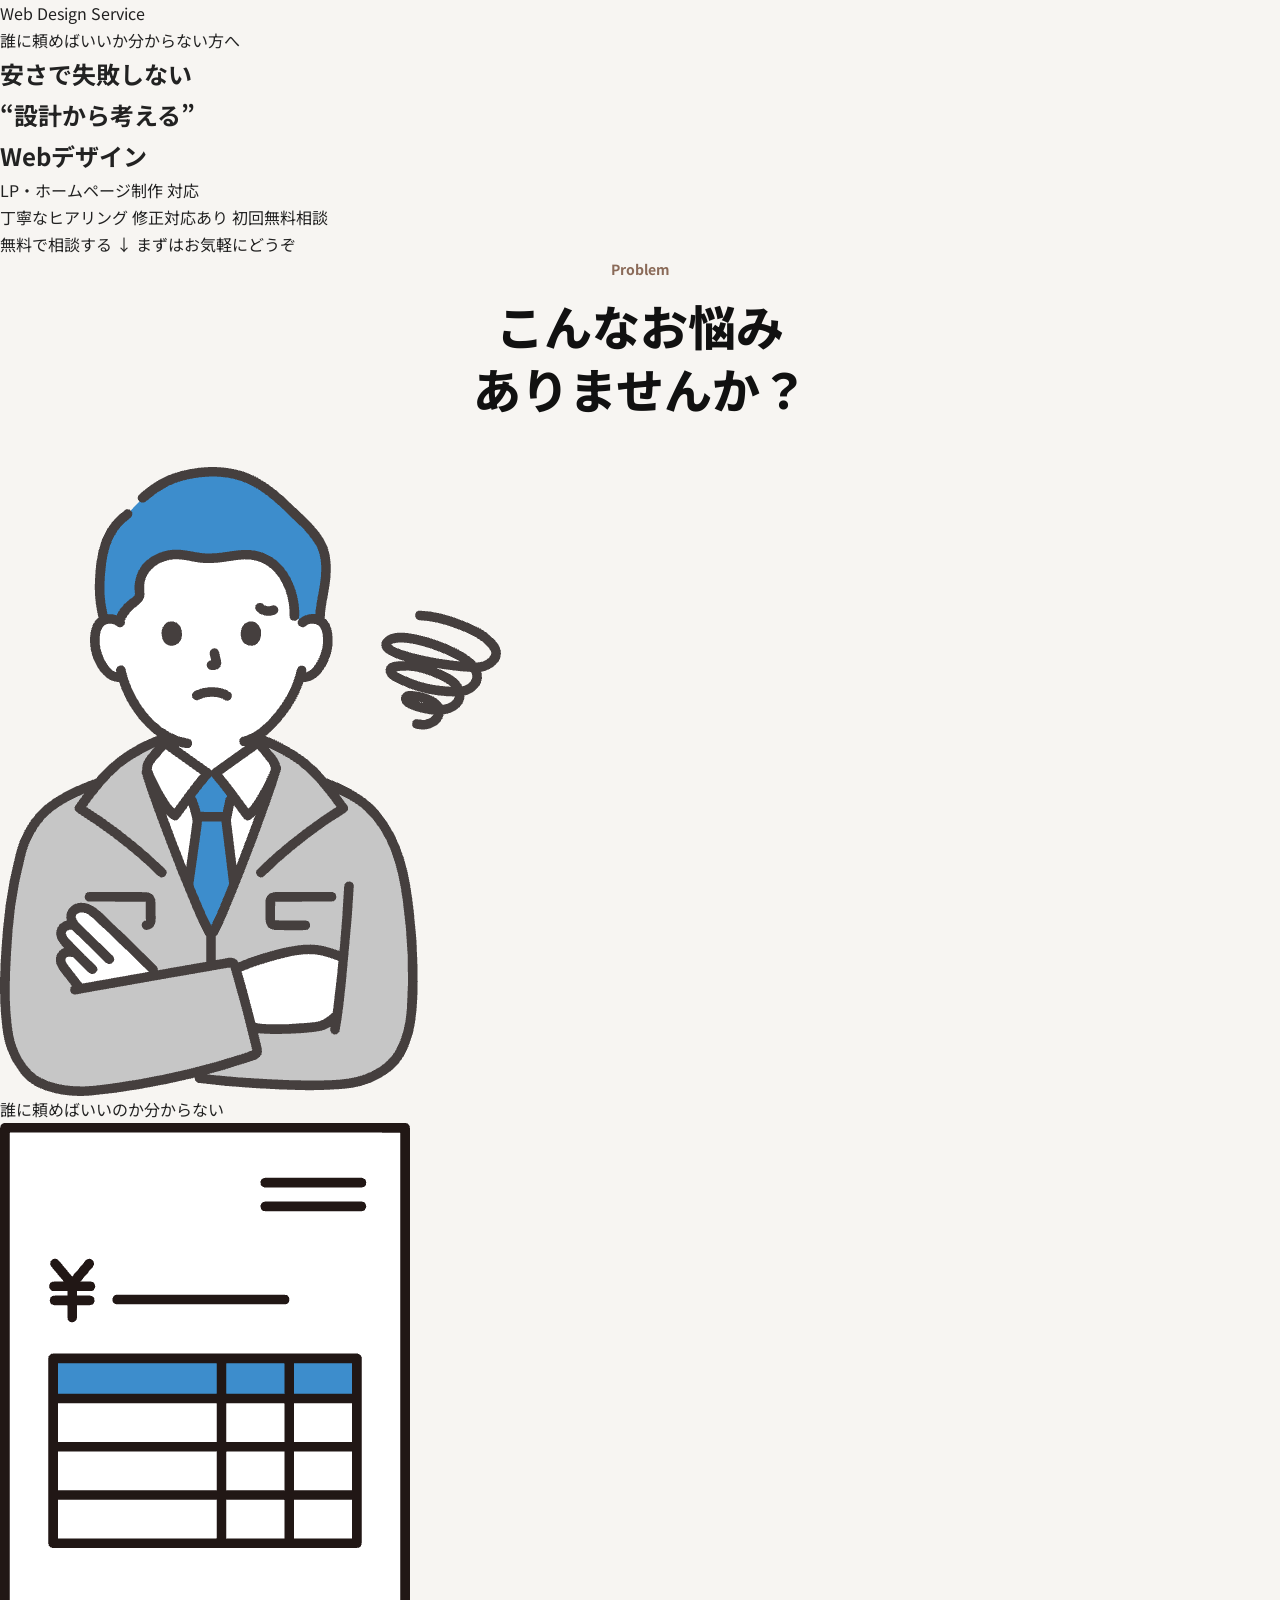
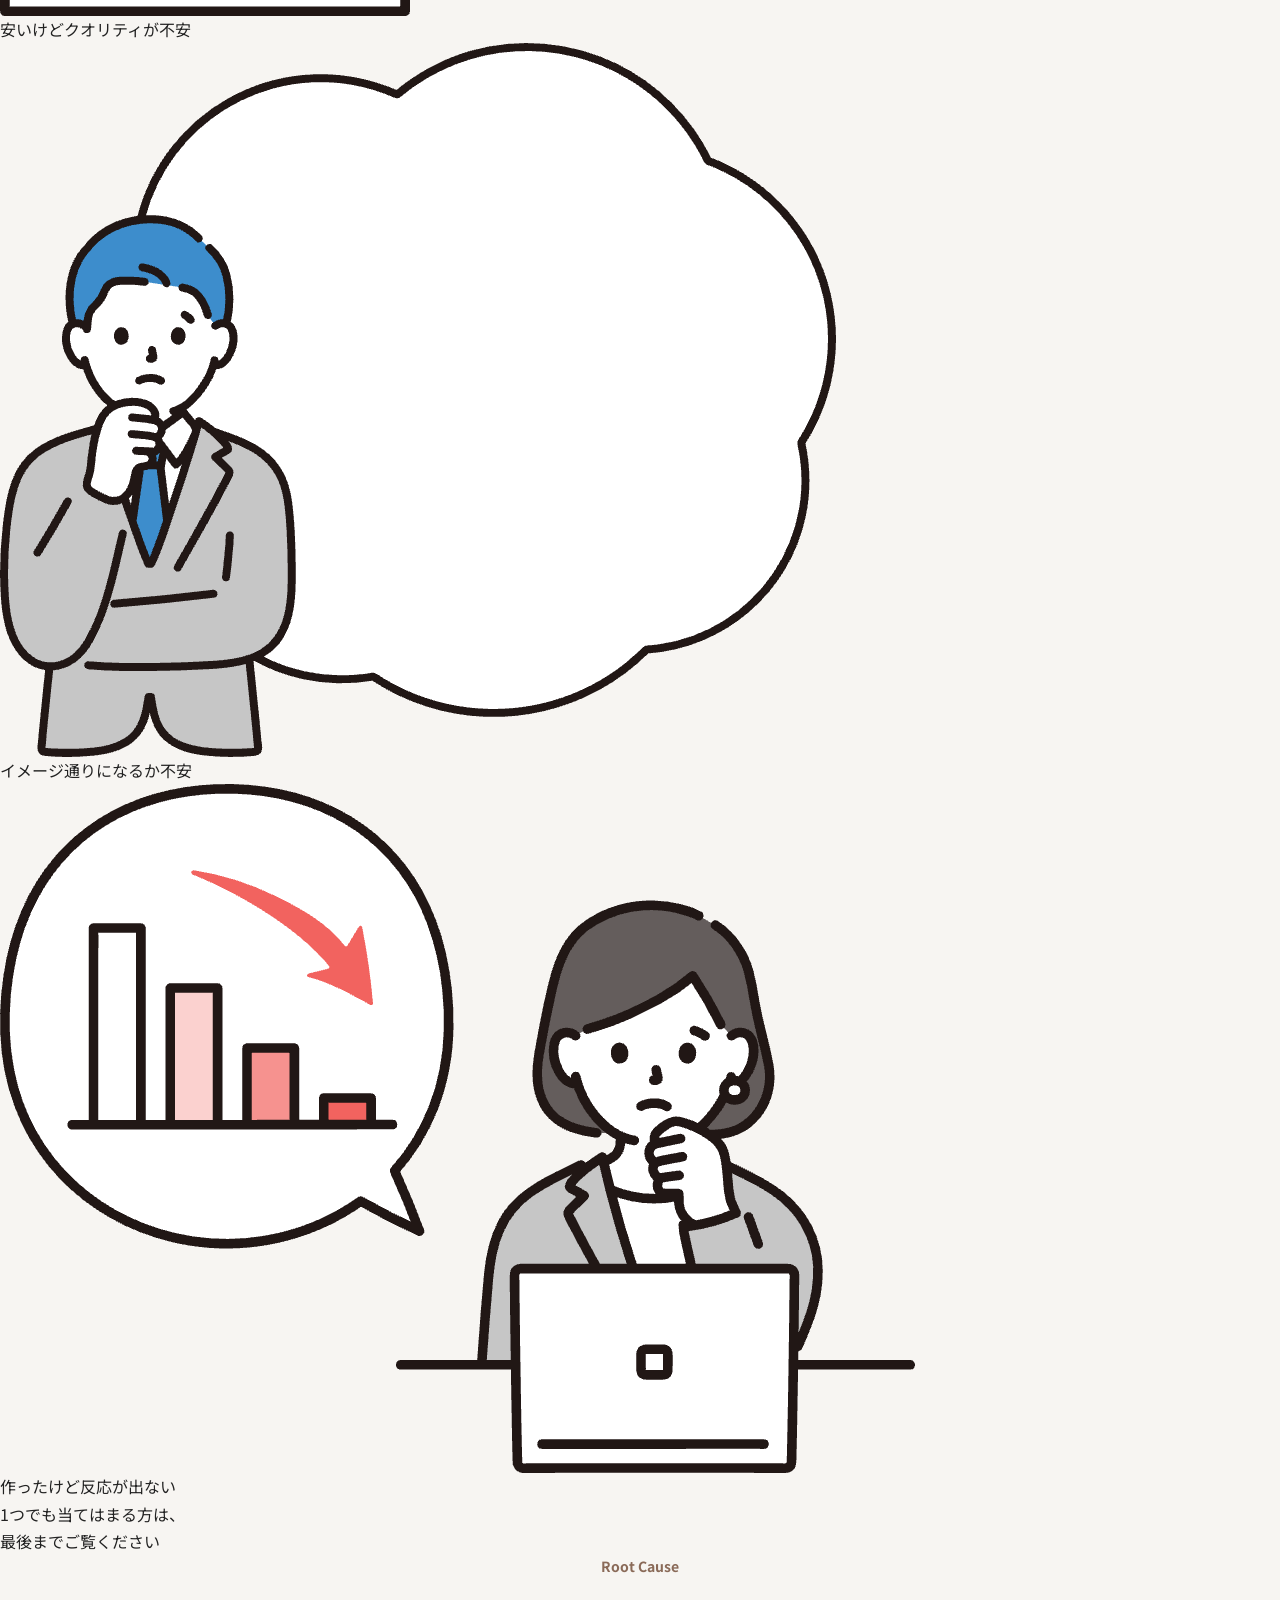
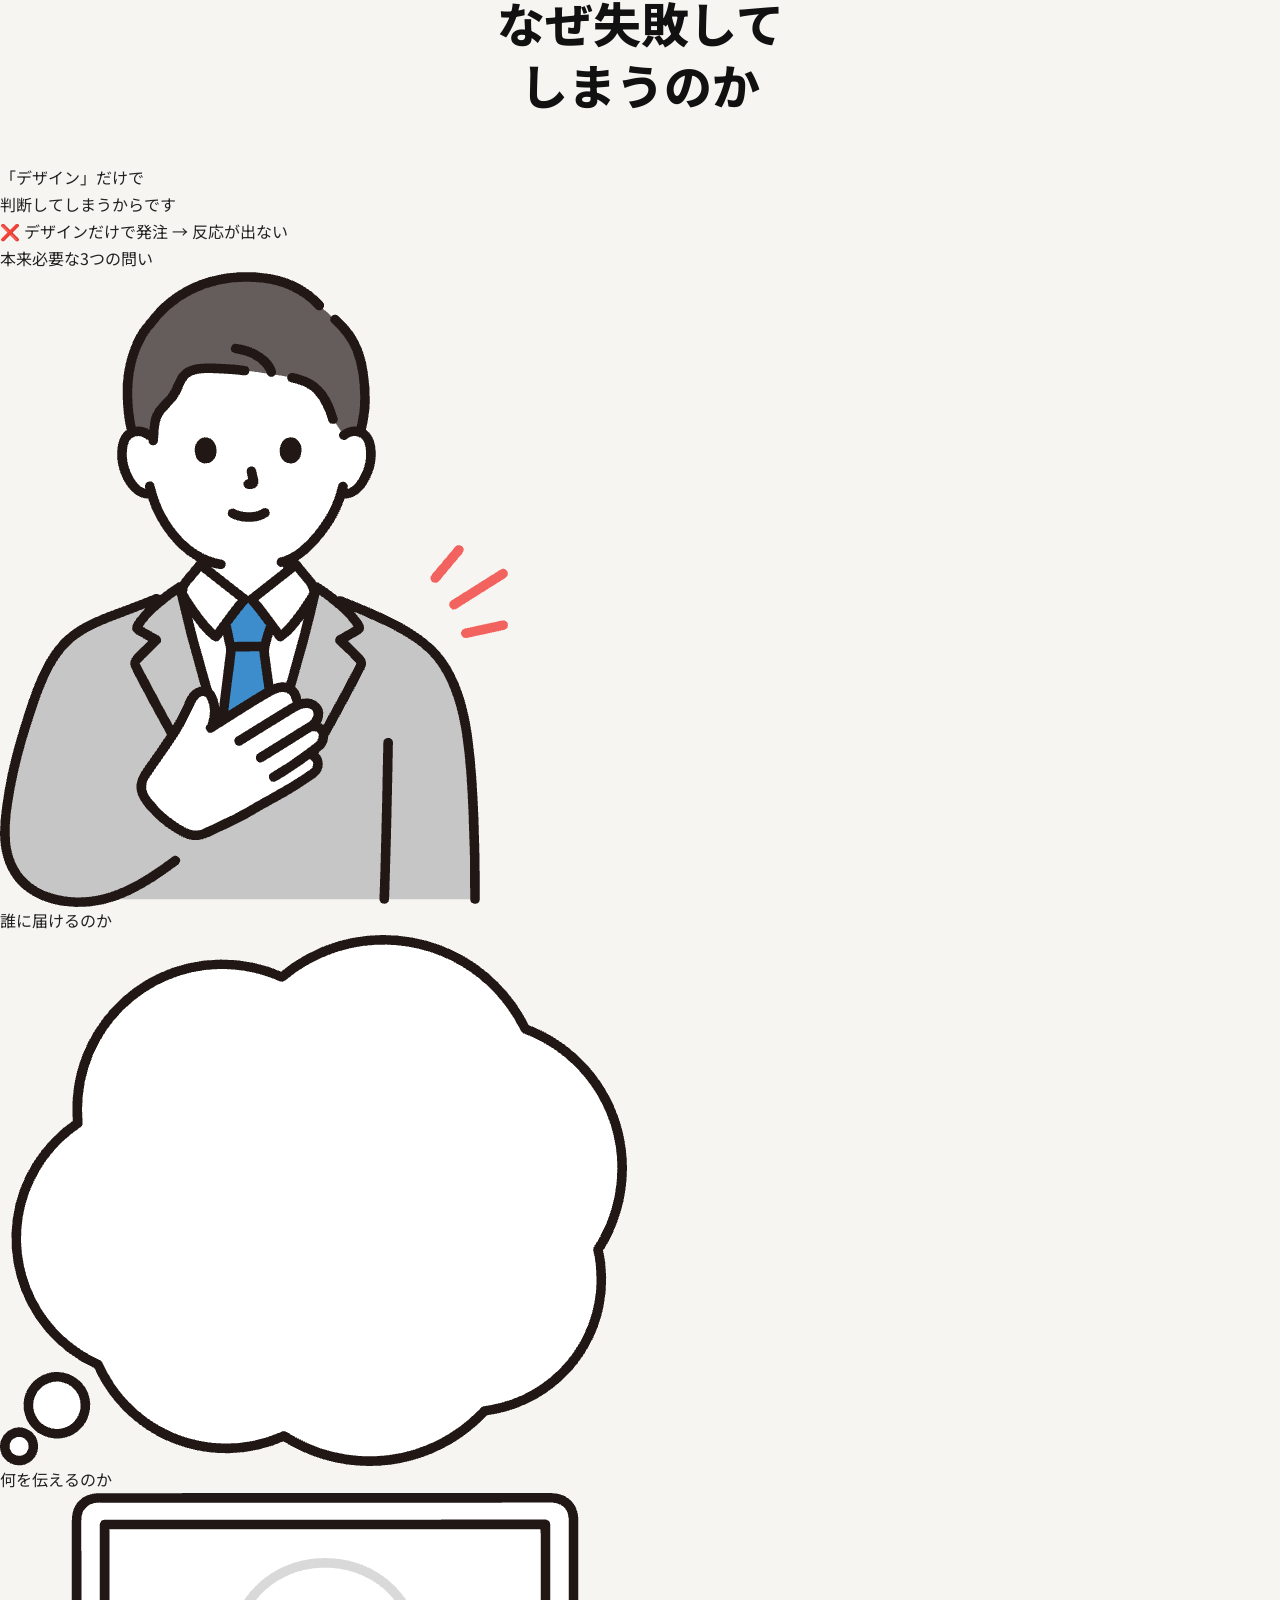
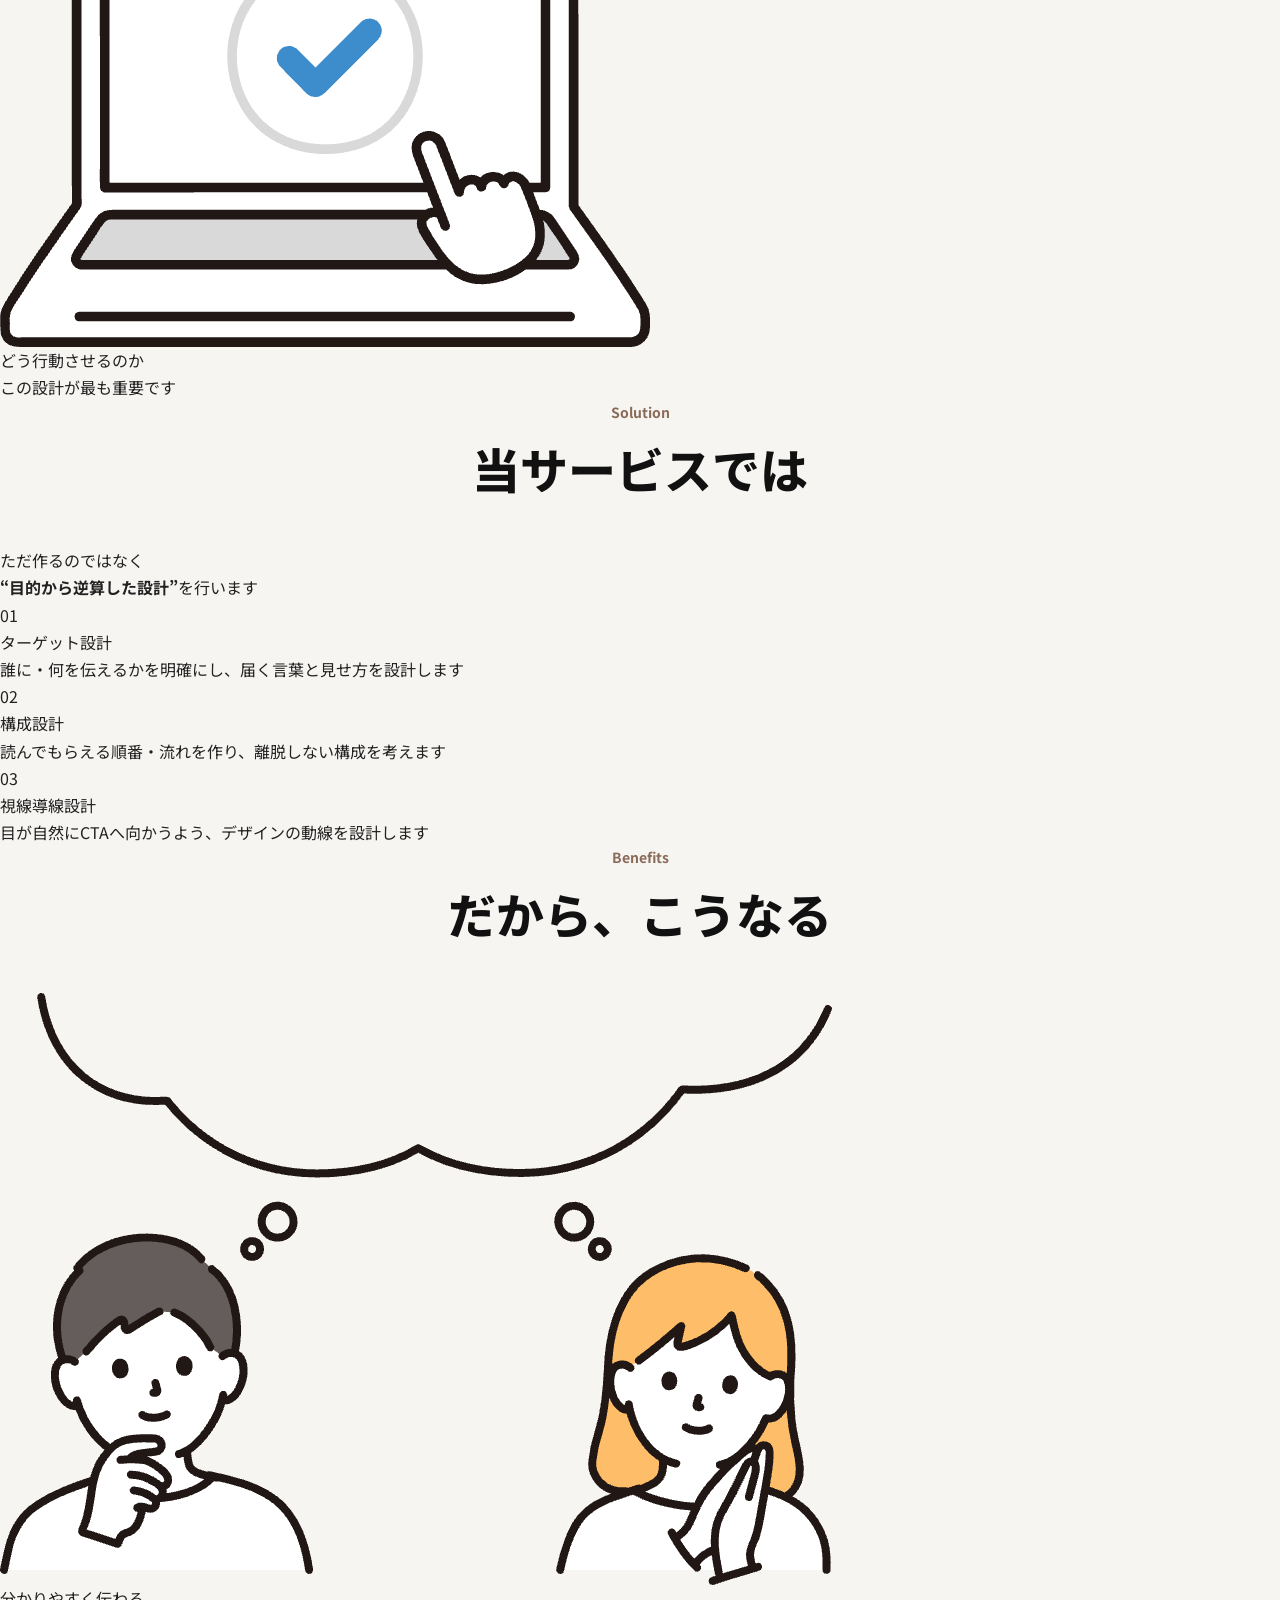
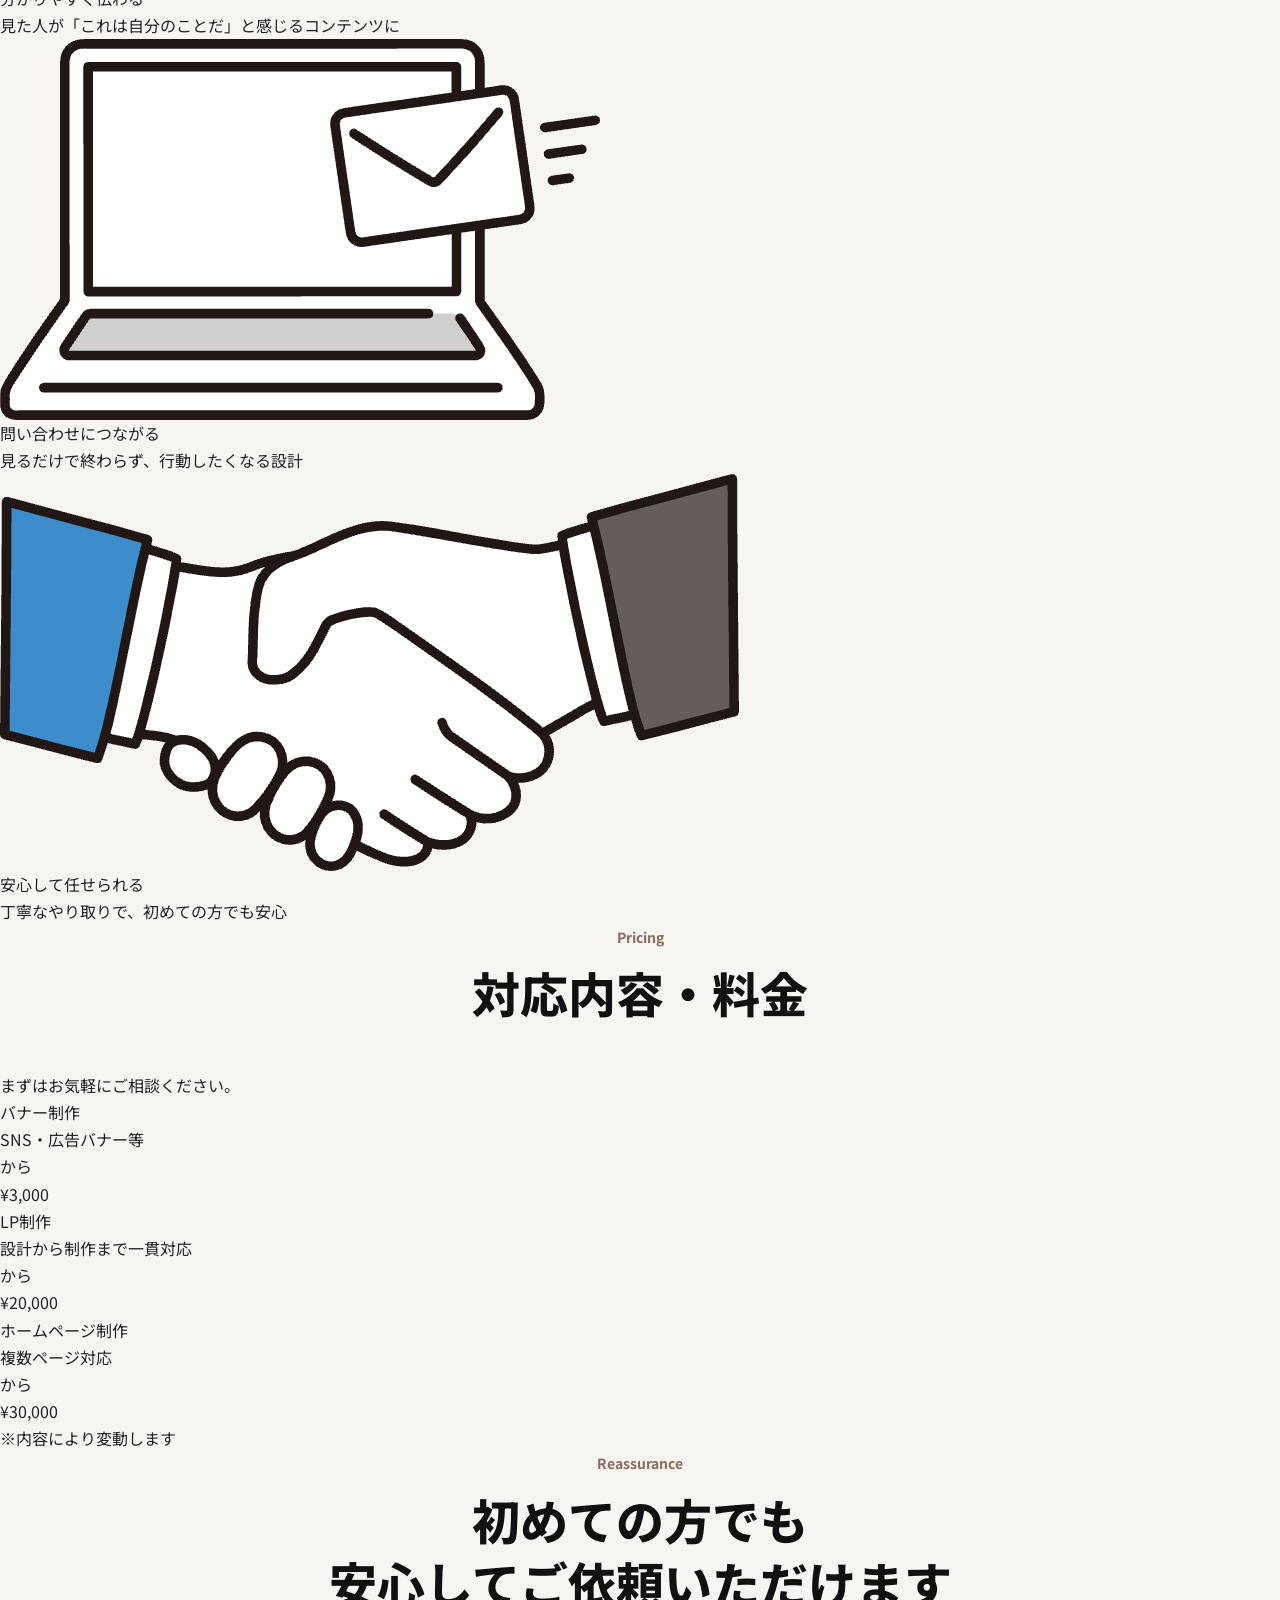
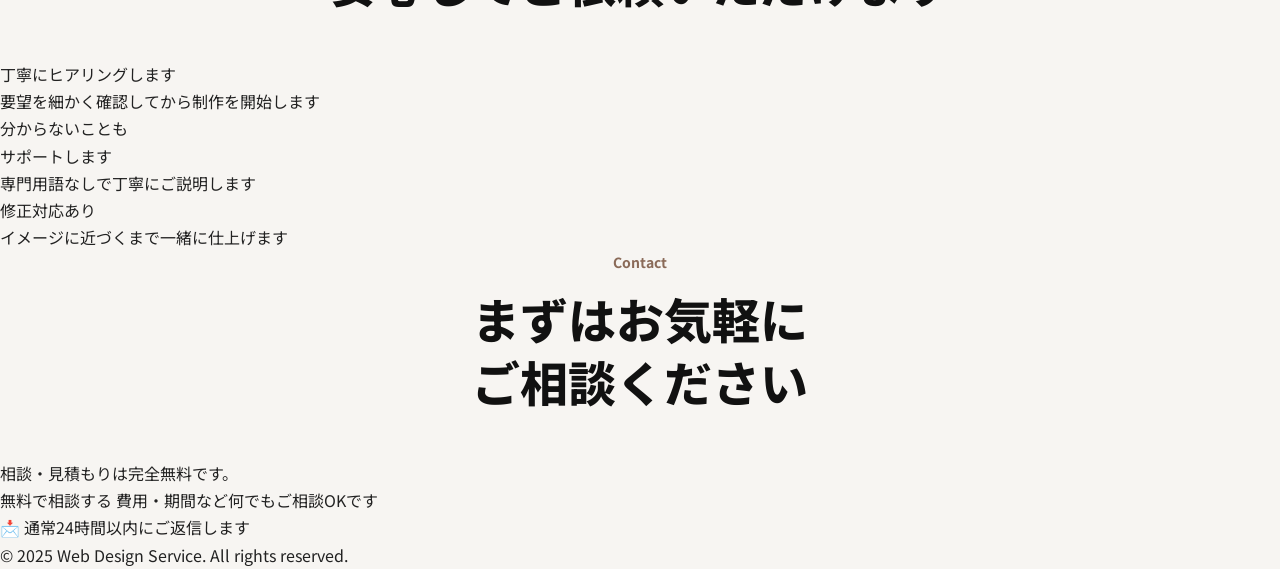
==== index.html @ bac41814 "Update index.html" ====
<!DOCTYPE html>
<html lang="ja">
<head>
  <meta charset="UTF-8">
  <meta name="viewport" content="width=device-width, initial-scale=1.0">
  <title>WebデザインLP</title>
  <link href="https://fonts.googleapis.com/css2?family=Noto+Sans+JP:wght@300;400;700;900&display=swap" rel="stylesheet">
  <link rel="stylesheet" href="style.css">
</head>
<body>

  <div class="lp-container">

    <!-- ① HERO -->
    <section class="hero">
      <div class="hero-circle hero-circle-right"></div>
      <div class="hero-circle hero-circle-left"></div>

      <div class="hero-inner">
        <div class="hero-badge reveal">Web Design Service</div>

        <p class="hero-lead reveal delay-1">誰に頼めばいいか分からない方へ</p>

        <h1 class="hero-title reveal delay-2">
          安さで失敗しない<br>
          <span>“設計から考える”</span><br>
          Webデザイン
        </h1>

        <p class="hero-sub reveal delay-3">LP・ホームページ制作 対応</p>

        <div class="hero-tags reveal delay-3">
          <span>丁寧なヒアリング</span>
          <span>修正対応あり</span>
          <span>初回無料相談</span>
        </div>

        <a
          href="https://line.me/R/ti/p/@240asefk?ts=04011001&oat_content=url"
          class="hero-btn reveal delay-3"
          target="_blank"
          rel="noopener noreferrer"
        >
          無料で相談する
          <span>↓ まずはお気軽にどうぞ</span>
        </a>
      </div>
    </section>

    <!-- ② PROBLEM -->
    <section class="section blue-soft">
      <div class="section-label reveal">
        <span></span>Problem
      </div>

      <h2 class="section-title reveal">
        こんなお悩み<br>
        <span>ありませんか？</span>
      </h2>

      <div class="problem-list">
        <div class="problem-card reveal delay-1">
          <div class="problem-icon">
            <img src="20953_color.jpg" alt="悩んでいる人物のイラスト">
          </div>
          <p>誰に頼めばいいのか分からない</p>
        </div>

        <div class="problem-card reveal delay-2">
          <div class="problem-icon">
            <img src="18139_color.jpg" alt="費用を気にしているイラスト">
          </div>
          <p>安いけどクオリティが不安</p>
        </div>

        <div class="problem-card reveal delay-3">
          <div class="problem-icon">
            <img src="27232_color.jpg" alt="デザインのイメージに悩むイラスト">
          </div>
          <p>イメージ通りになるか不安</p>
        </div>

        <div class="problem-card reveal delay-3">
          <div class="problem-icon">
            <img src="16953_color.jpg" alt="成果が出ず困っているイラスト">
          </div>
          <p>作ったけど反応が出ない</p>
        </div>
      </div>

      <div class="problem-note reveal delay-3">
        1つでも当てはまる方は、<br>最後までご覧ください
      </div>
    </section>

    <!-- ③ WHY -->
    <section class="section white">
      <div class="section-label reveal">
        <span></span>Root Cause
      </div>

      <h2 class="section-title reveal">
        なぜ<span>失敗</span>して<br>しまうのか
      </h2>

      <div class="why-box reveal delay-1">
        <p class="why-main">「デザイン」だけで<br>判断してしまうからです</p>

        <div class="why-ng">
          <p>❌ デザインだけで発注 → 反応が出ない</p>
        </div>

        <p class="why-sub">本来必要な3つの問い</p>

        <div class="why-points">
          <div class="why-point-item">
            <img src="26433_color.jpg" alt="誰に届けるのかのイラスト">
            <span>誰に届けるのか</span>
          </div>
          <div class="why-point-item">
            <img src="27113_color.jpg" alt="何を伝えるのかのイラスト">
            <span>何を伝えるのか</span>
          </div>
          <div class="why-point-item">
            <img src="15349_color.jpg" alt="どう行動させるのかのイラスト">
            <span>どう行動させるのか</span>
          </div>
        </div>

        <p class="why-end">この<span>設計が最も重要</span>です</p>
      </div>
    </section>

    <!-- ④ SOLUTION -->
    <section class="section light-gray">
      <div class="section-label reveal">
        <span></span>Solution
      </div>

      <h2 class="section-title reveal">当サービスでは</h2>
      <p class="section-text reveal delay-1">
        ただ作るのではなく<br>
        <strong>“目的から逆算した設計”</strong>を行います
      </p>

      <div class="solution-list">
        <div class="solution-item reveal delay-1">
          <div class="solution-num">01</div>
          <div class="solution-body">
            <p class="solution-title">ターゲット設計</p>
            <p class="solution-desc">誰に・何を伝えるかを明確にし、届く言葉と見せ方を設計します</p>
          </div>
        </div>

        <div class="solution-item reveal delay-2">
          <div class="solution-num">02</div>
          <div class="solution-body">
            <p class="solution-title">構成設計</p>
            <p class="solution-desc">読んでもらえる順番・流れを作り、離脱しない構成を考えます</p>
          </div>
        </div>

        <div class="solution-item reveal delay-3">
          <div class="solution-num">03</div>
          <div class="solution-body">
            <p class="solution-title">視線導線設計</p>
            <p class="solution-desc">目が自然にCTAへ向かうよう、デザインの動線を設計します</p>
          </div>
        </div>
      </div>
    </section>

    <!-- ⑤ BENEFIT -->
    <section class="section benefit-section">
      <div class="section-label white-label reveal">
        <span></span>Benefits
      </div>

      <h2 class="section-title white-title reveal">だから、こうなる</h2>

      <div class="benefit-list">
        <div class="benefit-card reveal delay-1">
          <div class="benefit-emoji">
            <img src="27220_color.jpg" alt="伝わるイメージのイラスト">
          </div>
          <div>
            <p class="benefit-card-title">分かりやすく伝わる</p>
            <p class="benefit-card-desc">見た人が「これは自分のことだ」と感じるコンテンツに</p>
          </div>
        </div>

        <div class="benefit-card reveal delay-2">
          <div class="benefit-emoji">
            <img src="11213_color.jpg" alt="問い合わせにつながるイラスト">
          </div>
          <div>
            <p class="benefit-card-title">問い合わせにつながる</p>
            <p class="benefit-card-desc">見るだけで終わらず、行動したくなる設計</p>
          </div>
        </div>

        <div class="benefit-card reveal delay-3">
          <div class="benefit-emoji">
            <img src="7685_color.jpg" alt="安心して任せられるイラスト">
          </div>
          <div>
            <p class="benefit-card-title">安心して任せられる</p>
            <p class="benefit-card-desc">丁寧なやり取りで、初めての方でも安心</p>
          </div>
        </div>
      </div>
    </section>

    <!-- ⑥ PRICING -->
    <section class="section white">
      <div class="section-label reveal">
        <span></span>Pricing
      </div>

      <h2 class="section-title reveal">
        対応内容・<span>料金</span>
      </h2>

      <p class="section-text reveal delay-1">まずはお気軽にご相談ください。</p>

      <div class="pricing-list">
        <div class="pricing-card reveal delay-1">
          <div>
            <p class="pricing-name">バナー制作</p>
            <p class="pricing-desc">SNS・広告バナー等</p>
          </div>
          <div class="pricing-price-wrap">
            <p class="pricing-small">から</p>
            <p class="pricing-price">¥3,000</p>
          </div>
        </div>

        <div class="pricing-card featured reveal delay-2">
          <div>
            <p class="pricing-name">LP制作</p>
            <p class="pricing-desc">設計から制作まで一貫対応</p>
          </div>
          <div class="pricing-price-wrap">
            <p class="pricing-small">から</p>
            <p class="pricing-price">¥20,000</p>
          </div>
        </div>

        <div class="pricing-card reveal delay-3">
          <div>
            <p class="pricing-name">ホームページ制作</p>
            <p class="pricing-desc">複数ページ対応</p>
          </div>
          <div class="pricing-price-wrap">
            <p class="pricing-small">から</p>
            <p class="pricing-price">¥30,000</p>
          </div>
        </div>
      </div>

      <p class="pricing-note">※内容により変動します</p>
    </section>

    <!-- ⑦ TRUST -->
    <section class="section blue-soft">
      <div class="section-label reveal">
        <span></span>Reassurance
      </div>

      <h2 class="section-title reveal">
        初めての方でも<br><span>安心</span>してご依頼いただけます
      </h2>

      <div class="trust-list">
        <div class="trust-card reveal delay-1">
          <div>
            <p class="trust-title">丁寧にヒアリングします</p>
            <p class="trust-desc">要望を細かく確認してから制作を開始します</p>
          </div>
        </div>

        <div class="trust-card reveal delay-2">
          <div>
            <p class="trust-title">分からないことも<br>サポートします</p>
            <p class="trust-desc">専門用語なしで丁寧にご説明します</p>
          </div>
        </div>

        <div class="trust-card reveal delay-3">
          <div>
            <p class="trust-title">修正対応あり</p>
            <p class="trust-desc">イメージに近づくまで一緒に仕上げます</p>
          </div>
        </div>
      </div>
    </section>

    <!-- ⑧ FINAL CTA -->
    <section id="contact" class="section final-cta">
      <div class="section-label center-label reveal">
        <span></span>Contact
      </div>

      <h2 class="section-title center-title reveal">
        まずはお気軽に<br><span>ご相談ください</span>
      </h2>

      <p class="final-text reveal delay-1">相談・見積もりは完全無料です。</p>

      <a
        href="https://line.me/R/ti/p/@240asefk?ts=04011001&oat_content=url"
        class="final-btn reveal delay-2"
        target="_blank"
        rel="noopener noreferrer"
      >
        無料で相談する
        <span>費用・期間など何でもご相談OKです</span>
      </a>

      <p class="final-note reveal delay-3">📩 通常24時間以内にご返信します</p>
    </section>

    <footer class="footer">
      © 2025 Web Design Service. All rights reserved.
    </footer>

  </div>

  <script>
    const observer = new IntersectionObserver((entries) => {
      entries.forEach((entry) => {
        if (entry.isIntersecting) {
          entry.target.classList.add('on');
        }
      });
    }, { threshold: 0.15 });

    document.querySelectorAll('.reveal').forEach((el) => {
      observer.observe(el);
    });
  </script>

</body>
</html>
---- style.css ----
* {
  margin: 0;
  padding: 0;
  box-sizing: border-box;
}

html {
  scroll-behavior: smooth;
}

body {
  font-family: "Noto Sans JP", sans-serif;
  color: #222222;
  background: #f7f5f2;
  line-height: 1.7;
}

a {
  text-decoration: none;
  color: inherit;
}

ul {
  list-style: none;
}

img {
  max-width: 100%;
  display: block;
}

.container {
  width: min(1120px, calc(100% - 40px));
  margin: 0 auto;
}

.header {
  position: sticky;
  top: 0;
  z-index: 100;
  background: rgba(247, 245, 242, 0.95);
  border-bottom: 1px solid #e5ddd5;
  backdrop-filter: blur(10px);
}

.header-inner {
  min-height: 72px;
  display: flex;
  align-items: center;
  justify-content: space-between;
  gap: 20px;
}

.logo {
  font-size: 18px;
  font-weight: 800;
  color: #4b3b31;
}

.header-btn {
  display: inline-flex;
  align-items: center;
  justify-content: center;
  background: #8a6a58;
  color: #ffffff;
  padding: 12px 20px;
  border-radius: 999px;
  font-size: 14px;
  font-weight: 700;
  transition: 0.3s ease;
}

.header-btn:hover {
  opacity: 0.9;
}

.fv {
  padding: 80px 0;
  background: #f7f5f2;
}

.fv-inner {
  display: grid;
  grid-template-columns: 1fr 1fr;
  gap: 48px;
  align-items: center;
}

.fv-top {
  font-size: 14px;
  color: #8a6a58;
  font-weight: 700;
  margin-bottom: 12px;
}

.fv-sub {
  font-size: 24px;
  color: #333333;
  line-height: 1.5;
  margin-bottom: 20px;
  font-weight: 500;
}

.fv h1 {
  font-size: clamp(32px, 5vw, 56px);
  line-height: 1.15;
  font-weight: 800;
  color: #111111;
  margin-bottom: 24px;
}

.fv-lead {
  font-size: 18px;
  color: #444444;
  margin-bottom: 20px;
  max-width: 620px;
}

.fv-note {
  display: inline-block;
  padding: 10px 16px;
  background: #efe8e1;
  border-radius: 999px;
  color: #6e5648;
  font-size: 14px;
  font-weight: 700;
  margin-bottom: 24px;
}

.fv-list {
  display: grid;
  gap: 14px;
  margin-bottom: 32px;
}

.fv-list li {
  position: relative;
  padding-left: 26px;
  font-size: 17px;
  color: #333333;
}

.fv-list li::before {
  content: "●";
  position: absolute;
  left: 0;
  top: 0;
  color: #8a6a58;
  font-size: 14px;
}

.fv-actions {
  display: flex;
  flex-direction: column;
  align-items: flex-start;
  gap: 12px;
}

.btn {
  display: inline-flex;
  align-items: center;
  justify-content: center;
  min-width: 240px;
  padding: 16px 28px;
  border-radius: 999px;
  font-size: 16px;
  font-weight: 700;
}

.btn-primary {
  background: #8a6a58;
  color: #ffffff;
  box-shadow: 0 12px 24px rgba(138, 106, 88, 0.18);
  transition: 0.3s ease;
}

.btn-primary:hover {
  transform: translateY(-2px);
  opacity: 0.95;
}

.fv-caption {
  font-size: 14px;
  color: #6d625a;
}

.fv-image {
  display: flex;
  justify-content: center;
}

.image-box {
  width: 100%;
  max-width: 460px;
  min-height: 420px;
  background: linear-gradient(180deg, #efe8e1 0%, #e3d7cc 100%);
  border-radius: 32px;
  border: 1px solid #ddd2c8;
  display: flex;
  align-items: center;
  justify-content: center;
  color: #7b685b;
  font-size: 20px;
  font-weight: 700;
  text-align: center;
  padding: 20px;
}

.trouble,
.support,
.flow,
.contact {
  padding: 96px 0;
}

.trouble {
  background: #ffffff;
}

.support {
  background: #f7f5f2;
}

.flow {
  background: #ffffff;
}

.contact {
  background: #f7f5f2;
}

.section-label {
  font-size: 14px;
  color: #8a6a58;
  font-weight: 700;
  margin-bottom: 12px;
  text-align: center;
}

.section-title {
  font-size: clamp(30px, 4vw, 48px);
  line-height: 1.3;
  text-align: center;
  color: #111111;
  margin-bottom: 48px;
  font-weight: 800;
}

.trouble-grid,
.support-grid {
  display: grid;
  grid-template-columns: repeat(3, 1fr);
  gap: 24px;
}

.card {
  background: #f8f4ef;
  border: 1px solid #eadfd6;
  border-radius: 24px;
  padding: 28px 24px;
}

.card h3 {
  font-size: 22px;
  line-height: 1.4;
  margin-bottom: 14px;
  color: #222222;
}

.card p {
  font-size: 15px;
  color: #555555;
}

.support-card {
  position: relative;
}

.support-num {
  display: inline-flex;
  width: 42px;
  height: 42px;
  align-items: center;
  justify-content: center;
  border-radius: 50%;
  background: #8a6a58;
  color: #ffffff;
  font-size: 14px;
  font-weight: 800;
  margin-bottom: 18px;
}

.flow-list {
  display: grid;
  gap: 18px;
}

.flow-item {
  display: grid;
  grid-template-columns: 90px 1fr;
  gap: 24px;
  align-items: center;
  padding: 28px 26px;
  border-radius: 24px;
  background: #f8f4ef;
  border: 1px solid #eadfd6;
}

.flow-num {
  width: 64px;
  height: 64px;
  border-radius: 50%;
  background: #efe8e1;
  color: #8a6a58;
  display: flex;
  align-items: center;
  justify-content: center;
  font-size: 22px;
  font-weight: 800;
  margin: 0 auto;
}

.flow-body h3 {
  font-size: 24px;
  margin-bottom: 8px;
  color: #222222;
}

.flow-body p {
  font-size: 15px;
  color: #555555;
}

.contact-box {
  max-width: 860px;
  margin: 0 auto;
  background: #fffaf6;
  border: 1px solid #e7ddd4;
  border-radius: 32px;
  padding: 56px 32px;
  text-align: center;
}

.contact-text {
  max-width: 680px;
  margin: 0 auto 28px;
  font-size: 16px;
  color: #555555;
}

@media (max-width: 900px) {
  .fv-inner,
  .trouble-grid,
  .support-grid {
    grid-template-columns: 1fr;
  }

  .fv {
    padding: 56px 0;
  }

  .fv h1 {
    font-size: 48px;
  }

  .image-box {
    min-height: 320px;
  }

  .flow-item {
    grid-template-columns: 1fr;
    text-align: center;
  }
}

@media (max-width: 640px) {
  .container {
    width: min(100% - 32px, 1120px);
  }

  .header-inner {
    min-height: 64px;
  }

  .logo {
    font-size: 16px;
  }

  .header-btn {
    padding: 10px 14px;
    font-size: 12px;
  }

  .fv-sub {
    font-size: 18px;
  }

  .fv h1 {
    font-size: 38px;
  }

  .fv-lead {
    font-size: 16px;
  }

  .fv-list li {
    font-size: 16px;
  }

  .btn {
    width: 100%;
    min-width: auto;
  }

  .section-title {
    font-size: 32px;
  }

  .card {
    padding: 22px 18px;
  }

  .card h3 {
    font-size: 20px;
  }

  .contact-box {
    padding: 40px 20px;
  }
}
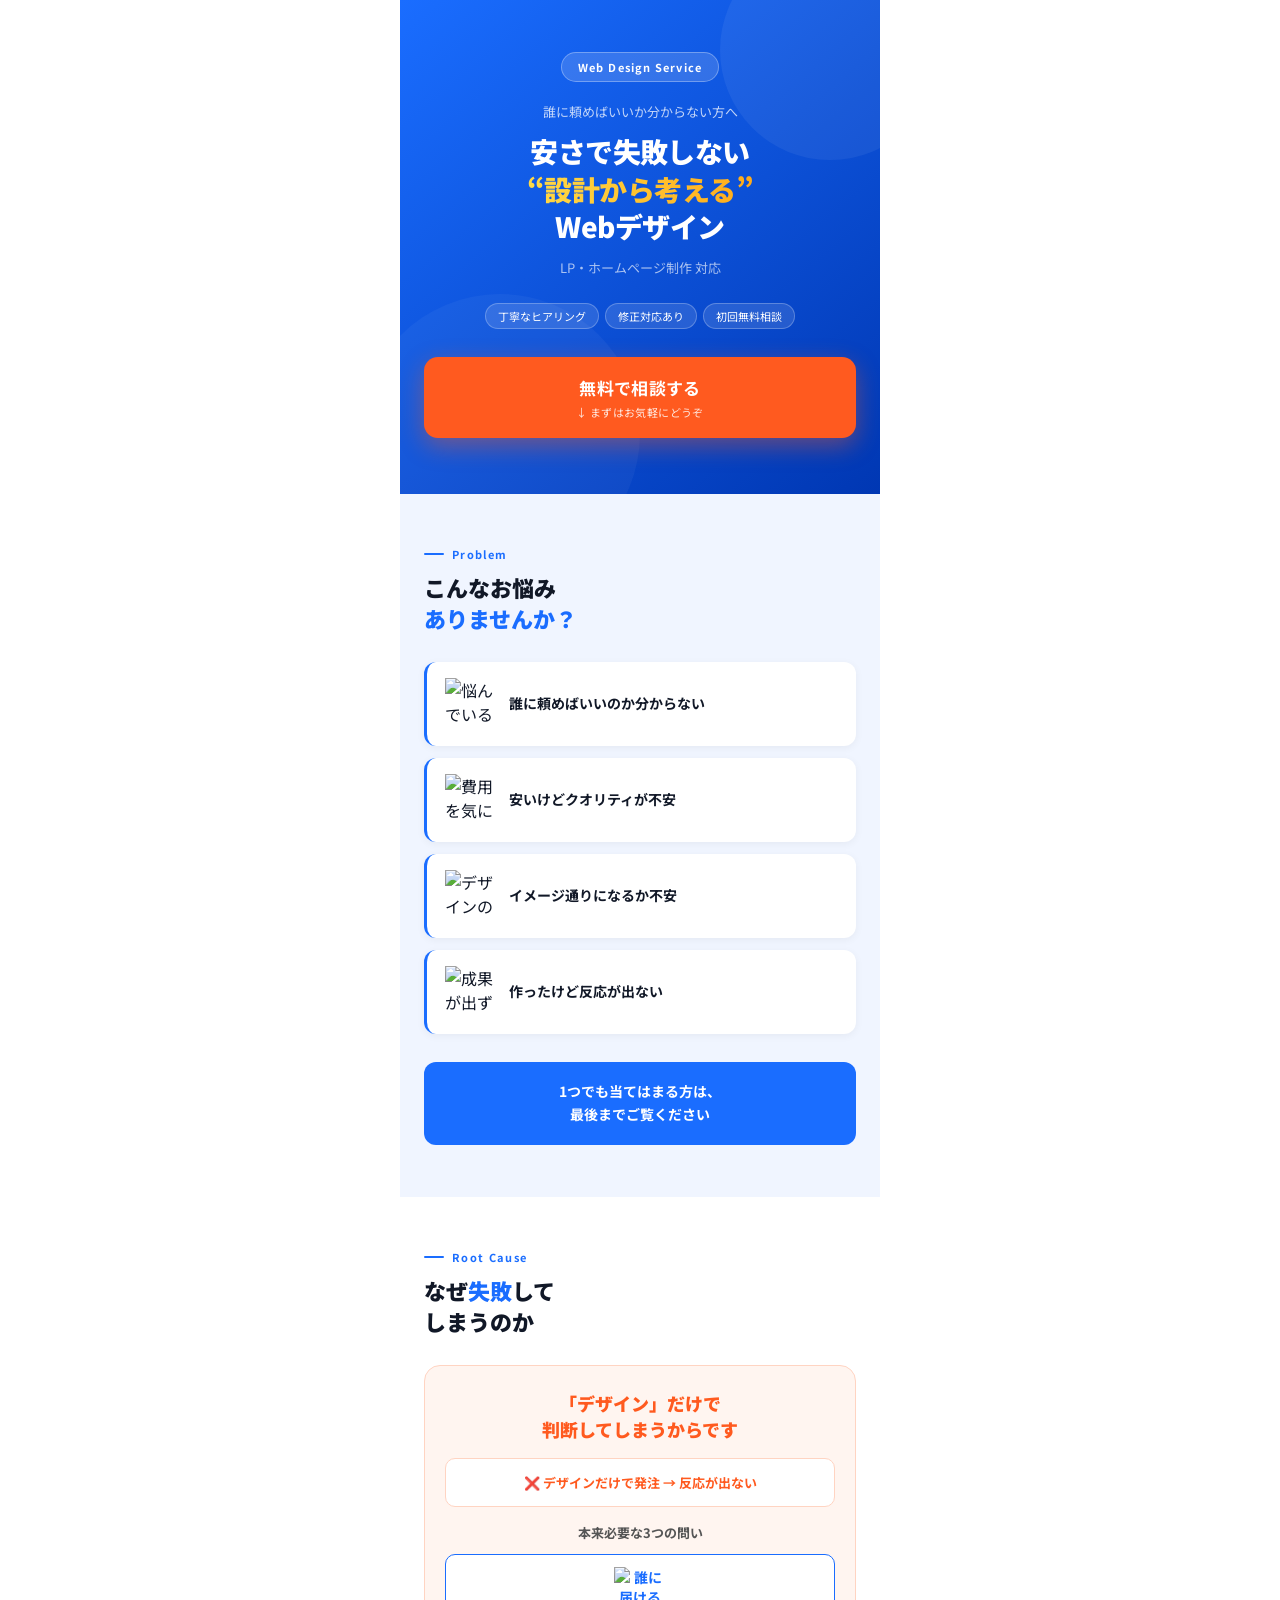
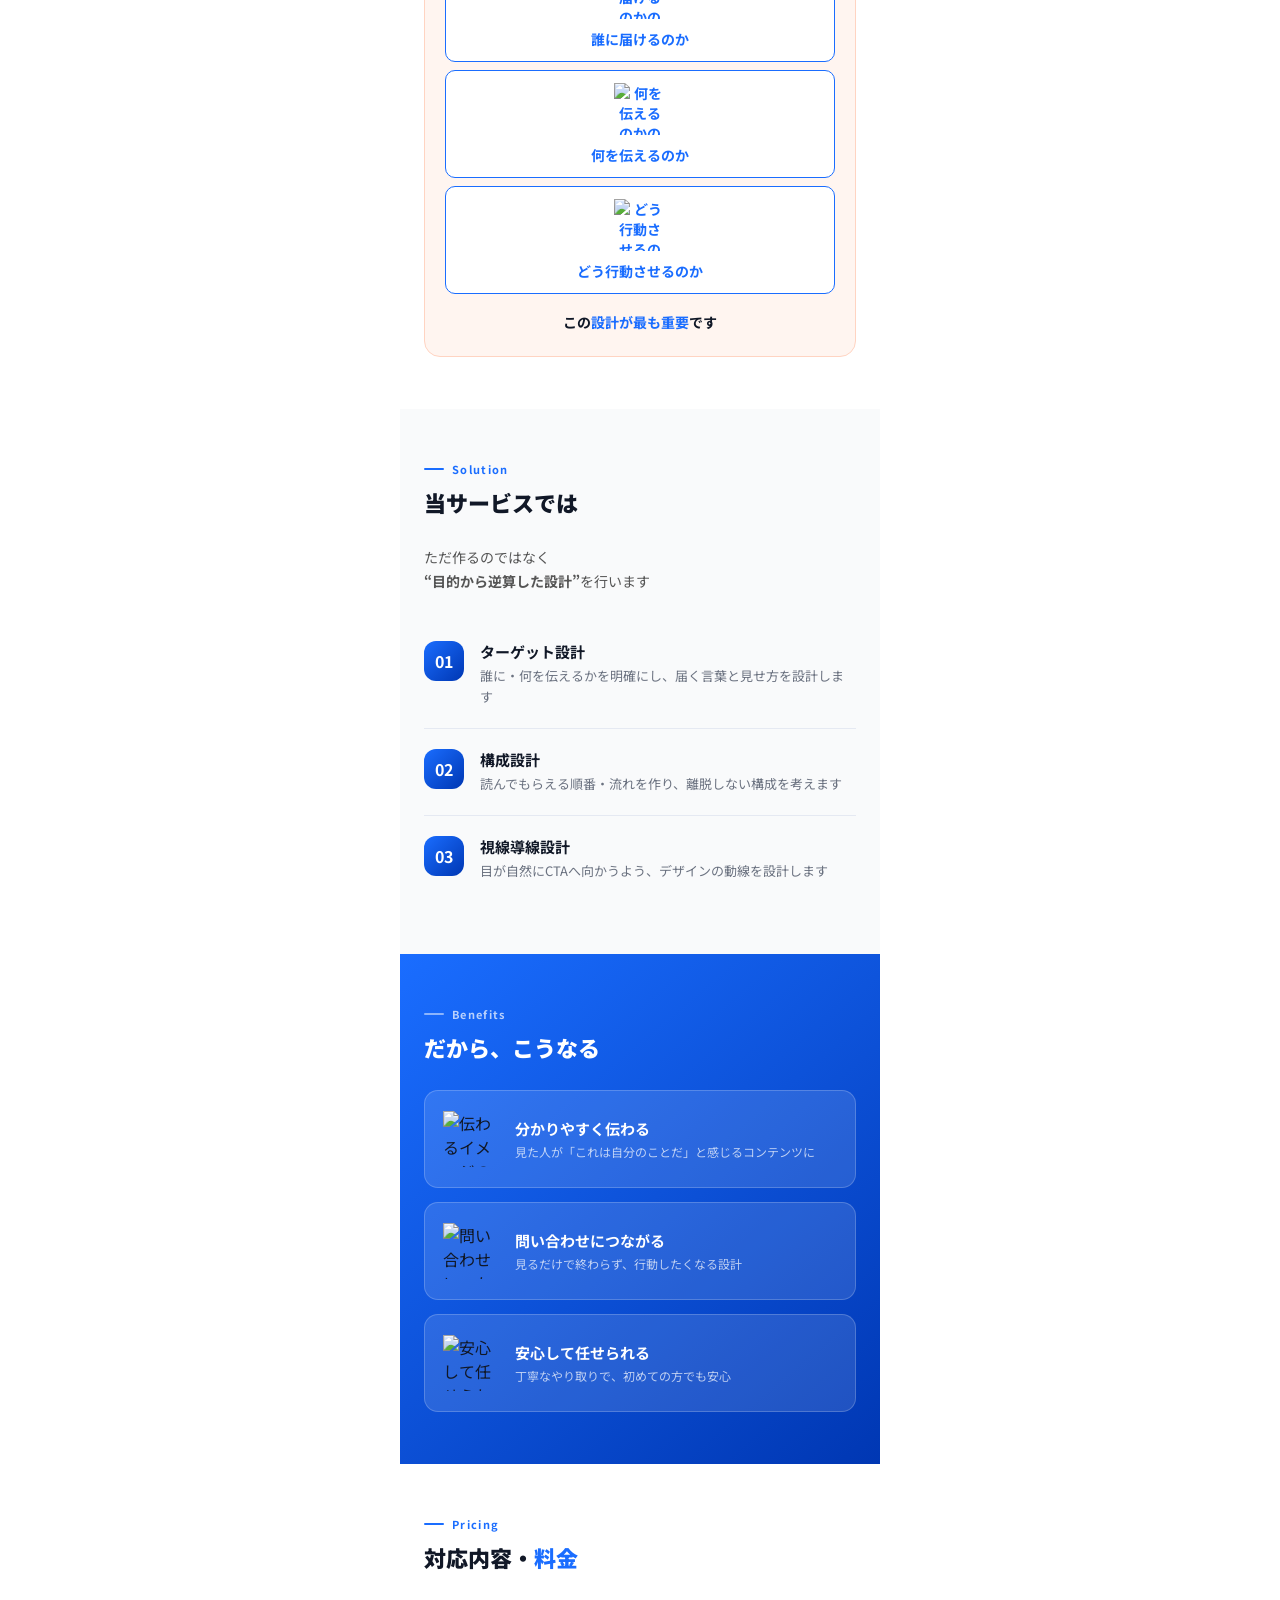
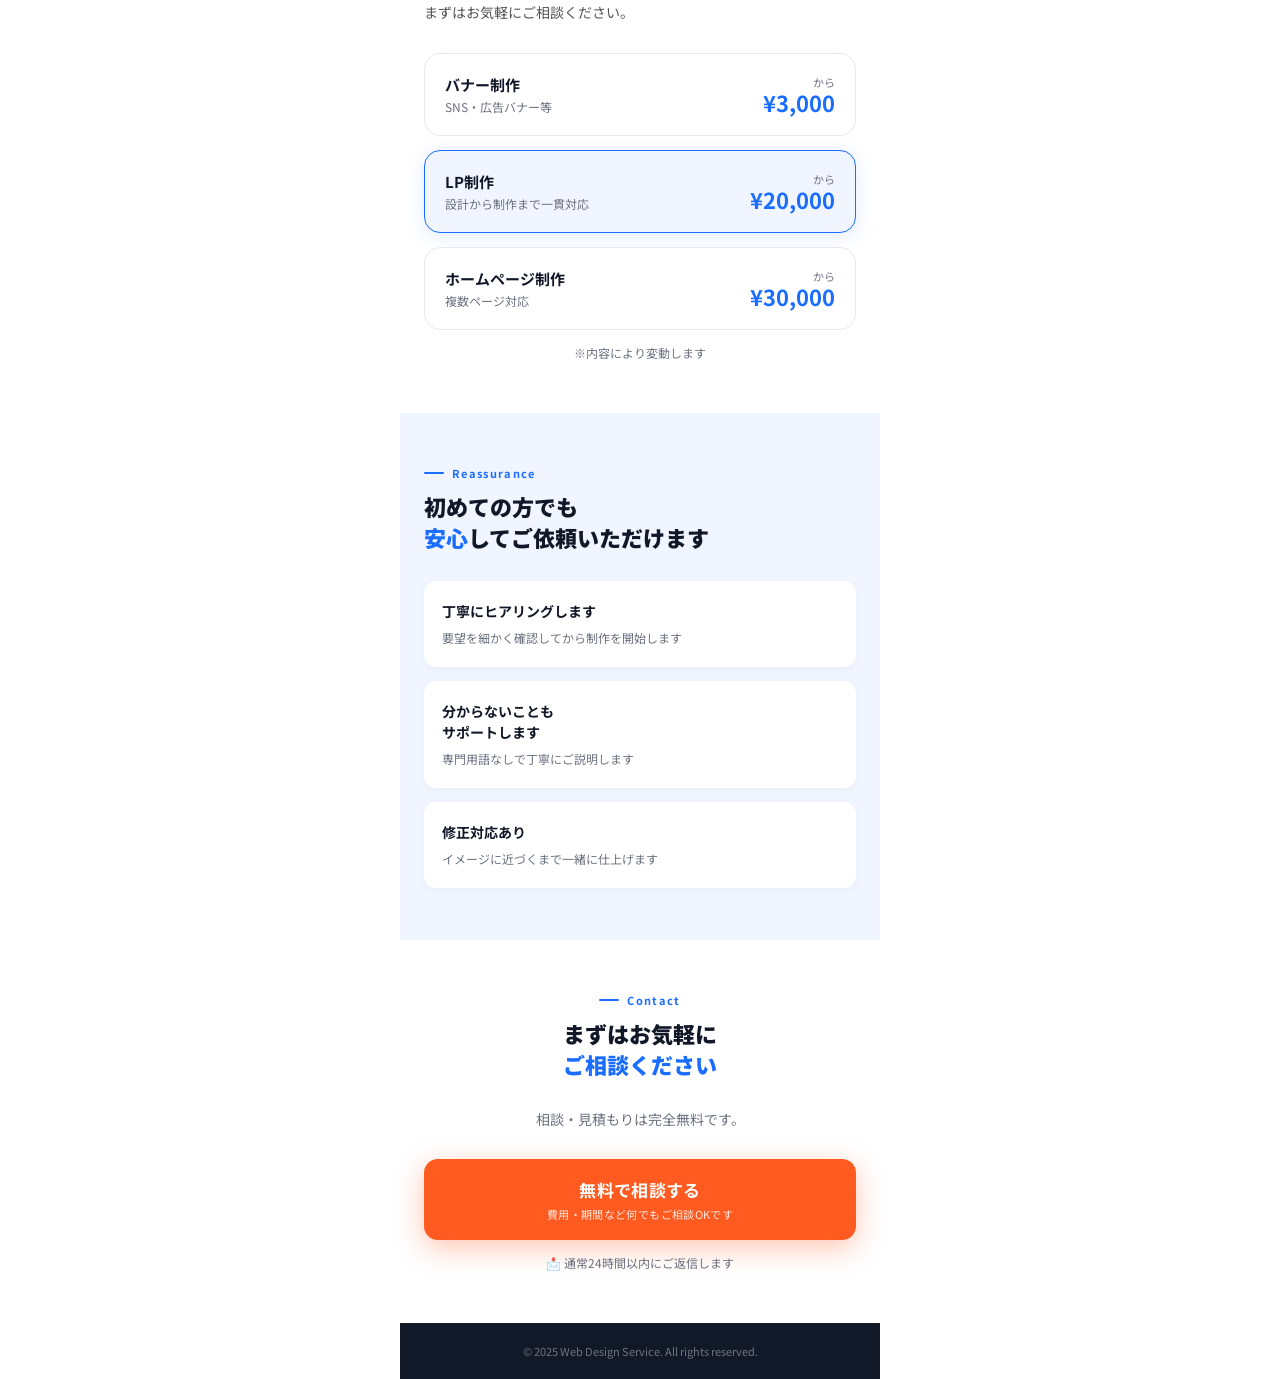
==== commit 4fe4c800: "Update index.html" ====
--- a/index.html
+++ b/index.html
@@ -61,28 +61,28 @@
       <div class="problem-list">
         <div class="problem-card reveal delay-1">
           <div class="problem-icon">
-            <img src="20953_color.jpg" alt="悩んでいる人物のイラスト">
+            <img src="images/20953_color.jpg" alt="悩んでいる人物のイラスト">
           </div>
           <p>誰に頼めばいいのか分からない</p>
         </div>
 
         <div class="problem-card reveal delay-2">
           <div class="problem-icon">
-            <img src="18139_color.jpg" alt="費用を気にしているイラスト">
+            <img src="images/18139_color.jpg" alt="費用を気にしているイラスト">
           </div>
           <p>安いけどクオリティが不安</p>
         </div>
 
         <div class="problem-card reveal delay-3">
           <div class="problem-icon">
-            <img src="27232_color.jpg" alt="デザインのイメージに悩むイラスト">
+            <img src="images/27232_color.jpg" alt="デザインのイメージに悩むイラスト">
           </div>
           <p>イメージ通りになるか不安</p>
         </div>
 
         <div class="problem-card reveal delay-3">
           <div class="problem-icon">
-            <img src="16953_color.jpg" alt="成果が出ず困っているイラスト">
+            <img src="images/16953_color.jpg" alt="成果が出ず困っているイラスト">
           </div>
           <p>作ったけど反応が出ない</p>
         </div>
@@ -114,15 +114,15 @@
 
         <div class="why-points">
           <div class="why-point-item">
-            <img src="26433_color.jpg" alt="誰に届けるのかのイラスト">
+            <img src="images/26433_color.jpg" alt="誰に届けるのかのイラスト">
             <span>誰に届けるのか</span>
           </div>
           <div class="why-point-item">
-            <img src="27113_color.jpg" alt="何を伝えるのかのイラスト">
+            <img src="images/27113_color.jpg" alt="何を伝えるのかのイラスト">
             <span>何を伝えるのか</span>
           </div>
           <div class="why-point-item">
-            <img src="15349_color.jpg" alt="どう行動させるのかのイラスト">
+            <img src="images/15349_color.jpg" alt="どう行動させるのかのイラスト">
             <span>どう行動させるのか</span>
           </div>
         </div>
@@ -181,7 +181,7 @@
       <div class="benefit-list">
         <div class="benefit-card reveal delay-1">
           <div class="benefit-emoji">
-            <img src="27220_color.jpg" alt="伝わるイメージのイラスト">
+            <img src="images/27220_color.jpg" alt="伝わるイメージのイラスト">
           </div>
           <div>
             <p class="benefit-card-title">分かりやすく伝わる</p>
@@ -191,7 +191,7 @@
 
         <div class="benefit-card reveal delay-2">
           <div class="benefit-emoji">
-            <img src="11213_color.jpg" alt="問い合わせにつながるイラスト">
+            <img src="images/11213_color.jpg" alt="問い合わせにつながるイラスト">
           </div>
           <div>
             <p class="benefit-card-title">問い合わせにつながる</p>
@@ -201,7 +201,7 @@
 
         <div class="benefit-card reveal delay-3">
           <div class="benefit-emoji">
-            <img src="7685_color.jpg" alt="安心して任せられるイラスト">
+            <img src="images/7685_color.jpg" alt="安心して任せられるイラスト">
           </div>
           <div>
             <p class="benefit-card-title">安心して任せられる</p>
--- a/style.css
+++ b/style.css
@@ -1,430 +1,590 @@
-* {
+*,
+*::before,
+*::after {
+  box-sizing: border-box;
   margin: 0;
   padding: 0;
-  box-sizing: border-box;
-}
-
-html {
-  scroll-behavior: smooth;
 }
 
 body {
-  font-family: "Noto Sans JP", sans-serif;
-  color: #222222;
-  background: #f7f5f2;
+  font-family: 'Noto Sans JP', 'Hiragino Sans', sans-serif;
+  color: #111827;
+  background: #ffffff;
+}
+
+img {
+  display: block;
+  max-width: 100%;
+}
+
+.lp-container {
+  max-width: 480px;
+  margin: 0 auto;
+  background: #ffffff;
+}
+
+/* fade in */
+.reveal {
+  opacity: 0;
+  transform: translateY(24px);
+  transition: opacity 0.55s ease, transform 0.55s ease;
+}
+
+.reveal.on {
+  opacity: 1;
+  transform: translateY(0);
+}
+
+.delay-1 {
+  transition-delay: 80ms;
+}
+
+.delay-2 {
+  transition-delay: 160ms;
+}
+
+.delay-3 {
+  transition-delay: 240ms;
+}
+
+/* common */
+.section {
+  padding: 52px 24px;
+}
+
+.white {
+  background: #ffffff;
+}
+
+.blue-soft {
+  background: #f0f5ff;
+}
+
+.light-gray {
+  background: #f9fafb;
+}
+
+.section-label {
+  font-size: 11px;
+  font-weight: 700;
+  letter-spacing: 0.12em;
+  color: #1a6dff;
+  margin-bottom: 10px;
+  display: flex;
+  align-items: center;
+  gap: 8px;
+}
+
+.section-label span {
+  display: block;
+  width: 20px;
+  height: 2px;
+  background: #1a6dff;
+  border-radius: 2px;
+}
+
+.white-label {
+  color: rgba(255, 255, 255, 0.7);
+}
+
+.white-label span {
+  background: rgba(255, 255, 255, 0.5);
+}
+
+.section-title {
+  font-size: 22px;
+  font-weight: 900;
+  line-height: 1.4;
+  margin-bottom: 28px;
+}
+
+.section-title span {
+  color: #1a6dff;
+}
+
+.section-text {
+  font-size: 14px;
+  color: #555555;
   line-height: 1.7;
-}
-
-a {
+  margin-bottom: 28px;
+}
+
+.center-label {
+  justify-content: center;
+}
+
+.center-title {
+  text-align: center;
+}
+
+/* hero */
+.hero {
+  background: linear-gradient(140deg, #1a6dff 0%, #0037b3 100%);
+  padding: 52px 24px 56px;
+  text-align: center;
+  position: relative;
+  overflow: hidden;
+}
+
+.hero-circle {
+  position: absolute;
+  border-radius: 50%;
+}
+
+.hero-circle-right {
+  top: -60px;
+  right: -60px;
+  width: 220px;
+  height: 220px;
+  background: rgba(255, 255, 255, 0.06);
+}
+
+.hero-circle-left {
+  bottom: -80px;
+  left: -40px;
+  width: 280px;
+  height: 280px;
+  background: rgba(255, 255, 255, 0.04);
+}
+
+.hero-inner {
+  position: relative;
+  z-index: 1;
+}
+
+.hero-badge {
+  display: inline-block;
+  background: rgba(255, 255, 255, 0.15);
+  border: 1px solid rgba(255, 255, 255, 0.3);
+  color: #ffffff;
+  font-size: 11px;
+  font-weight: 700;
+  letter-spacing: 0.1em;
+  padding: 6px 16px;
+  border-radius: 100px;
+  margin-bottom: 20px;
+}
+
+.hero-lead {
+  font-size: 13px;
+  color: rgba(255, 255, 255, 0.75);
+  margin-bottom: 10px;
+  line-height: 1.6;
+}
+
+.hero-title {
+  font-size: 28px;
+  font-weight: 900;
+  color: #ffffff;
+  line-height: 1.35;
+  margin-bottom: 12px;
+  letter-spacing: -0.02em;
+}
+
+.hero-title span {
+  background: linear-gradient(90deg, #ffda47, #ffab1a);
+  -webkit-background-clip: text;
+  -webkit-text-fill-color: transparent;
+}
+
+.hero-sub {
+  font-size: 13px;
+  color: rgba(255, 255, 255, 0.65);
+  margin-bottom: 24px;
+  line-height: 1.6;
+}
+
+.hero-tags {
+  display: flex;
+  justify-content: center;
+  gap: 6px;
+  flex-wrap: wrap;
+  margin-bottom: 28px;
+}
+
+.hero-tags span {
+  background: rgba(255, 255, 255, 0.12);
+  border: 1px solid rgba(255, 255, 255, 0.25);
+  color: #ffffff;
+  font-size: 11px;
+  padding: 4px 12px;
+  border-radius: 100px;
+}
+
+.hero-btn {
+  display: block;
+  background: #ff5a1f;
+  color: #ffffff;
+  font-size: 17px;
+  font-weight: 700;
+  text-align: center;
+  padding: 18px 24px;
+  border-radius: 14px;
   text-decoration: none;
-  color: inherit;
-}
-
-ul {
-  list-style: none;
-}
-
-img {
-  max-width: 100%;
+  box-shadow: 0 8px 24px rgba(255, 90, 31, 0.4);
+  letter-spacing: 0.02em;
+}
+
+.hero-btn span {
   display: block;
-}
-
-.container {
-  width: min(1120px, calc(100% - 40px));
-  margin: 0 auto;
-}
-
-.header {
-  position: sticky;
-  top: 0;
-  z-index: 100;
-  background: rgba(247, 245, 242, 0.95);
-  border-bottom: 1px solid #e5ddd5;
-  backdrop-filter: blur(10px);
-}
-
-.header-inner {
-  min-height: 72px;
+  font-size: 11px;
+  font-weight: 400;
+  opacity: 0.85;
+  margin-top: 4px;
+}
+
+/* problem */
+.problem-list {
+  display: flex;
+  flex-direction: column;
+  gap: 12px;
+}
+
+.problem-card {
+  background: #ffffff;
+  border-radius: 12px;
+  padding: 16px 18px;
+  display: flex;
+  align-items: center;
+  gap: 12px;
+  box-shadow: 0 2px 8px rgba(0, 0, 0, 0.05);
+  border-left: 3px solid #1a6dff;
+}
+
+.problem-icon {
+  width: 52px;
+  height: 52px;
+  flex-shrink: 0;
+}
+
+.problem-icon img {
+  width: 100%;
+  height: 100%;
+  object-fit: contain;
+}
+
+.problem-card p {
+  font-size: 14px;
+  font-weight: 700;
+  line-height: 1.6;
+}
+
+.problem-note {
+  margin-top: 28px;
+  background: #1a6dff;
+  color: #ffffff;
+  border-radius: 12px;
+  padding: 18px 20px;
+  font-size: 14px;
+  font-weight: 700;
+  text-align: center;
+  line-height: 1.7;
+}
+
+/* why */
+.why-box {
+  background: #fff5f0;
+  border: 1.5px solid #ffd4c2;
+  border-radius: 16px;
+  padding: 24px 20px;
+}
+
+.why-main {
+  font-size: 18px;
+  font-weight: 900;
+  color: #ff5a1f;
+  line-height: 1.45;
+  text-align: center;
+  margin-bottom: 16px;
+}
+
+.why-ng {
+  background: #ffffff;
+  border-radius: 10px;
+  padding: 14px 16px;
+  margin-bottom: 16px;
+  border: 1.5px solid #ffd4c2;
+  text-align: center;
+}
+
+.why-ng p {
+  font-size: 13px;
+  color: #ff5a1f;
+  font-weight: 700;
+}
+
+.why-sub {
+  font-size: 13px;
+  font-weight: 700;
+  text-align: center;
+  color: #555555;
+  margin-bottom: 12px;
+}
+
+.why-points {
+  display: flex;
+  flex-direction: column;
+  gap: 8px;
+}
+
+.why-point-item {
+  background: #ffffff;
+  border: 1.5px solid #1a6dff;
+  border-radius: 10px;
+  padding: 12px 16px;
+  font-size: 14px;
+  font-weight: 700;
+  color: #1a6dff;
+  text-align: center;
+  display: flex;
+  flex-direction: column;
+  align-items: center;
+  gap: 10px;
+}
+
+.why-point-item img {
+  width: 52px;
+  height: 52px;
+  object-fit: contain;
+}
+
+.why-end {
+  margin-top: 18px;
+  font-size: 14px;
+  font-weight: 700;
+  text-align: center;
+}
+
+.why-end span {
+  color: #1a6dff;
+}
+
+/* solution */
+.solution-list {
+  display: flex;
+  flex-direction: column;
+}
+
+.solution-item {
+  display: flex;
+  gap: 16px;
+  align-items: flex-start;
+  padding: 20px 0;
+  border-bottom: 1px solid #e5e9f2;
+}
+
+.solution-item:last-child {
+  border-bottom: none;
+}
+
+.solution-num {
+  width: 40px;
+  height: 40px;
+  border-radius: 12px;
+  background: linear-gradient(135deg, #1a6dff, #0037b3);
+  color: #ffffff;
+  font-size: 16px;
+  font-weight: 700;
+  display: flex;
+  align-items: center;
+  justify-content: center;
+  flex-shrink: 0;
+}
+
+.solution-title {
+  font-size: 15px;
+  font-weight: 700;
+  margin-bottom: 4px;
+}
+
+.solution-desc {
+  font-size: 13px;
+  color: #6b7280;
+  line-height: 1.6;
+}
+
+/* benefit */
+.benefit-section {
+  background: linear-gradient(140deg, #1a6dff, #0037b3);
+}
+
+.white-title {
+  color: #ffffff;
+}
+
+.benefit-list {
+  display: flex;
+  flex-direction: column;
+  gap: 14px;
+}
+
+.benefit-card {
+  background: rgba(255, 255, 255, 0.12);
+  border: 1px solid rgba(255, 255, 255, 0.2);
+  border-radius: 14px;
+  padding: 20px 18px;
+  display: flex;
+  align-items: center;
+  gap: 16px;
+}
+
+.benefit-emoji {
+  width: 56px;
+  height: 56px;
+  flex-shrink: 0;
+}
+
+.benefit-emoji img {
+  width: 100%;
+  height: 100%;
+  object-fit: contain;
+}
+
+.benefit-card-title {
+  font-size: 15px;
+  font-weight: 700;
+  color: #ffffff;
+  margin-bottom: 4px;
+}
+
+.benefit-card-desc {
+  font-size: 12px;
+  color: rgba(255, 255, 255, 0.7);
+  line-height: 1.5;
+}
+
+/* pricing */
+.pricing-list {
+  display: flex;
+  flex-direction: column;
+  gap: 14px;
+}
+
+.pricing-card {
+  border: 1.5px solid #e5e9f2;
+  border-radius: 16px;
+  padding: 20px;
   display: flex;
   align-items: center;
   justify-content: space-between;
-  gap: 20px;
-}
-
-.logo {
-  font-size: 18px;
-  font-weight: 800;
-  color: #4b3b31;
-}
-
-.header-btn {
-  display: inline-flex;
-  align-items: center;
-  justify-content: center;
-  background: #8a6a58;
-  color: #ffffff;
-  padding: 12px 20px;
-  border-radius: 999px;
-  font-size: 14px;
-  font-weight: 700;
-  transition: 0.3s ease;
-}
-
-.header-btn:hover {
-  opacity: 0.9;
-}
-
-.fv {
-  padding: 80px 0;
-  background: #f7f5f2;
-}
-
-.fv-inner {
-  display: grid;
-  grid-template-columns: 1fr 1fr;
-  gap: 48px;
-  align-items: center;
-}
-
-.fv-top {
-  font-size: 14px;
-  color: #8a6a58;
-  font-weight: 700;
-  margin-bottom: 12px;
-}
-
-.fv-sub {
-  font-size: 24px;
-  color: #333333;
+  background: #ffffff;
+}
+
+.pricing-card.featured {
+  border-color: #1a6dff;
+  background: #f0f5ff;
+  box-shadow: 0 4px 20px rgba(26, 109, 255, 0.12);
+}
+
+.pricing-name {
+  font-size: 15px;
+  font-weight: 700;
+  margin-bottom: 3px;
+}
+
+.pricing-desc {
+  font-size: 12px;
+  color: #6b7280;
+}
+
+.pricing-price-wrap {
+  text-align: right;
+  flex-shrink: 0;
+}
+
+.pricing-small {
+  font-size: 11px;
+  color: #6b7280;
+}
+
+.pricing-price {
+  font-size: 22px;
+  font-weight: 700;
+  color: #1a6dff;
+  line-height: 1.1;
+}
+
+.pricing-note {
+  margin-top: 14px;
+  font-size: 12px;
+  color: #6b7280;
+  text-align: center;
+}
+
+/* trust */
+.trust-list {
+  display: flex;
+  flex-direction: column;
+  gap: 14px;
+}
+
+.trust-card {
+  background: #ffffff;
+  border-radius: 12px;
+  padding: 20px 18px;
+  box-shadow: 0 2px 8px rgba(0, 0, 0, 0.04);
+}
+
+.trust-title {
+  font-size: 14px;
+  font-weight: 700;
   line-height: 1.5;
-  margin-bottom: 20px;
-  font-weight: 500;
-}
-
-.fv h1 {
-  font-size: clamp(32px, 5vw, 56px);
-  line-height: 1.15;
-  font-weight: 800;
-  color: #111111;
-  margin-bottom: 24px;
-}
-
-.fv-lead {
-  font-size: 18px;
-  color: #444444;
-  margin-bottom: 20px;
-  max-width: 620px;
-}
-
-.fv-note {
-  display: inline-block;
-  padding: 10px 16px;
-  background: #efe8e1;
-  border-radius: 999px;
-  color: #6e5648;
-  font-size: 14px;
-  font-weight: 700;
-  margin-bottom: 24px;
-}
-
-.fv-list {
-  display: grid;
-  gap: 14px;
-  margin-bottom: 32px;
-}
-
-.fv-list li {
-  position: relative;
-  padding-left: 26px;
+  white-space: pre-line;
+}
+
+.trust-desc {
+  font-size: 12px;
+  color: #6b7280;
+  margin-top: 6px;
+  line-height: 1.6;
+}
+
+/* final cta */
+.final-cta {
+  background: #ffffff;
+  text-align: center;
+}
+
+.final-text {
+  font-size: 14px;
+  color: #6b7280;
+  line-height: 1.7;
+  margin-bottom: 28px;
+}
+
+.final-btn {
+  display: block;
+  background: #ff5a1f;
+  color: #ffffff;
   font-size: 17px;
-  color: #333333;
-}
-
-.fv-list li::before {
-  content: "●";
-  position: absolute;
-  left: 0;
-  top: 0;
-  color: #8a6a58;
-  font-size: 14px;
-}
-
-.fv-actions {
-  display: flex;
-  flex-direction: column;
-  align-items: flex-start;
-  gap: 12px;
-}
-
-.btn {
-  display: inline-flex;
-  align-items: center;
-  justify-content: center;
-  min-width: 240px;
-  padding: 16px 28px;
-  border-radius: 999px;
-  font-size: 16px;
-  font-weight: 700;
-}
-
-.btn-primary {
-  background: #8a6a58;
-  color: #ffffff;
-  box-shadow: 0 12px 24px rgba(138, 106, 88, 0.18);
-  transition: 0.3s ease;
-}
-
-.btn-primary:hover {
-  transform: translateY(-2px);
-  opacity: 0.95;
-}
-
-.fv-caption {
-  font-size: 14px;
-  color: #6d625a;
-}
-
-.fv-image {
-  display: flex;
-  justify-content: center;
-}
-
-.image-box {
-  width: 100%;
-  max-width: 460px;
-  min-height: 420px;
-  background: linear-gradient(180deg, #efe8e1 0%, #e3d7cc 100%);
-  border-radius: 32px;
-  border: 1px solid #ddd2c8;
-  display: flex;
-  align-items: center;
-  justify-content: center;
-  color: #7b685b;
-  font-size: 20px;
-  font-weight: 700;
-  text-align: center;
-  padding: 20px;
-}
-
-.trouble,
-.support,
-.flow,
-.contact {
-  padding: 96px 0;
-}
-
-.trouble {
-  background: #ffffff;
-}
-
-.support {
-  background: #f7f5f2;
-}
-
-.flow {
-  background: #ffffff;
-}
-
-.contact {
-  background: #f7f5f2;
-}
-
-.section-label {
-  font-size: 14px;
-  color: #8a6a58;
-  font-weight: 700;
-  margin-bottom: 12px;
-  text-align: center;
-}
-
-.section-title {
-  font-size: clamp(30px, 4vw, 48px);
-  line-height: 1.3;
-  text-align: center;
-  color: #111111;
-  margin-bottom: 48px;
-  font-weight: 800;
-}
-
-.trouble-grid,
-.support-grid {
-  display: grid;
-  grid-template-columns: repeat(3, 1fr);
-  gap: 24px;
-}
-
-.card {
-  background: #f8f4ef;
-  border: 1px solid #eadfd6;
-  border-radius: 24px;
-  padding: 28px 24px;
-}
-
-.card h3 {
-  font-size: 22px;
-  line-height: 1.4;
-  margin-bottom: 14px;
-  color: #222222;
-}
-
-.card p {
-  font-size: 15px;
-  color: #555555;
-}
-
-.support-card {
-  position: relative;
-}
-
-.support-num {
-  display: inline-flex;
-  width: 42px;
-  height: 42px;
-  align-items: center;
-  justify-content: center;
-  border-radius: 50%;
-  background: #8a6a58;
-  color: #ffffff;
-  font-size: 14px;
-  font-weight: 800;
-  margin-bottom: 18px;
-}
-
-.flow-list {
-  display: grid;
-  gap: 18px;
-}
-
-.flow-item {
-  display: grid;
-  grid-template-columns: 90px 1fr;
-  gap: 24px;
-  align-items: center;
-  padding: 28px 26px;
-  border-radius: 24px;
-  background: #f8f4ef;
-  border: 1px solid #eadfd6;
-}
-
-.flow-num {
-  width: 64px;
-  height: 64px;
-  border-radius: 50%;
-  background: #efe8e1;
-  color: #8a6a58;
-  display: flex;
-  align-items: center;
-  justify-content: center;
-  font-size: 22px;
-  font-weight: 800;
-  margin: 0 auto;
-}
-
-.flow-body h3 {
-  font-size: 24px;
-  margin-bottom: 8px;
-  color: #222222;
-}
-
-.flow-body p {
-  font-size: 15px;
-  color: #555555;
-}
-
-.contact-box {
-  max-width: 860px;
-  margin: 0 auto;
-  background: #fffaf6;
-  border: 1px solid #e7ddd4;
-  border-radius: 32px;
-  padding: 56px 32px;
-  text-align: center;
-}
-
-.contact-text {
-  max-width: 680px;
-  margin: 0 auto 28px;
-  font-size: 16px;
-  color: #555555;
-}
-
-@media (max-width: 900px) {
-  .fv-inner,
-  .trouble-grid,
-  .support-grid {
-    grid-template-columns: 1fr;
-  }
-
-  .fv {
-    padding: 56px 0;
-  }
-
-  .fv h1 {
-    font-size: 48px;
-  }
-
-  .image-box {
-    min-height: 320px;
-  }
-
-  .flow-item {
-    grid-template-columns: 1fr;
-    text-align: center;
-  }
-}
-
-@media (max-width: 640px) {
-  .container {
-    width: min(100% - 32px, 1120px);
-  }
-
-  .header-inner {
-    min-height: 64px;
-  }
-
-  .logo {
-    font-size: 16px;
-  }
-
-  .header-btn {
-    padding: 10px 14px;
-    font-size: 12px;
-  }
-
-  .fv-sub {
-    font-size: 18px;
-  }
-
-  .fv h1 {
-    font-size: 38px;
-  }
-
-  .fv-lead {
-    font-size: 16px;
-  }
-
-  .fv-list li {
-    font-size: 16px;
-  }
-
-  .btn {
-    width: 100%;
-    min-width: auto;
-  }
-
-  .section-title {
-    font-size: 32px;
-  }
-
-  .card {
-    padding: 22px 18px;
-  }
-
-  .card h3 {
-    font-size: 20px;
-  }
-
-  .contact-box {
-    padding: 40px 20px;
-  }
-}
+  font-weight: 700;
+  text-align: center;
+  padding: 18px 24px;
+  border-radius: 14px;
+  text-decoration: none;
+  box-shadow: 0 8px 28px rgba(255, 90, 31, 0.35);
+  letter-spacing: 0.02em;
+}
+
+.final-btn span {
+  display: block;
+  font-size: 11px;
+  font-weight: 400;
+  opacity: 0.85;
+  margin-top: 4px;
+}
+
+.final-note {
+  margin-top: 14px;
+  font-size: 12px;
+  color: #6b7280;
+}
+
+/* footer */
+.footer {
+  background: #111827;
+  color: rgba(255, 255, 255, 0.4);
+  font-size: 11px;
+  text-align: center;
+  padding: 20px 24px;
+}
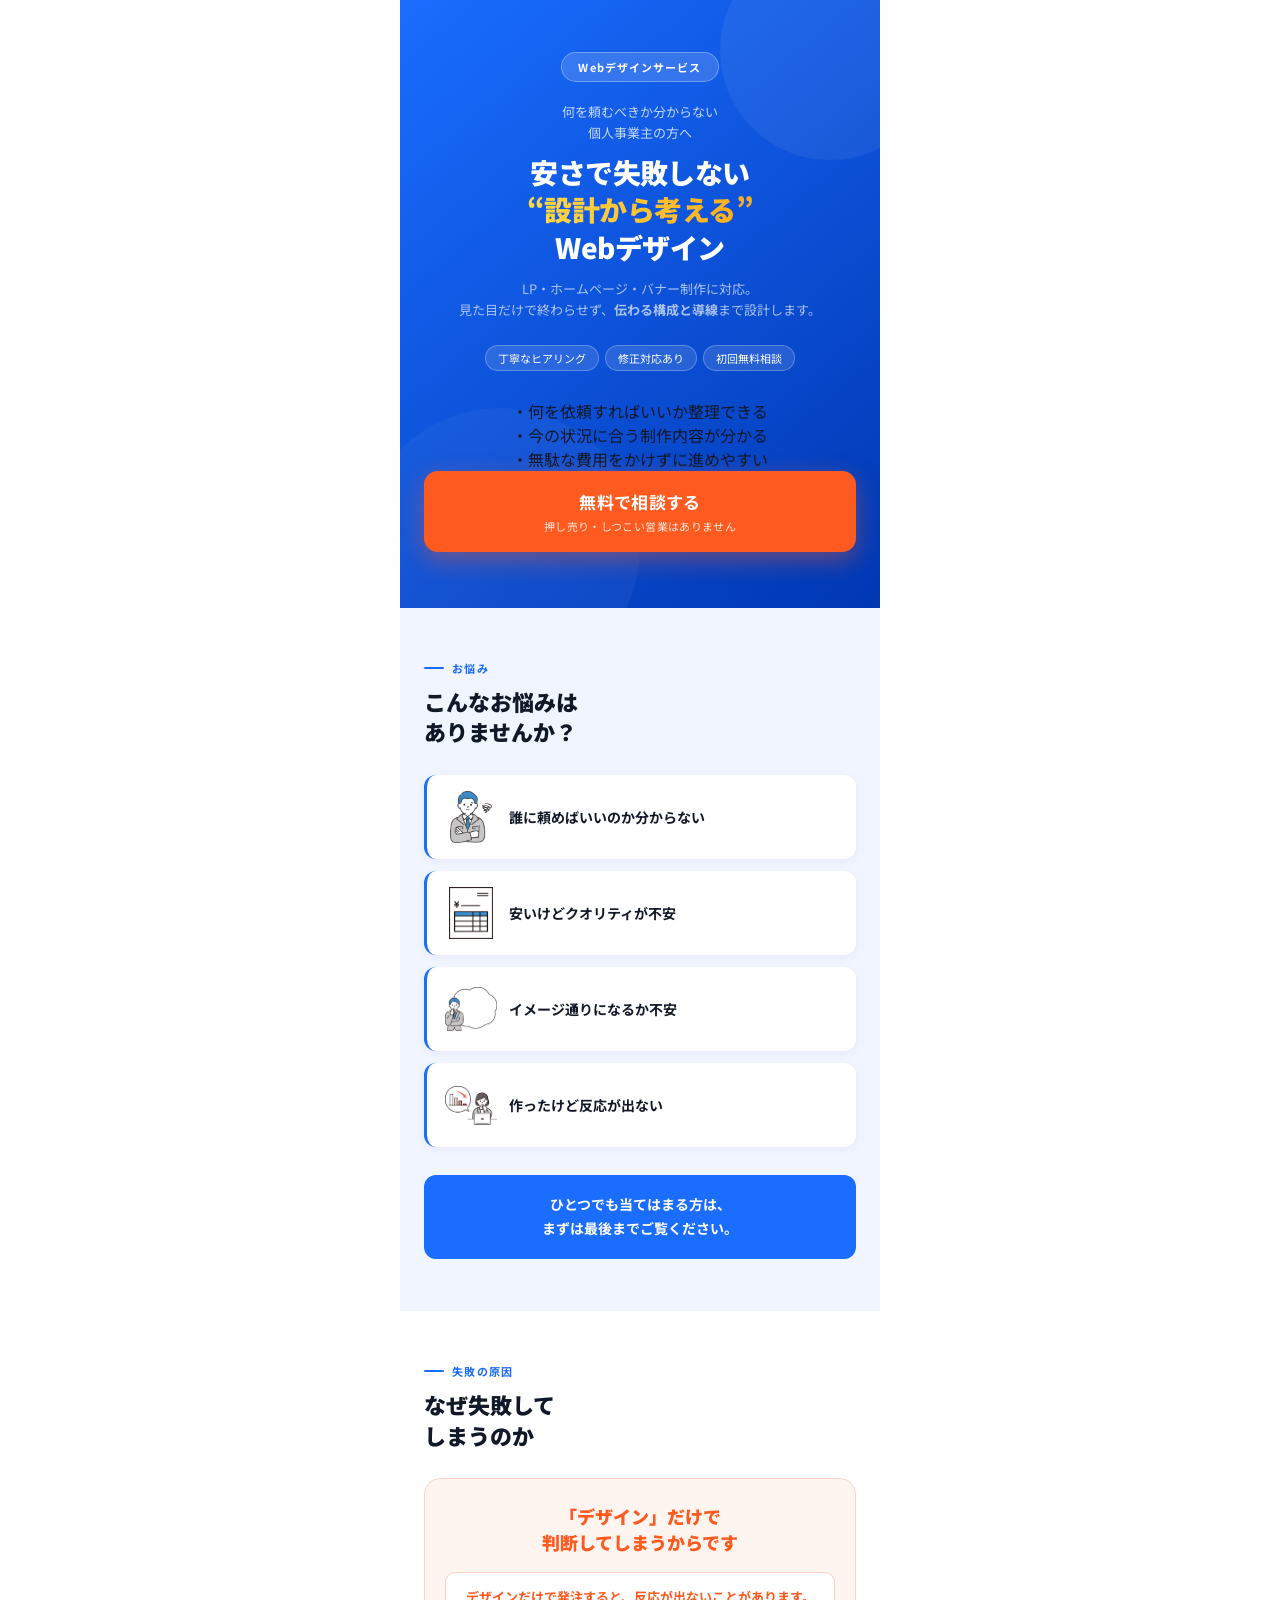
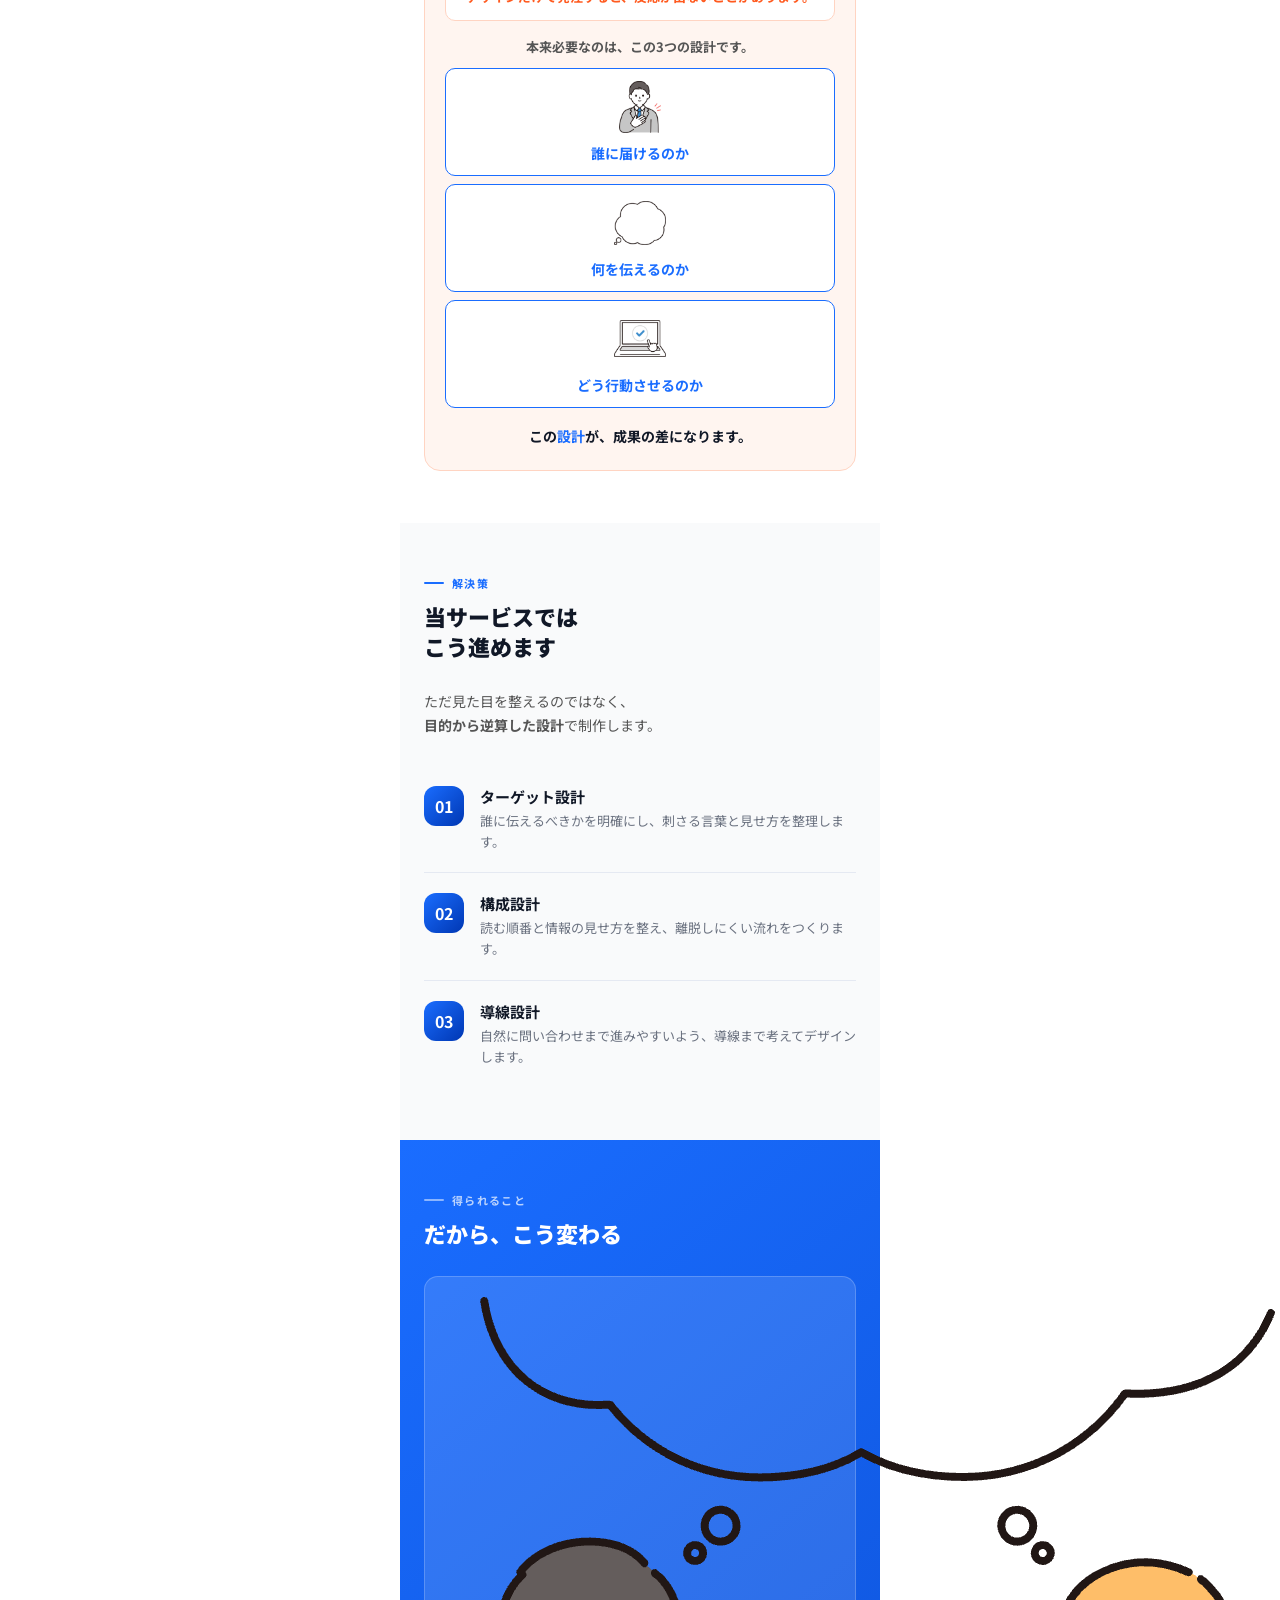
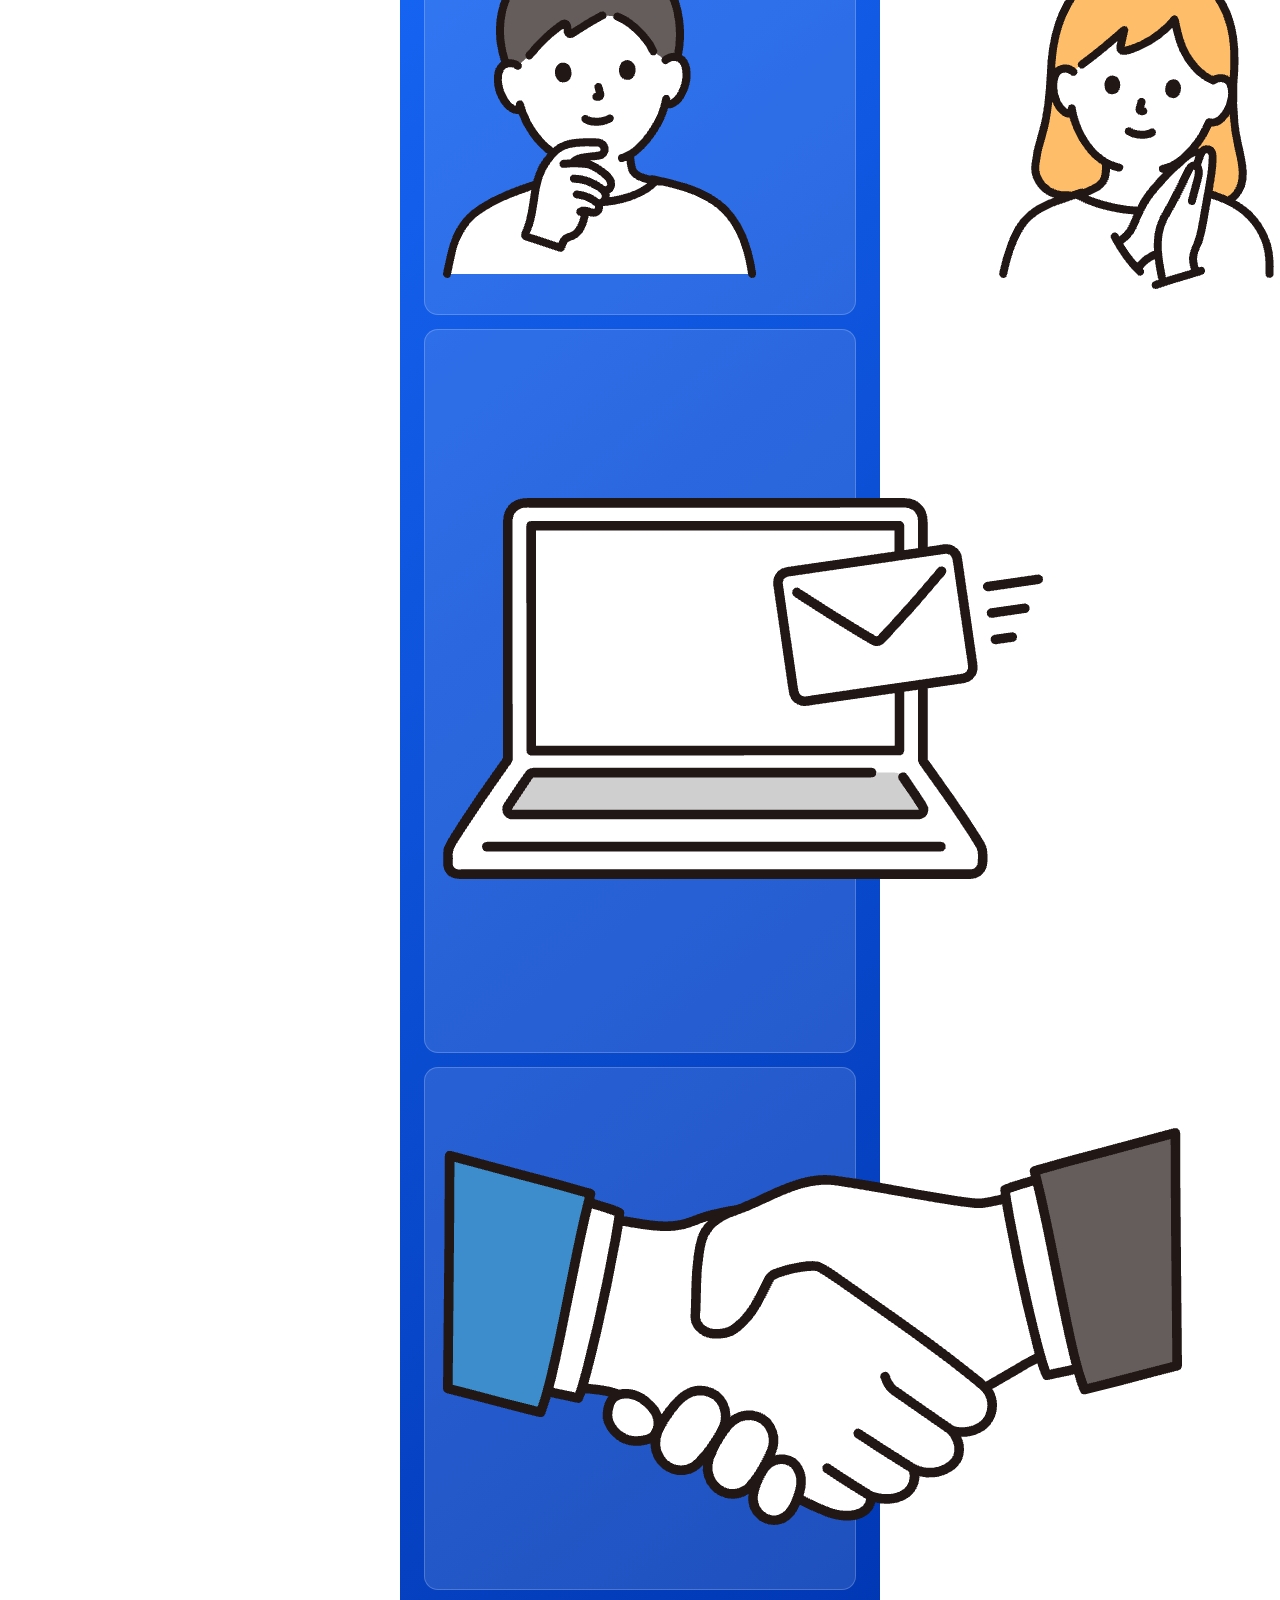
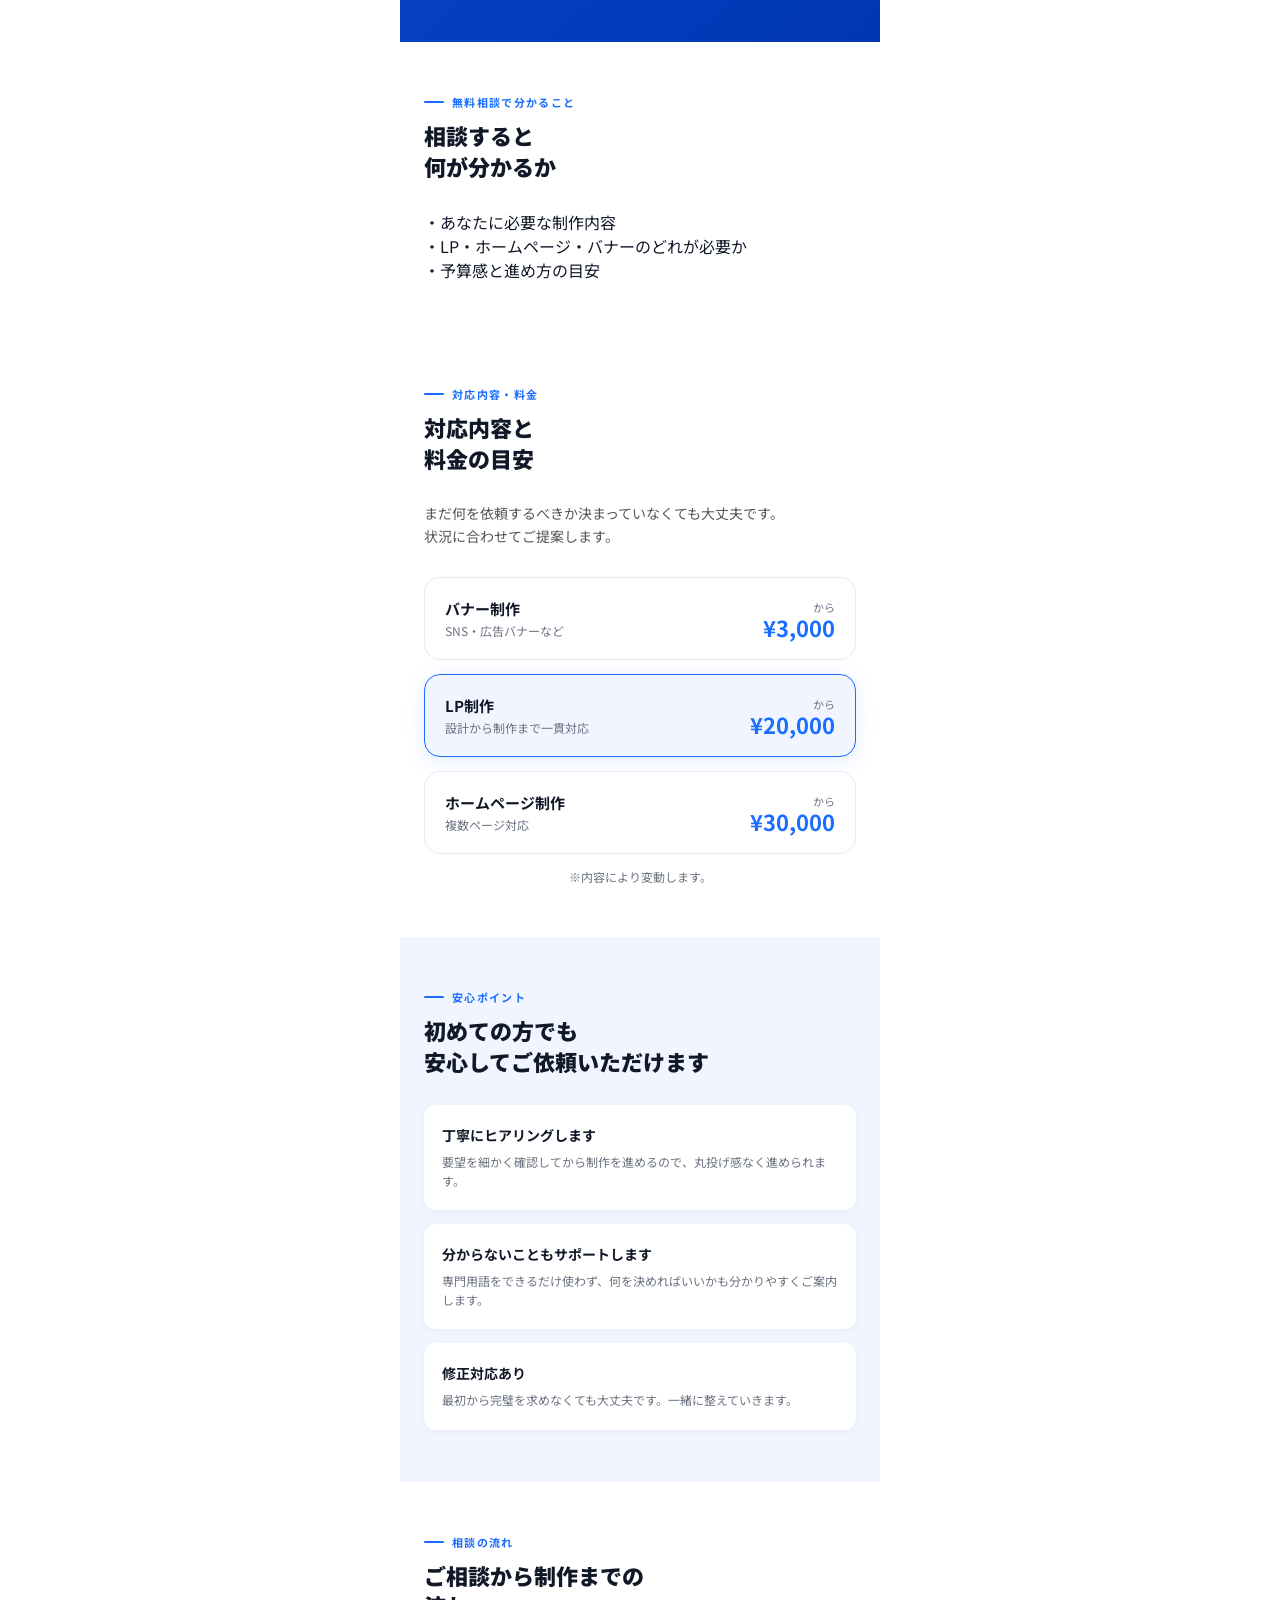
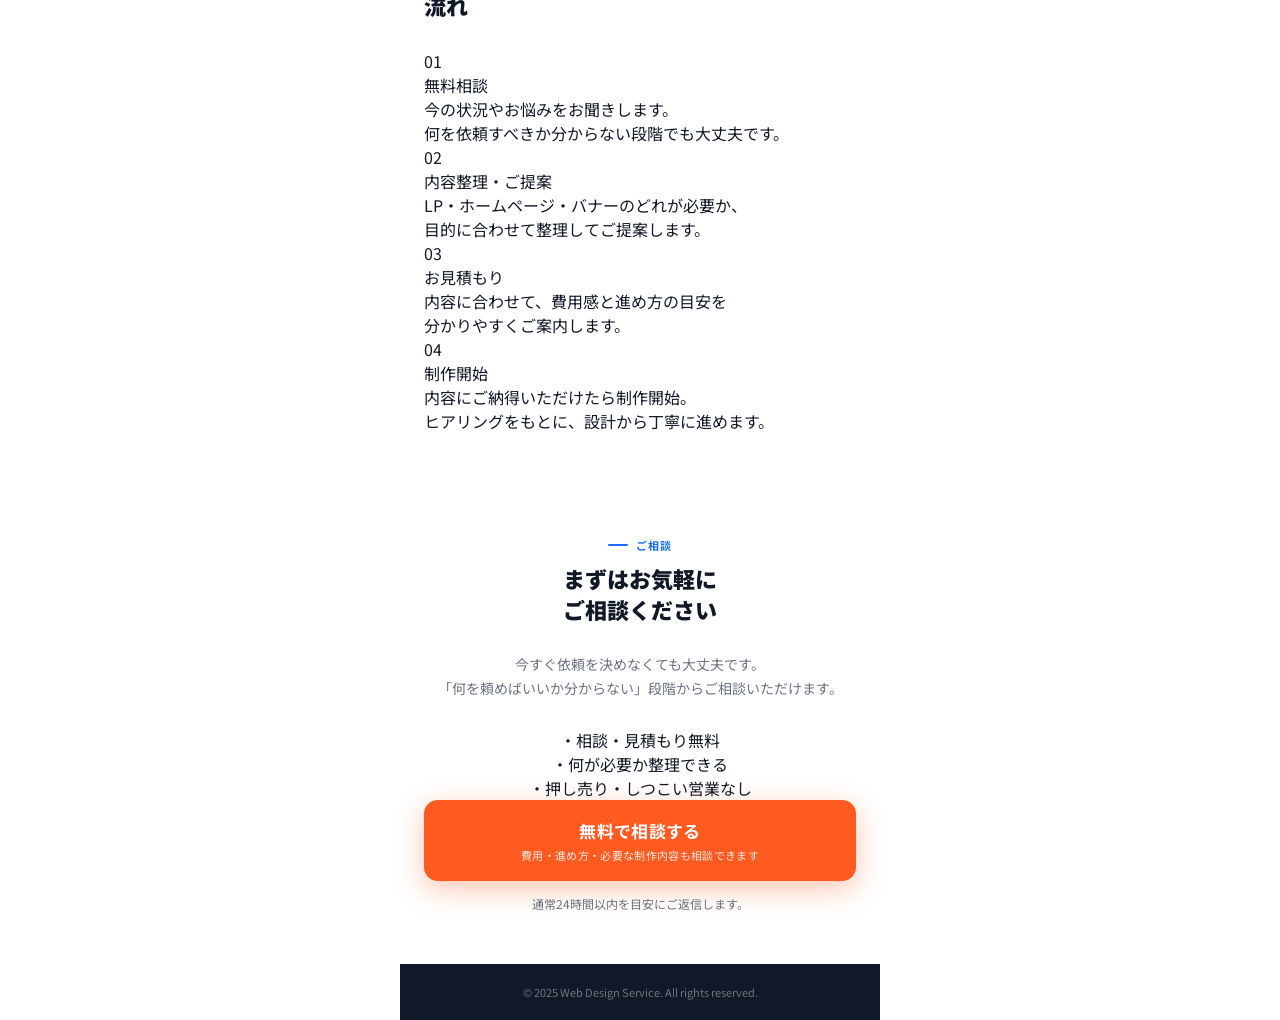
==== commit 69d55524: "Update index.html" ====
--- a/index.html
+++ b/index.html
@@ -3,23 +3,28 @@
 <head>
   <meta charset="UTF-8">
   <meta name="viewport" content="width=device-width, initial-scale=1.0">
-  <title>WebデザインLP</title>
-  <link href="https://fonts.googleapis.com/css2?family=Noto+Sans+JP:wght@300;400;700;900&display=swap" rel="stylesheet">
-  <link rel="stylesheet" href="style.css">
+  <title>LP・ホームページ・バナー制作｜何を頼むべきか分からない個人事業主の方へ</title>
+  <meta name="description" content="LP・ホームページ・バナー制作を、設計から丁寧に対応。何を頼むべきか分からない個人事業主の方へ。相談・見積もり無料。">
+  <link href="https://fonts.googleapis.com/css2?family=Noto+Sans+JP:wght@400;500;700;900&display=swap" rel="stylesheet">
+  <link rel="stylesheet" href="style.css?v=3">
 </head>
 <body>
 
   <div class="lp-container">
 
-    <!-- ① HERO -->
+    <!-- HERO -->
     <section class="hero">
+      <div class="hero-bg-noise"></div>
       <div class="hero-circle hero-circle-right"></div>
       <div class="hero-circle hero-circle-left"></div>
 
       <div class="hero-inner">
-        <div class="hero-badge reveal">Web Design Service</div>
-
-        <p class="hero-lead reveal delay-1">誰に頼めばいいか分からない方へ</p>
+        <p class="hero-badge reveal">Webデザインサービス</p>
+
+        <p class="hero-lead reveal delay-1">
+          何を頼むべきか分からない<br>
+          個人事業主の方へ
+        </p>
 
         <h1 class="hero-title reveal delay-2">
           安さで失敗しない<br>
@@ -27,12 +32,21 @@
           Webデザイン
         </h1>
 
-        <p class="hero-sub reveal delay-3">LP・ホームページ制作 対応</p>
+        <p class="hero-sub reveal delay-3">
+          LP・ホームページ・バナー制作に対応。<br>
+          見た目だけで終わらせず、<strong>伝わる構成と導線</strong>まで設計します。
+        </p>
 
         <div class="hero-tags reveal delay-3">
           <span>丁寧なヒアリング</span>
           <span>修正対応あり</span>
           <span>初回無料相談</span>
+        </div>
+
+        <div class="hero-points reveal delay-3">
+          <p>・何を依頼すればいいか整理できる</p>
+          <p>・今の状況に合う制作内容が分かる</p>
+          <p>・無駄な費用をかけずに進めやすい</p>
         </div>
 
         <a
@@ -42,105 +56,118 @@
           rel="noopener noreferrer"
         >
           無料で相談する
-          <span>↓ まずはお気軽にどうぞ</span>
+          <span>押し売り・しつこい営業はありません</span>
         </a>
       </div>
     </section>
 
-    <!-- ② PROBLEM -->
+    <!-- PROBLEM -->
     <section class="section blue-soft">
       <div class="section-label reveal">
-        <span></span>Problem
-      </div>
-
-      <h2 class="section-title reveal">
-        こんなお悩み<br>
-        <span>ありませんか？</span>
+        <span></span>お悩み
+      </div>
+
+      <h2 class="section-title reveal">
+        こんなお悩みは<br>
+        ありませんか？
       </h2>
 
       <div class="problem-list">
         <div class="problem-card reveal delay-1">
           <div class="problem-icon">
-            <img src="images/20953_color.jpg" alt="悩んでいる人物のイラスト">
+            <img src="20953_color.jpg" alt="誰に頼めばいいのか分からないイラスト">
           </div>
           <p>誰に頼めばいいのか分からない</p>
         </div>
 
         <div class="problem-card reveal delay-2">
           <div class="problem-icon">
-            <img src="images/18139_color.jpg" alt="費用を気にしているイラスト">
+            <img src="18139_color.jpg" alt="安いけどクオリティが不安なイラスト">
           </div>
           <p>安いけどクオリティが不安</p>
         </div>
 
         <div class="problem-card reveal delay-3">
           <div class="problem-icon">
-            <img src="images/27232_color.jpg" alt="デザインのイメージに悩むイラスト">
+            <img src="27232_color.jpg" alt="イメージ通りになるか不安なイラスト">
           </div>
           <p>イメージ通りになるか不安</p>
         </div>
 
         <div class="problem-card reveal delay-3">
           <div class="problem-icon">
-            <img src="images/16953_color.jpg" alt="成果が出ず困っているイラスト">
+            <img src="16953_color.jpg" alt="作ったけど反応が出ないイラスト">
           </div>
           <p>作ったけど反応が出ない</p>
         </div>
       </div>
 
       <div class="problem-note reveal delay-3">
-        1つでも当てはまる方は、<br>最後までご覧ください
-      </div>
-    </section>
-
-    <!-- ③ WHY -->
+        ひとつでも当てはまる方は、<br>
+        まずは最後までご覧ください。
+      </div>
+    </section>
+
+    <!-- WHY -->
     <section class="section white">
       <div class="section-label reveal">
-        <span></span>Root Cause
-      </div>
-
-      <h2 class="section-title reveal">
-        なぜ<span>失敗</span>して<br>しまうのか
+        <span></span>失敗の原因
+      </div>
+
+      <h2 class="section-title reveal">
+        なぜ失敗して<br>
+        しまうのか
       </h2>
 
       <div class="why-box reveal delay-1">
-        <p class="why-main">「デザイン」だけで<br>判断してしまうからです</p>
+        <p class="why-main">
+          「デザイン」だけで<br>
+          判断してしまうからです
+        </p>
 
         <div class="why-ng">
-          <p>❌ デザインだけで発注 → 反応が出ない</p>
-        </div>
-
-        <p class="why-sub">本来必要な3つの問い</p>
+          <p>デザインだけで発注すると、反応が出ないことがあります。</p>
+        </div>
+
+        <p class="why-sub">本来必要なのは、この3つの設計です。</p>
 
         <div class="why-points">
           <div class="why-point-item">
-            <img src="images/26433_color.jpg" alt="誰に届けるのかのイラスト">
+            <img src="26433_color.jpg" alt="誰に届けるのかのイラスト">
             <span>誰に届けるのか</span>
           </div>
+
           <div class="why-point-item">
-            <img src="images/27113_color.jpg" alt="何を伝えるのかのイラスト">
+            <img src="27113_color.jpg" alt="何を伝えるのかのイラスト">
             <span>何を伝えるのか</span>
           </div>
+
           <div class="why-point-item">
-            <img src="images/15349_color.jpg" alt="どう行動させるのかのイラスト">
+            <img src="15349_color.jpg" alt="どう行動させるのかのイラスト">
             <span>どう行動させるのか</span>
           </div>
         </div>
 
-        <p class="why-end">この<span>設計が最も重要</span>です</p>
-      </div>
-    </section>
-
-    <!-- ④ SOLUTION -->
+        <p class="why-end">
+          この<span>設計</span>が、成果の差になります。
+        </p>
+      </div>
+    </section>
+
+    <!-- SOLUTION -->
     <section class="section light-gray">
       <div class="section-label reveal">
-        <span></span>Solution
-      </div>
-
-      <h2 class="section-title reveal">当サービスでは</h2>
+        <span></span>解決策
+      </div>
+
+      <h2 class="section-title reveal">
+        当サービスでは<br>
+        こう進めます
+      </h2>
+
       <p class="section-text reveal delay-1">
-        ただ作るのではなく<br>
-        <strong>“目的から逆算した設計”</strong>を行います
+        ただ見た目を整えるのではなく、<br>
+        <strong>目的から逆算した設計</strong>で制作します。
       </p>
 
       <div class="solution-list">
@@ -148,7 +175,7 @@
           <div class="solution-num">01</div>
           <div class="solution-body">
             <p class="solution-title">ターゲット設計</p>
-            <p class="solution-desc">誰に・何を伝えるかを明確にし、届く言葉と見せ方を設計します</p>
+            <p class="solution-desc">誰に伝えるべきかを明確にし、刺さる言葉と見せ方を整理します。</p>
           </div>
         </div>
 
@@ -156,78 +183,110 @@
           <div class="solution-num">02</div>
           <div class="solution-body">
             <p class="solution-title">構成設計</p>
-            <p class="solution-desc">読んでもらえる順番・流れを作り、離脱しない構成を考えます</p>
+            <p class="solution-desc">読む順番と情報の見せ方を整え、離脱しにくい流れをつくります。</p>
           </div>
         </div>
 
         <div class="solution-item reveal delay-3">
           <div class="solution-num">03</div>
           <div class="solution-body">
-            <p class="solution-title">視線導線設計</p>
-            <p class="solution-desc">目が自然にCTAへ向かうよう、デザインの動線を設計します</p>
-          </div>
-        </div>
-      </div>
-    </section>
-
-    <!-- ⑤ BENEFIT -->
+            <p class="solution-title">導線設計</p>
+            <p class="solution-desc">自然に問い合わせまで進みやすいよう、導線まで考えてデザインします。</p>
+          </div>
+        </div>
+      </div>
+    </section>
+
+    <!-- BENEFIT -->
     <section class="section benefit-section">
       <div class="section-label white-label reveal">
-        <span></span>Benefits
-      </div>
-
-      <h2 class="section-title white-title reveal">だから、こうなる</h2>
+        <span></span>得られること
+      </div>
+
+      <h2 class="section-title white-title reveal">
+        だから、こう変わる
+      </h2>
 
       <div class="benefit-list">
         <div class="benefit-card reveal delay-1">
-          <div class="benefit-emoji">
-            <img src="images/27220_color.jpg" alt="伝わるイメージのイラスト">
-          </div>
-          <div>
+          <div class="benefit-icon">
+            <img src="27220_color.jpg" alt="分かりやすく伝わるイラスト">
+          </div>
+          <div class="benefit-content">
             <p class="benefit-card-title">分かりやすく伝わる</p>
-            <p class="benefit-card-desc">見た人が「これは自分のことだ」と感じるコンテンツに</p>
+            <p class="benefit-card-desc">見た人が「自分に関係ある」と理解しやすい構成になります。</p>
           </div>
         </div>
 
         <div class="benefit-card reveal delay-2">
-          <div class="benefit-emoji">
-            <img src="images/11213_color.jpg" alt="問い合わせにつながるイラスト">
-          </div>
-          <div>
+          <div class="benefit-icon">
+            <img src="11213_color.jpg" alt="問い合わせにつながるイラスト">
+          </div>
+          <div class="benefit-content">
             <p class="benefit-card-title">問い合わせにつながる</p>
-            <p class="benefit-card-desc">見るだけで終わらず、行動したくなる設計</p>
+            <p class="benefit-card-desc">見た目だけで終わらず、次の行動につながる設計を行います。</p>
           </div>
         </div>
 
         <div class="benefit-card reveal delay-3">
-          <div class="benefit-emoji">
-            <img src="images/7685_color.jpg" alt="安心して任せられるイラスト">
-          </div>
-          <div>
+          <div class="benefit-icon">
+            <img src="7685_color.jpg" alt="安心して任せられるイラスト">
+          </div>
+          <div class="benefit-content">
             <p class="benefit-card-title">安心して任せられる</p>
-            <p class="benefit-card-desc">丁寧なやり取りで、初めての方でも安心</p>
-          </div>
-        </div>
-      </div>
-    </section>
-
-    <!-- ⑥ PRICING -->
+            <p class="benefit-card-desc">進め方が分からない方にも、やり取りから丁寧にサポートします。</p>
+          </div>
+        </div>
+      </div>
+    </section>
+
+    <!-- CONSULT -->
     <section class="section white">
       <div class="section-label reveal">
-        <span></span>Pricing
-      </div>
-
-      <h2 class="section-title reveal">
-        対応内容・<span>料金</span>
-      </h2>
-
-      <p class="section-text reveal delay-1">まずはお気軽にご相談ください。</p>
+        <span></span>無料相談で分かること
+      </div>
+
+      <h2 class="section-title reveal">
+        相談すると<br>
+        何が分かるか
+      </h2>
+
+      <div class="consult-list">
+        <div class="consult-card reveal delay-1">
+          <p>・あなたに必要な制作内容</p>
+        </div>
+
+        <div class="consult-card reveal delay-2">
+          <p>・LP・ホームページ・バナーのどれが必要か</p>
+        </div>
+
+        <div class="consult-card reveal delay-3">
+          <p>・予算感と進め方の目安</p>
+        </div>
+      </div>
+    </section>
+
+    <!-- PRICING -->
+    <section class="section white pricing-section">
+      <div class="section-label reveal">
+        <span></span>対応内容・料金
+      </div>
+
+      <h2 class="section-title reveal">
+        対応内容と<br>
+        料金の目安
+      </h2>
+
+      <p class="section-text reveal delay-1">
+        まだ何を依頼するべきか決まっていなくても大丈夫です。<br>
+        状況に合わせてご提案します。
+      </p>
 
       <div class="pricing-list">
         <div class="pricing-card reveal delay-1">
           <div>
             <p class="pricing-name">バナー制作</p>
-            <p class="pricing-desc">SNS・広告バナー等</p>
+            <p class="pricing-desc">SNS・広告バナーなど</p>
           </div>
           <div class="pricing-price-wrap">
             <p class="pricing-small">から</p>
@@ -258,66 +317,131 @@
         </div>
       </div>
 
-      <p class="pricing-note">※内容により変動します</p>
-    </section>
-
-    <!-- ⑦ TRUST -->
+      <p class="pricing-note">※内容により変動します。</p>
+    </section>
+
+    <!-- TRUST -->
     <section class="section blue-soft">
       <div class="section-label reveal">
-        <span></span>Reassurance
-      </div>
-
-      <h2 class="section-title reveal">
-        初めての方でも<br><span>安心</span>してご依頼いただけます
+        <span></span>安心ポイント
+      </div>
+
+      <h2 class="section-title reveal">
+        初めての方でも<br>
+        安心してご依頼いただけます
       </h2>
 
       <div class="trust-list">
         <div class="trust-card reveal delay-1">
-          <div>
-            <p class="trust-title">丁寧にヒアリングします</p>
-            <p class="trust-desc">要望を細かく確認してから制作を開始します</p>
-          </div>
+          <p class="trust-title">丁寧にヒアリングします</p>
+          <p class="trust-desc">要望を細かく確認してから制作を進めるので、丸投げ感なく進められます。</p>
         </div>
 
         <div class="trust-card reveal delay-2">
-          <div>
-            <p class="trust-title">分からないことも<br>サポートします</p>
-            <p class="trust-desc">専門用語なしで丁寧にご説明します</p>
-          </div>
+          <p class="trust-title">分からないこともサポートします</p>
+          <p class="trust-desc">専門用語をできるだけ使わず、何を決めればいいかも分かりやすくご案内します。</p>
         </div>
 
         <div class="trust-card reveal delay-3">
-          <div>
-            <p class="trust-title">修正対応あり</p>
-            <p class="trust-desc">イメージに近づくまで一緒に仕上げます</p>
-          </div>
-        </div>
-      </div>
-    </section>
-
-    <!-- ⑧ FINAL CTA -->
+          <p class="trust-title">修正対応あり</p>
+          <p class="trust-desc">最初から完璧を求めなくても大丈夫です。一緒に整えていきます。</p>
+        </div>
+      </div>
+    </section>
+
+    <!-- FLOW -->
+    <section class="section white flow-section">
+      <div class="section-label reveal">
+        <span></span>相談の流れ
+      </div>
+
+      <h2 class="section-title reveal">
+        ご相談から制作までの<br>
+        流れ
+      </h2>
+
+      <div class="flow-grid">
+        <div class="flow-card reveal delay-1">
+          <div class="flow-head">
+            <span class="flow-num">01</span>
+            <p class="flow-title">無料相談</p>
+          </div>
+          <p class="flow-desc">
+            今の状況やお悩みをお聞きします。<br>
+            何を依頼すべきか分からない段階でも大丈夫です。
+          </p>
+        </div>
+
+        <div class="flow-card reveal delay-2">
+          <div class="flow-head">
+            <span class="flow-num">02</span>
+            <p class="flow-title">内容整理・ご提案</p>
+          </div>
+          <p class="flow-desc">
+            LP・ホームページ・バナーのどれが必要か、<br>
+            目的に合わせて整理してご提案します。
+          </p>
+        </div>
+
+        <div class="flow-card reveal delay-3">
+          <div class="flow-head">
+            <span class="flow-num">03</span>
+            <p class="flow-title">お見積もり</p>
+          </div>
+          <p class="flow-desc">
+            内容に合わせて、費用感と進め方の目安を<br>
+            分かりやすくご案内します。
+          </p>
+        </div>
+
+        <div class="flow-card reveal delay-3">
+          <div class="flow-head">
+            <span class="flow-num">04</span>
+            <p class="flow-title">制作開始</p>
+          </div>
+          <p class="flow-desc">
+            内容にご納得いただけたら制作開始。<br>
+            ヒアリングをもとに、設計から丁寧に進めます。
+          </p>
+        </div>
+      </div>
+    </section>
+
+    <!-- CTA -->
     <section id="contact" class="section final-cta">
       <div class="section-label center-label reveal">
-        <span></span>Contact
+        <span></span>ご相談
       </div>
 
       <h2 class="section-title center-title reveal">
-        まずはお気軽に<br><span>ご相談ください</span>
-      </h2>
-
-      <p class="final-text reveal delay-1">相談・見積もりは完全無料です。</p>
+        まずはお気軽に<br>
+        ご相談ください
+      </h2>
+
+      <p class="final-text reveal delay-1">
+        今すぐ依頼を決めなくても大丈夫です。<br>
+        「何を頼めばいいか分からない」段階からご相談いただけます。
+      </p>
+
+      <div class="cta-support reveal delay-2">
+        <p>・相談・見積もり無料</p>
+        <p>・何が必要か整理できる</p>
+        <p>・押し売り・しつこい営業なし</p>
+      </div>
 
       <a
         href="https://line.me/R/ti/p/@240asefk?ts=04011001&oat_content=url"
-        class="final-btn reveal delay-2"
+        class="final-btn reveal delay-3"
         target="_blank"
         rel="noopener noreferrer"
       >
         無料で相談する
-        <span>費用・期間など何でもご相談OKです</span>
+        <span>費用・進め方・必要な制作内容も相談できます</span>
       </a>
 
-      <p class="final-note reveal delay-3">📩 通常24時間以内にご返信します</p>
+      <p class="final-note reveal delay-3">
+        通常24時間以内を目安にご返信します。
+      </p>
     </section>
 
     <footer class="footer">
@@ -342,3 +466,6 @@
 
 </body>
 </html>
+
+</body>
+</html>
--- a/style.css
+++ b/style.css
@@ -12,11 +12,6 @@
   background: #ffffff;
 }
 
-img {
-  display: block;
-  max-width: 100%;
-}
-
 .lp-container {
   max-width: 480px;
   margin: 0 auto;
@@ -261,6 +256,7 @@
   width: 100%;
   height: 100%;
   object-fit: contain;
+  display: block;
 }
 
 .problem-card p {
@@ -346,6 +342,7 @@
   width: 52px;
   height: 52px;
   object-fit: contain;
+  display: block;
 }
 
 .why-end {
@@ -438,6 +435,7 @@
   width: 100%;
   height: 100%;
   object-fit: contain;
+  display: block;
 }
 
 .benefit-card-title {
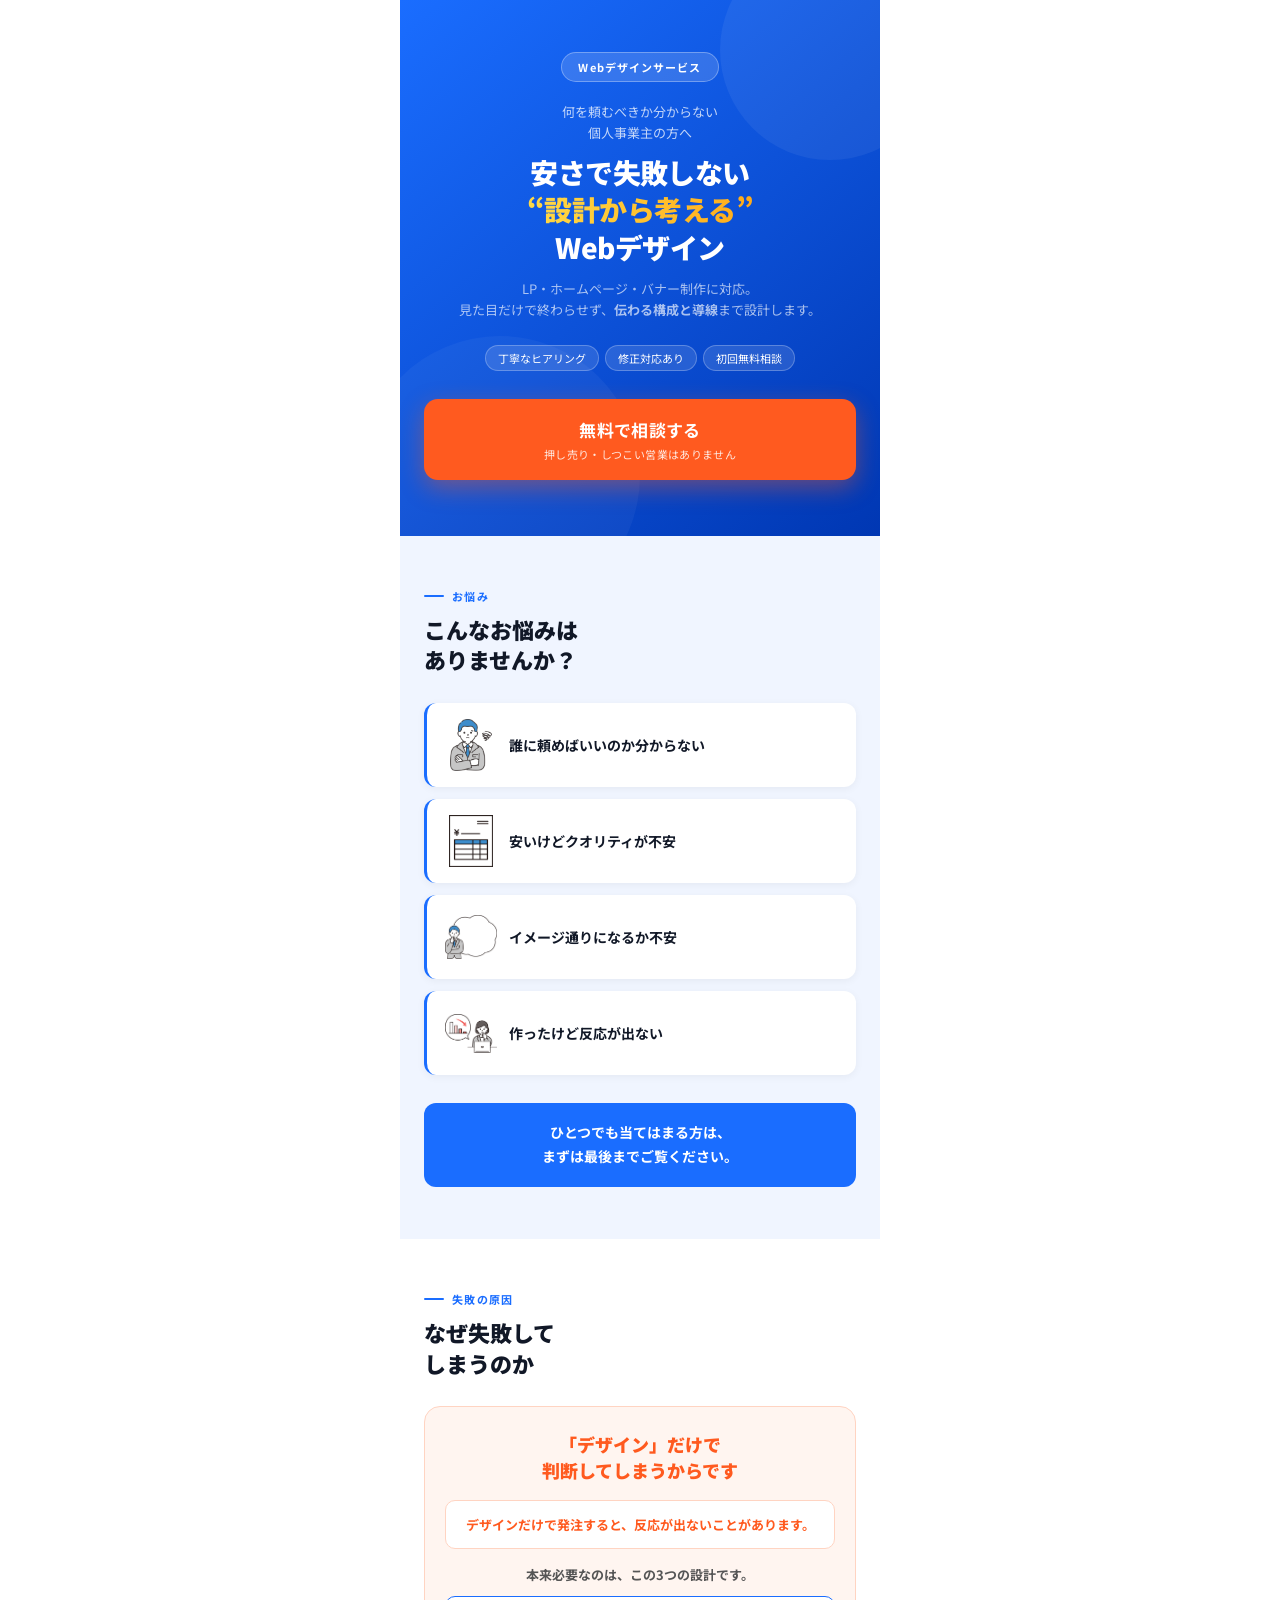
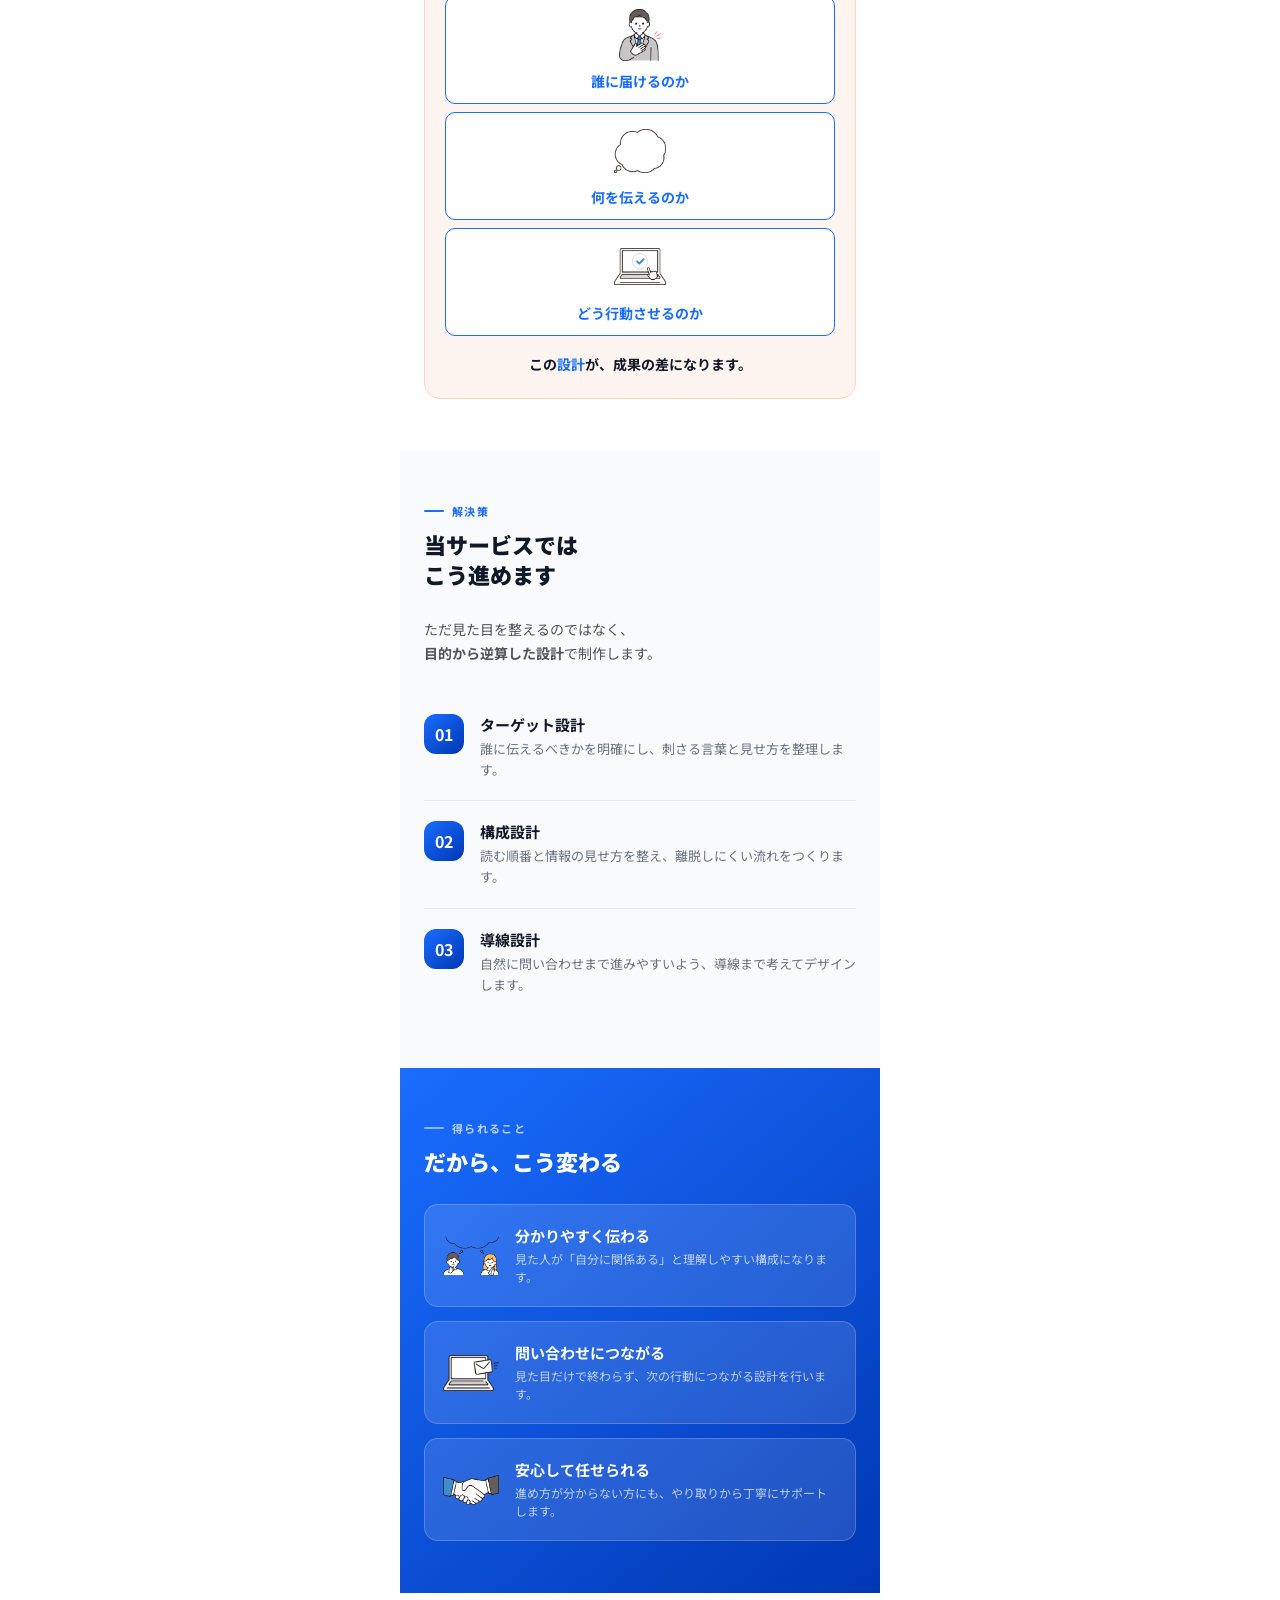
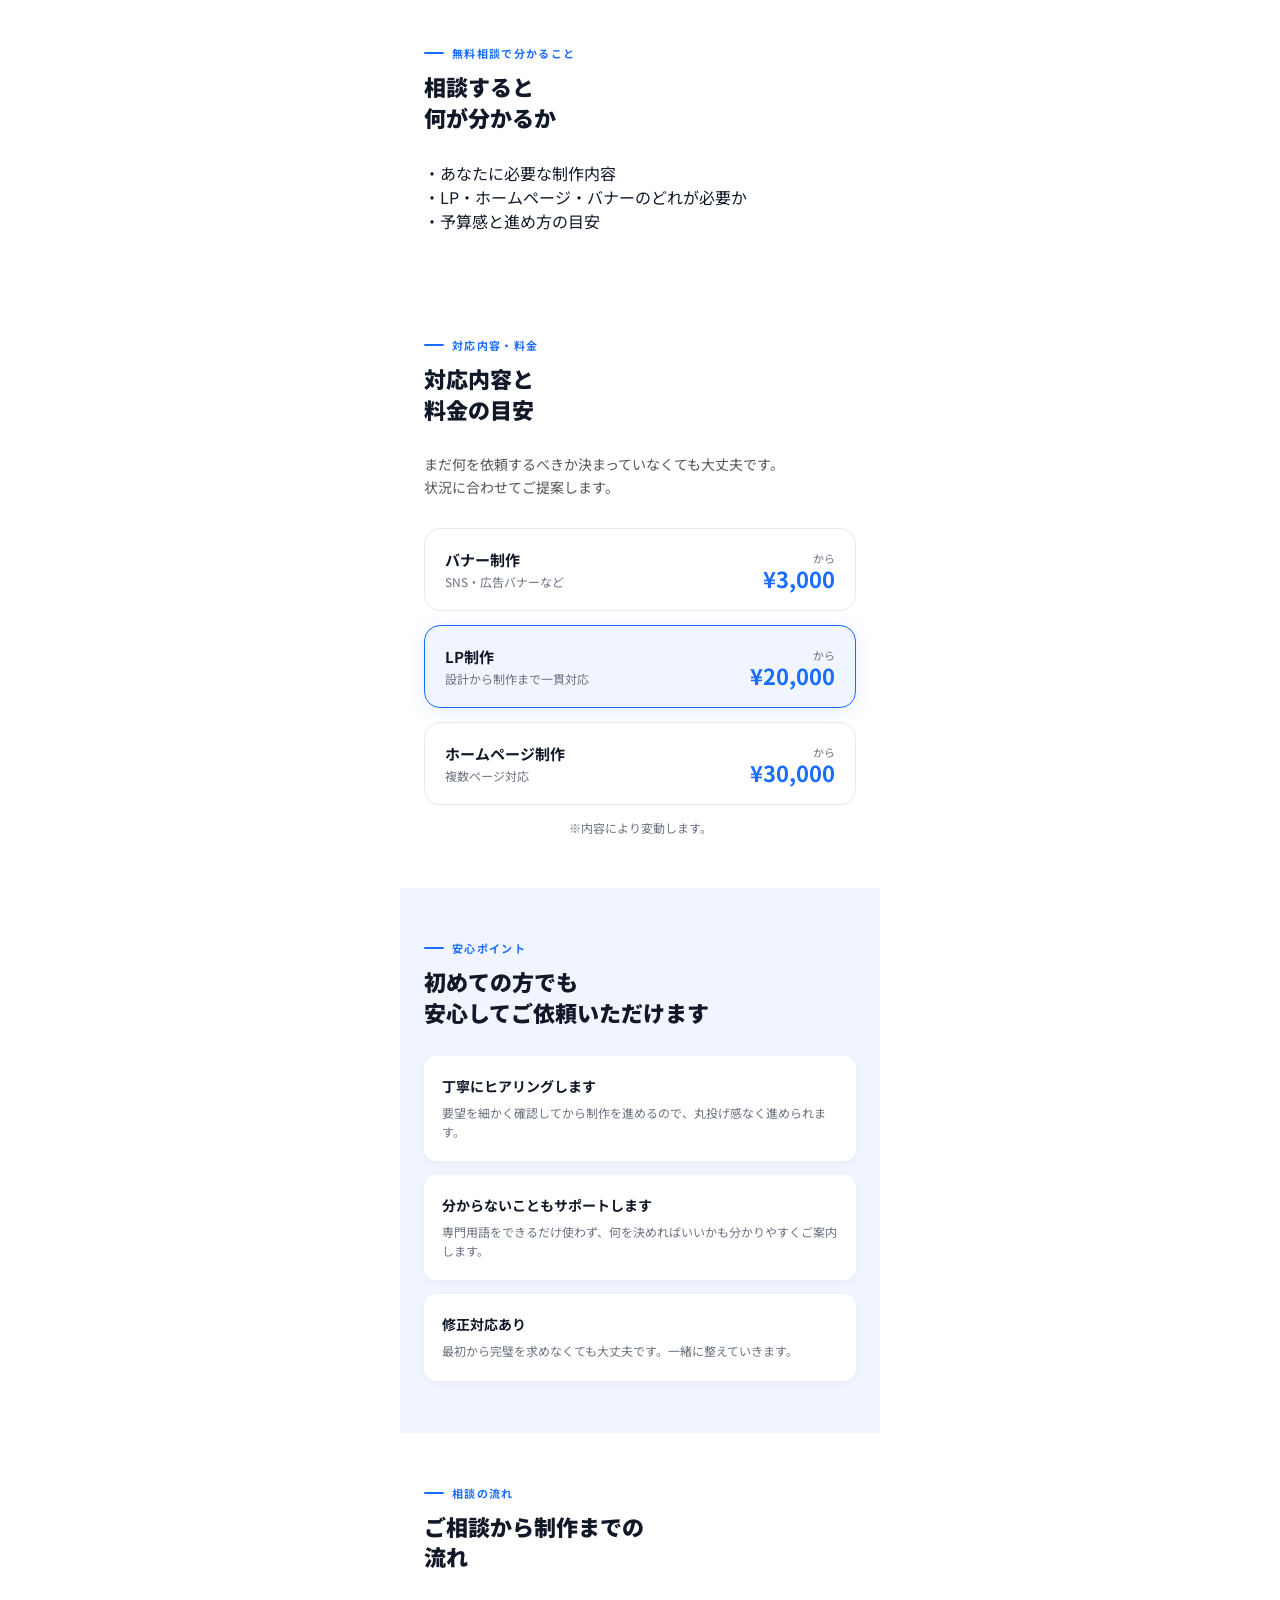
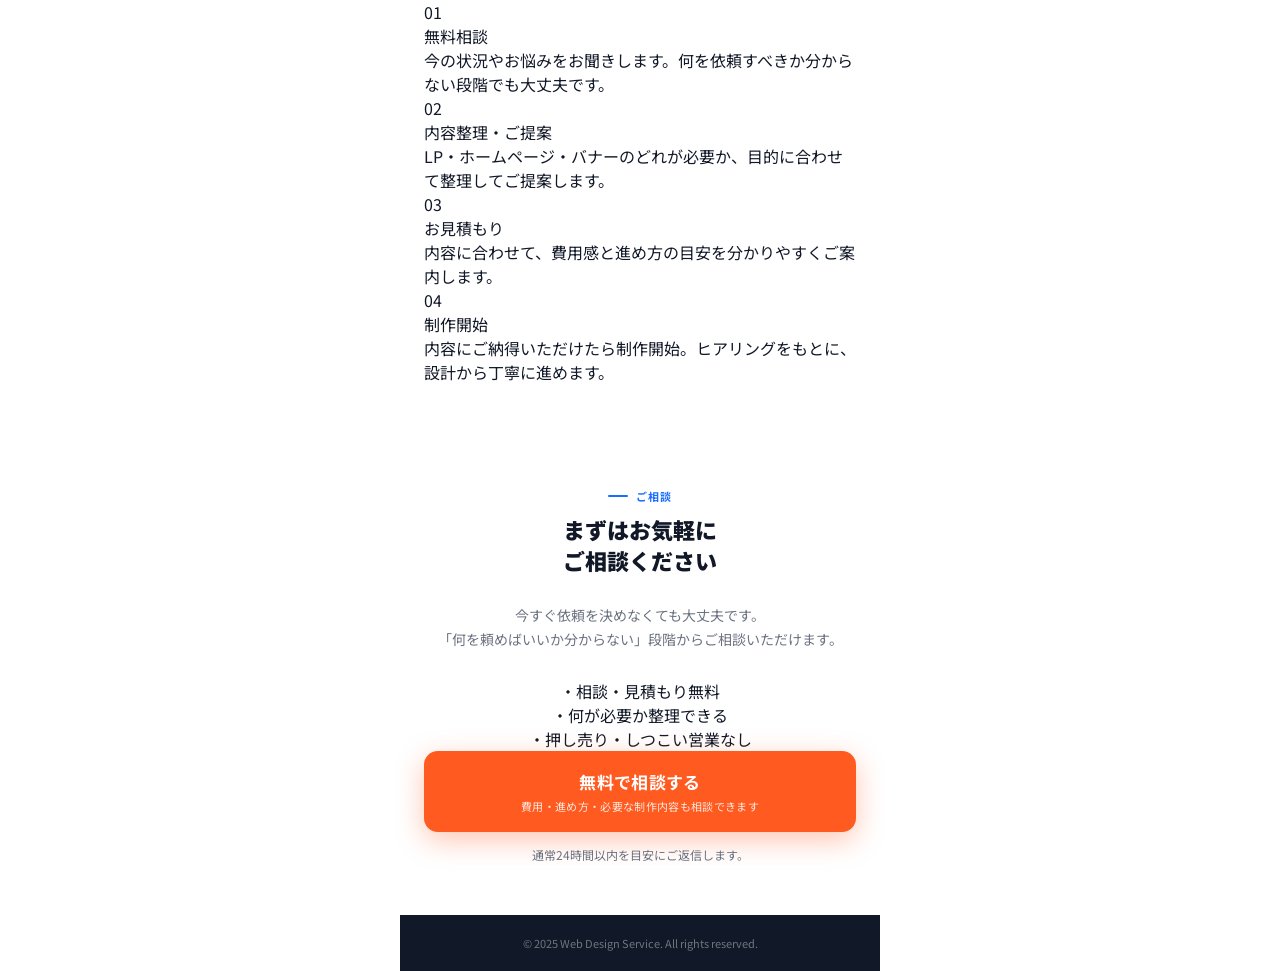
==== commit fb16a9da: "Update index.html" ====
--- a/index.html
+++ b/index.html
@@ -6,7 +6,7 @@
   <title>LP・ホームページ・バナー制作｜何を頼むべきか分からない個人事業主の方へ</title>
   <meta name="description" content="LP・ホームページ・バナー制作を、設計から丁寧に対応。何を頼むべきか分からない個人事業主の方へ。相談・見積もり無料。">
   <link href="https://fonts.googleapis.com/css2?family=Noto+Sans+JP:wght@400;500;700;900&display=swap" rel="stylesheet">
-  <link rel="stylesheet" href="style.css?v=3">
+  <link rel="stylesheet" href="style.css?v=4">
 </head>
 <body>
 
@@ -41,12 +41,6 @@
           <span>丁寧なヒアリング</span>
           <span>修正対応あり</span>
           <span>初回無料相談</span>
-        </div>
-
-        <div class="hero-points reveal delay-3">
-          <p>・何を依頼すればいいか整理できる</p>
-          <p>・今の状況に合う制作内容が分かる</p>
-          <p>・無駄な費用をかけずに進めやすい</p>
         </div>
 
         <a
@@ -209,30 +203,30 @@
 
       <div class="benefit-list">
         <div class="benefit-card reveal delay-1">
-          <div class="benefit-icon">
+          <div class="benefit-emoji">
             <img src="27220_color.jpg" alt="分かりやすく伝わるイラスト">
           </div>
-          <div class="benefit-content">
+          <div>
             <p class="benefit-card-title">分かりやすく伝わる</p>
             <p class="benefit-card-desc">見た人が「自分に関係ある」と理解しやすい構成になります。</p>
           </div>
         </div>
 
         <div class="benefit-card reveal delay-2">
-          <div class="benefit-icon">
+          <div class="benefit-emoji">
             <img src="11213_color.jpg" alt="問い合わせにつながるイラスト">
           </div>
-          <div class="benefit-content">
+          <div>
             <p class="benefit-card-title">問い合わせにつながる</p>
             <p class="benefit-card-desc">見た目だけで終わらず、次の行動につながる設計を行います。</p>
           </div>
         </div>
 
         <div class="benefit-card reveal delay-3">
-          <div class="benefit-icon">
+          <div class="benefit-emoji">
             <img src="7685_color.jpg" alt="安心して任せられるイラスト">
           </div>
-          <div class="benefit-content">
+          <div>
             <p class="benefit-card-title">安心して任せられる</p>
             <p class="benefit-card-desc">進め方が分からない方にも、やり取りから丁寧にサポートします。</p>
           </div>
@@ -350,7 +344,7 @@
     </section>
 
     <!-- FLOW -->
-    <section class="section white flow-section">
+    <section class="section white">
       <div class="section-label reveal">
         <span></span>相談の流れ
       </div>
@@ -360,49 +354,37 @@
         流れ
       </h2>
 
-      <div class="flow-grid">
-        <div class="flow-card reveal delay-1">
-          <div class="flow-head">
-            <span class="flow-num">01</span>
+      <div class="flow-list">
+        <div class="flow-item reveal delay-1">
+          <div class="flow-num">01</div>
+          <div class="flow-body">
             <p class="flow-title">無料相談</p>
-          </div>
-          <p class="flow-desc">
-            今の状況やお悩みをお聞きします。<br>
-            何を依頼すべきか分からない段階でも大丈夫です。
-          </p>
-        </div>
-
-        <div class="flow-card reveal delay-2">
-          <div class="flow-head">
-            <span class="flow-num">02</span>
+            <p class="flow-desc">今の状況やお悩みをお聞きします。何を依頼すべきか分からない段階でも大丈夫です。</p>
+          </div>
+        </div>
+
+        <div class="flow-item reveal delay-2">
+          <div class="flow-num">02</div>
+          <div class="flow-body">
             <p class="flow-title">内容整理・ご提案</p>
-          </div>
-          <p class="flow-desc">
-            LP・ホームページ・バナーのどれが必要か、<br>
-            目的に合わせて整理してご提案します。
-          </p>
-        </div>
-
-        <div class="flow-card reveal delay-3">
-          <div class="flow-head">
-            <span class="flow-num">03</span>
+            <p class="flow-desc">LP・ホームページ・バナーのどれが必要か、目的に合わせて整理してご提案します。</p>
+          </div>
+        </div>
+
+        <div class="flow-item reveal delay-3">
+          <div class="flow-num">03</div>
+          <div class="flow-body">
             <p class="flow-title">お見積もり</p>
-          </div>
-          <p class="flow-desc">
-            内容に合わせて、費用感と進め方の目安を<br>
-            分かりやすくご案内します。
-          </p>
-        </div>
-
-        <div class="flow-card reveal delay-3">
-          <div class="flow-head">
-            <span class="flow-num">04</span>
+            <p class="flow-desc">内容に合わせて、費用感と進め方の目安を分かりやすくご案内します。</p>
+          </div>
+        </div>
+
+        <div class="flow-item reveal delay-3">
+          <div class="flow-num">04</div>
+          <div class="flow-body">
             <p class="flow-title">制作開始</p>
-          </div>
-          <p class="flow-desc">
-            内容にご納得いただけたら制作開始。<br>
-            ヒアリングをもとに、設計から丁寧に進めます。
-          </p>
+            <p class="flow-desc">内容にご納得いただけたら制作開始。ヒアリングをもとに、設計から丁寧に進めます。</p>
+          </div>
         </div>
       </div>
     </section>
@@ -466,6 +448,3 @@
 
 </body>
 </html>
-
-</body>
-</html>
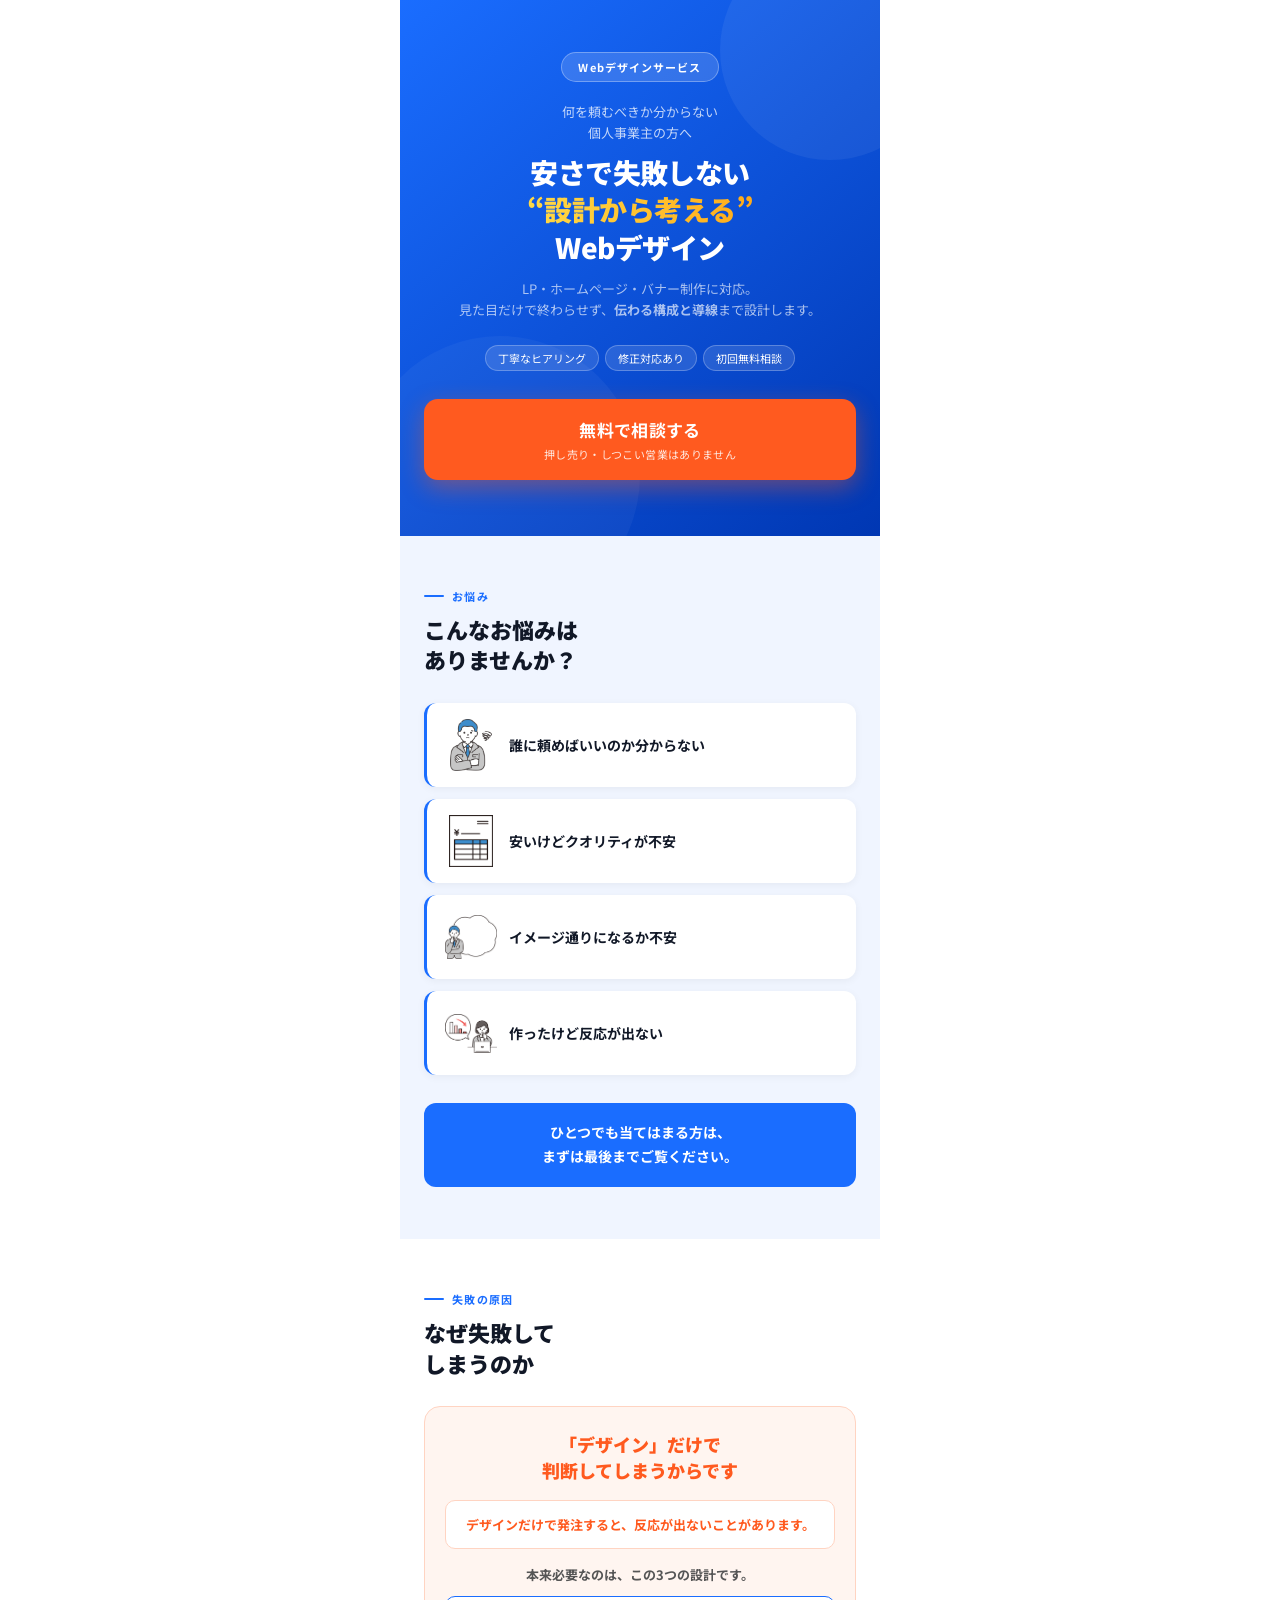
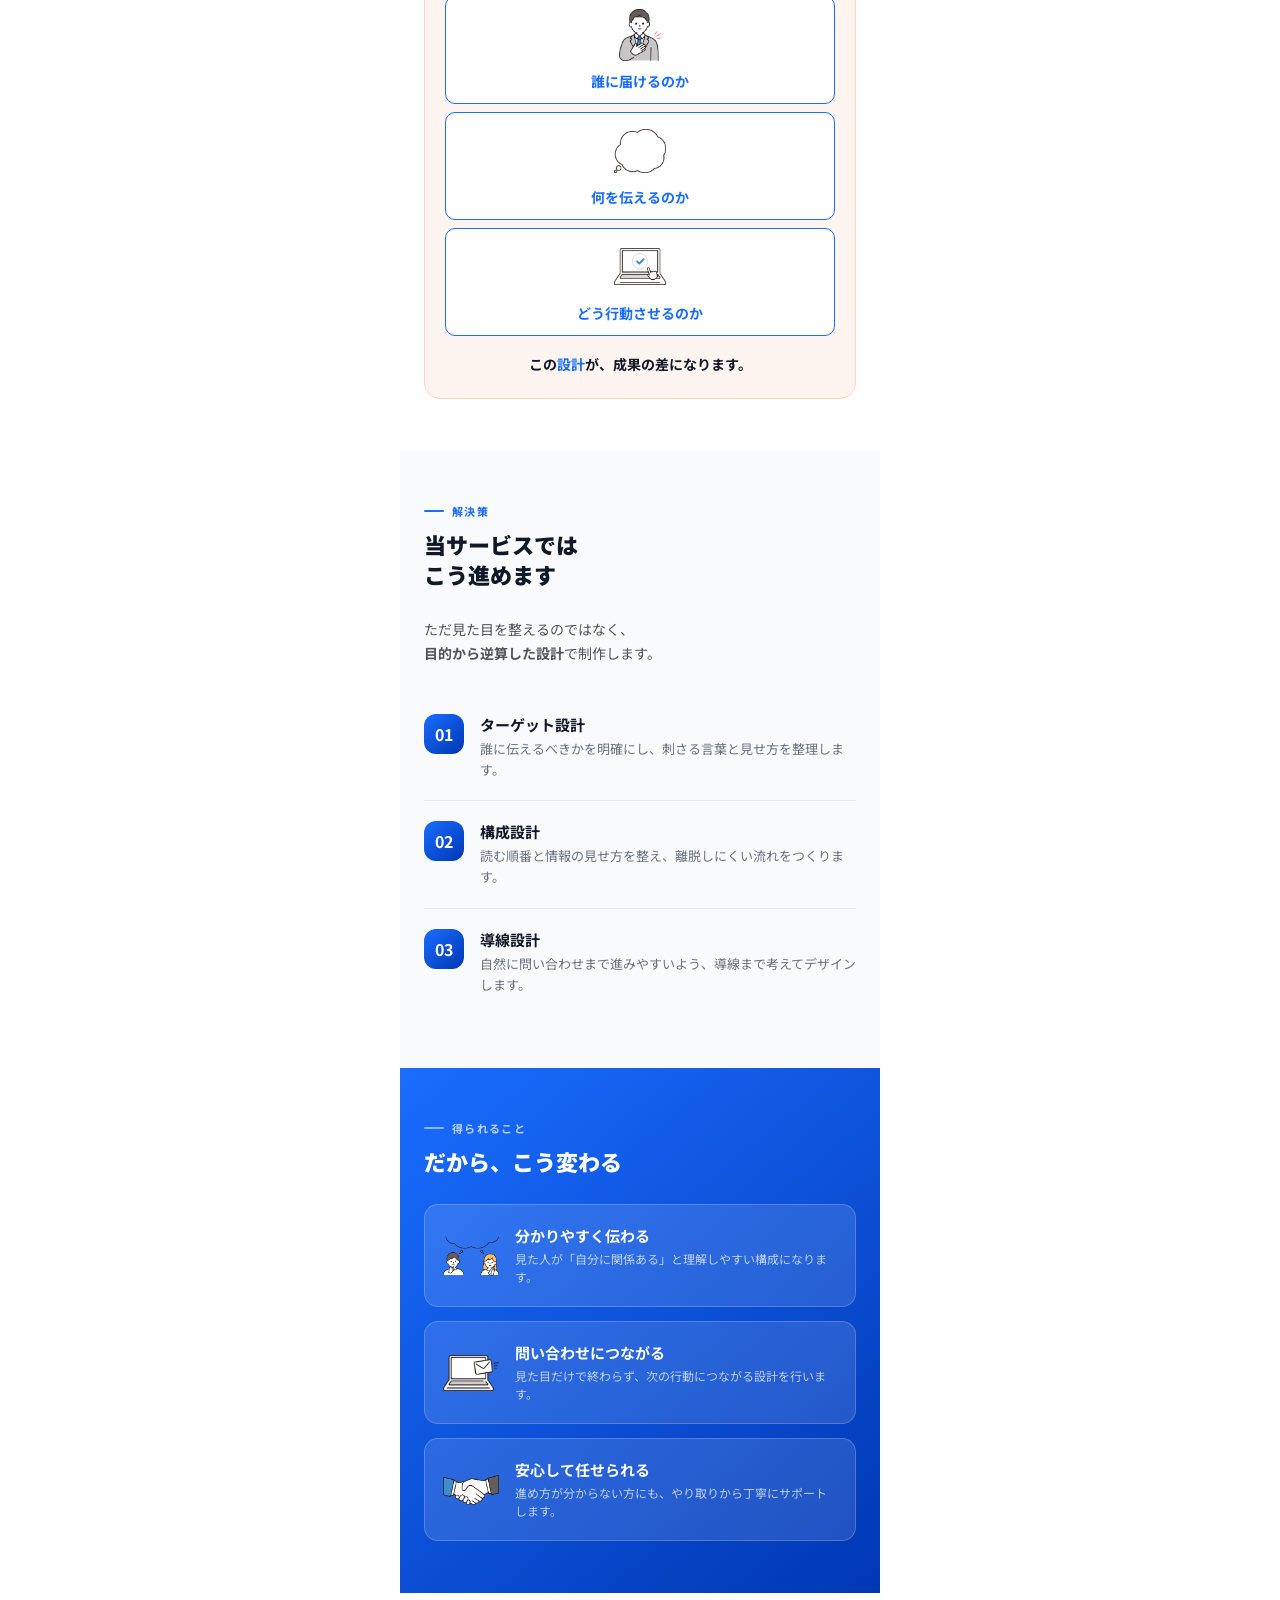
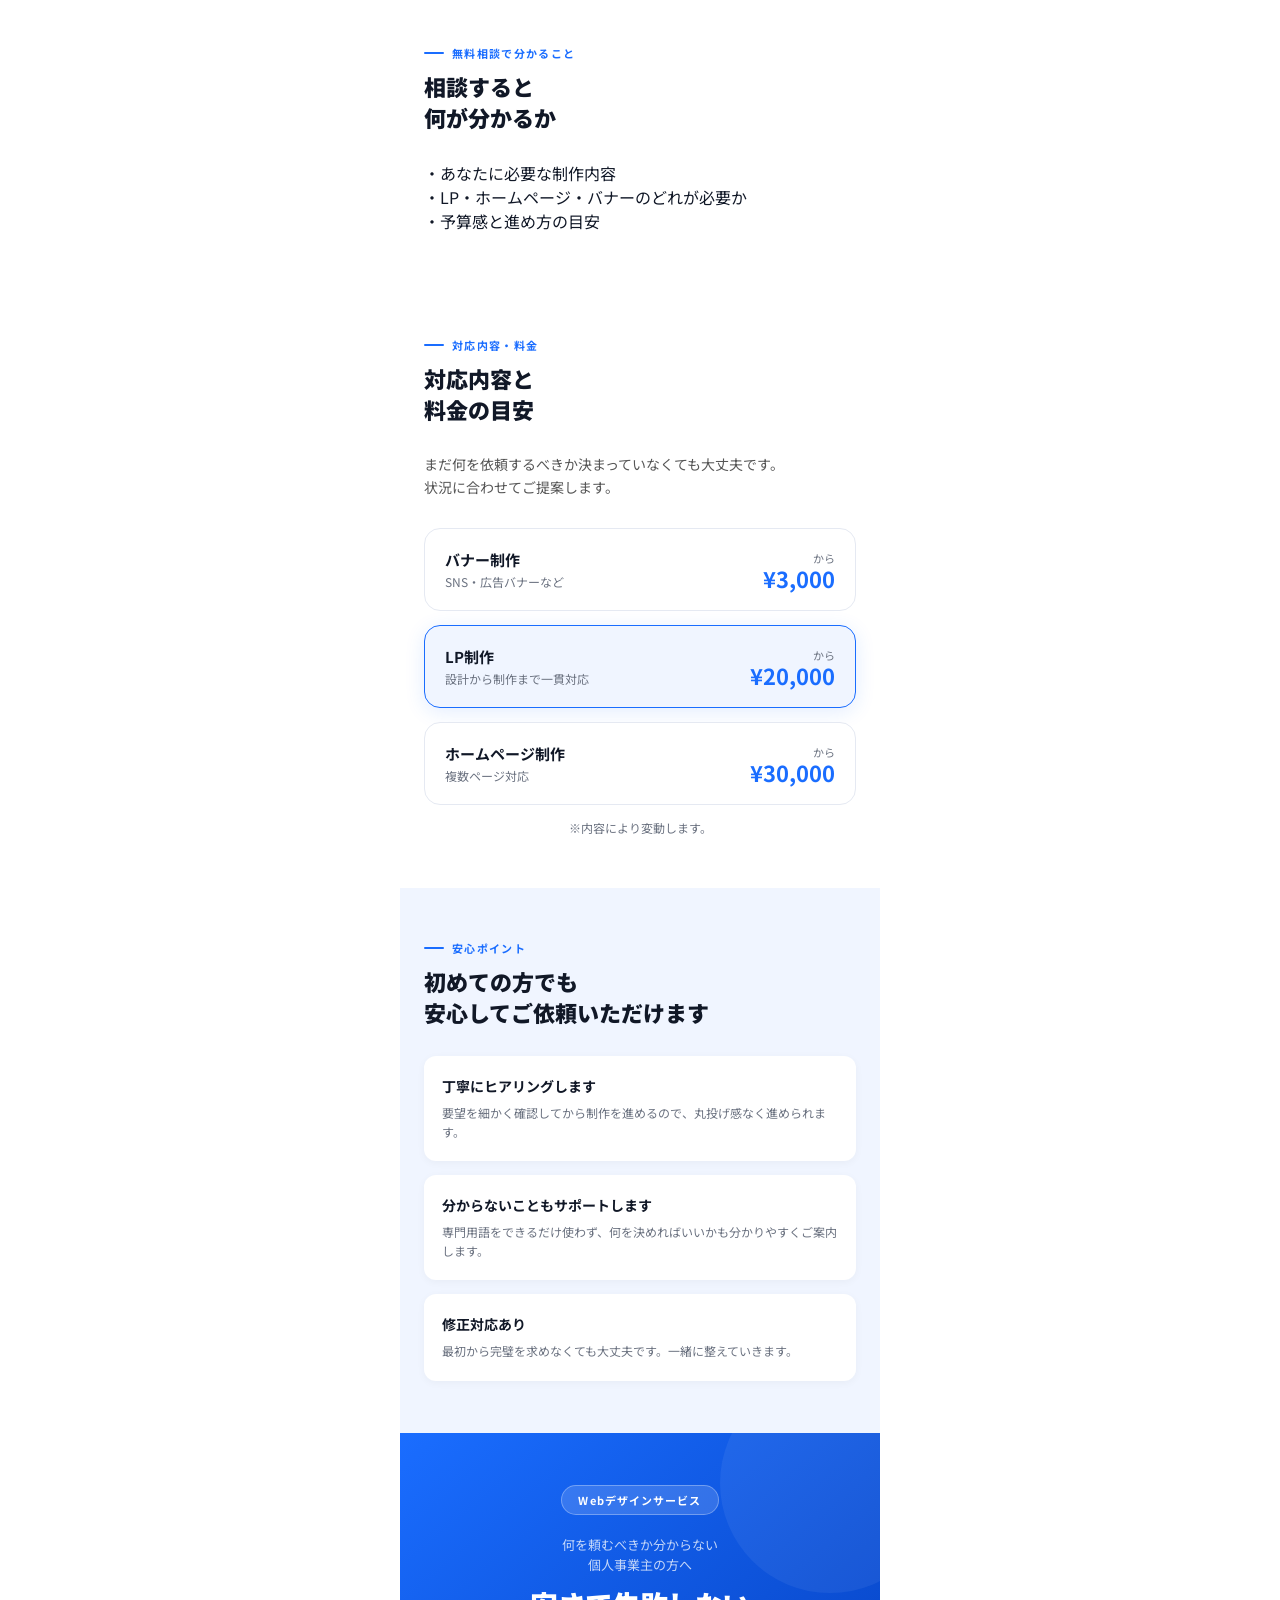
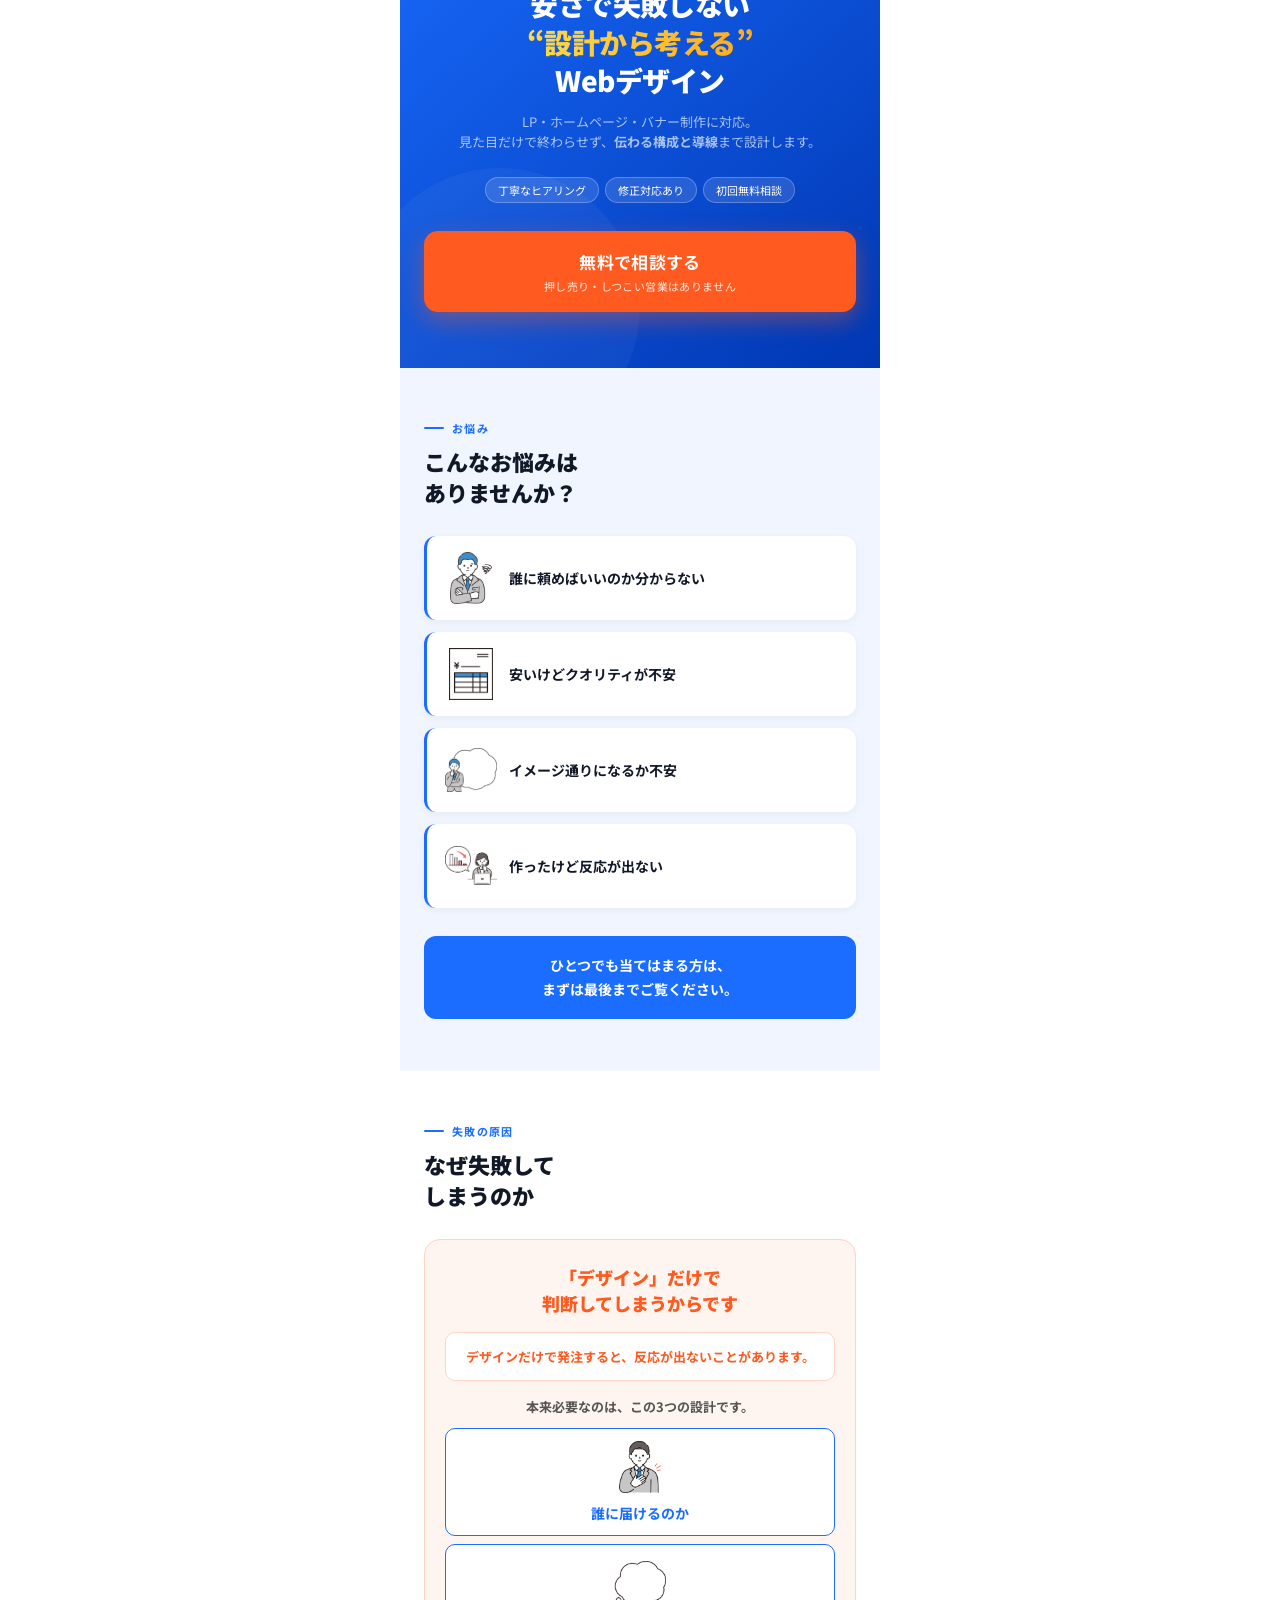
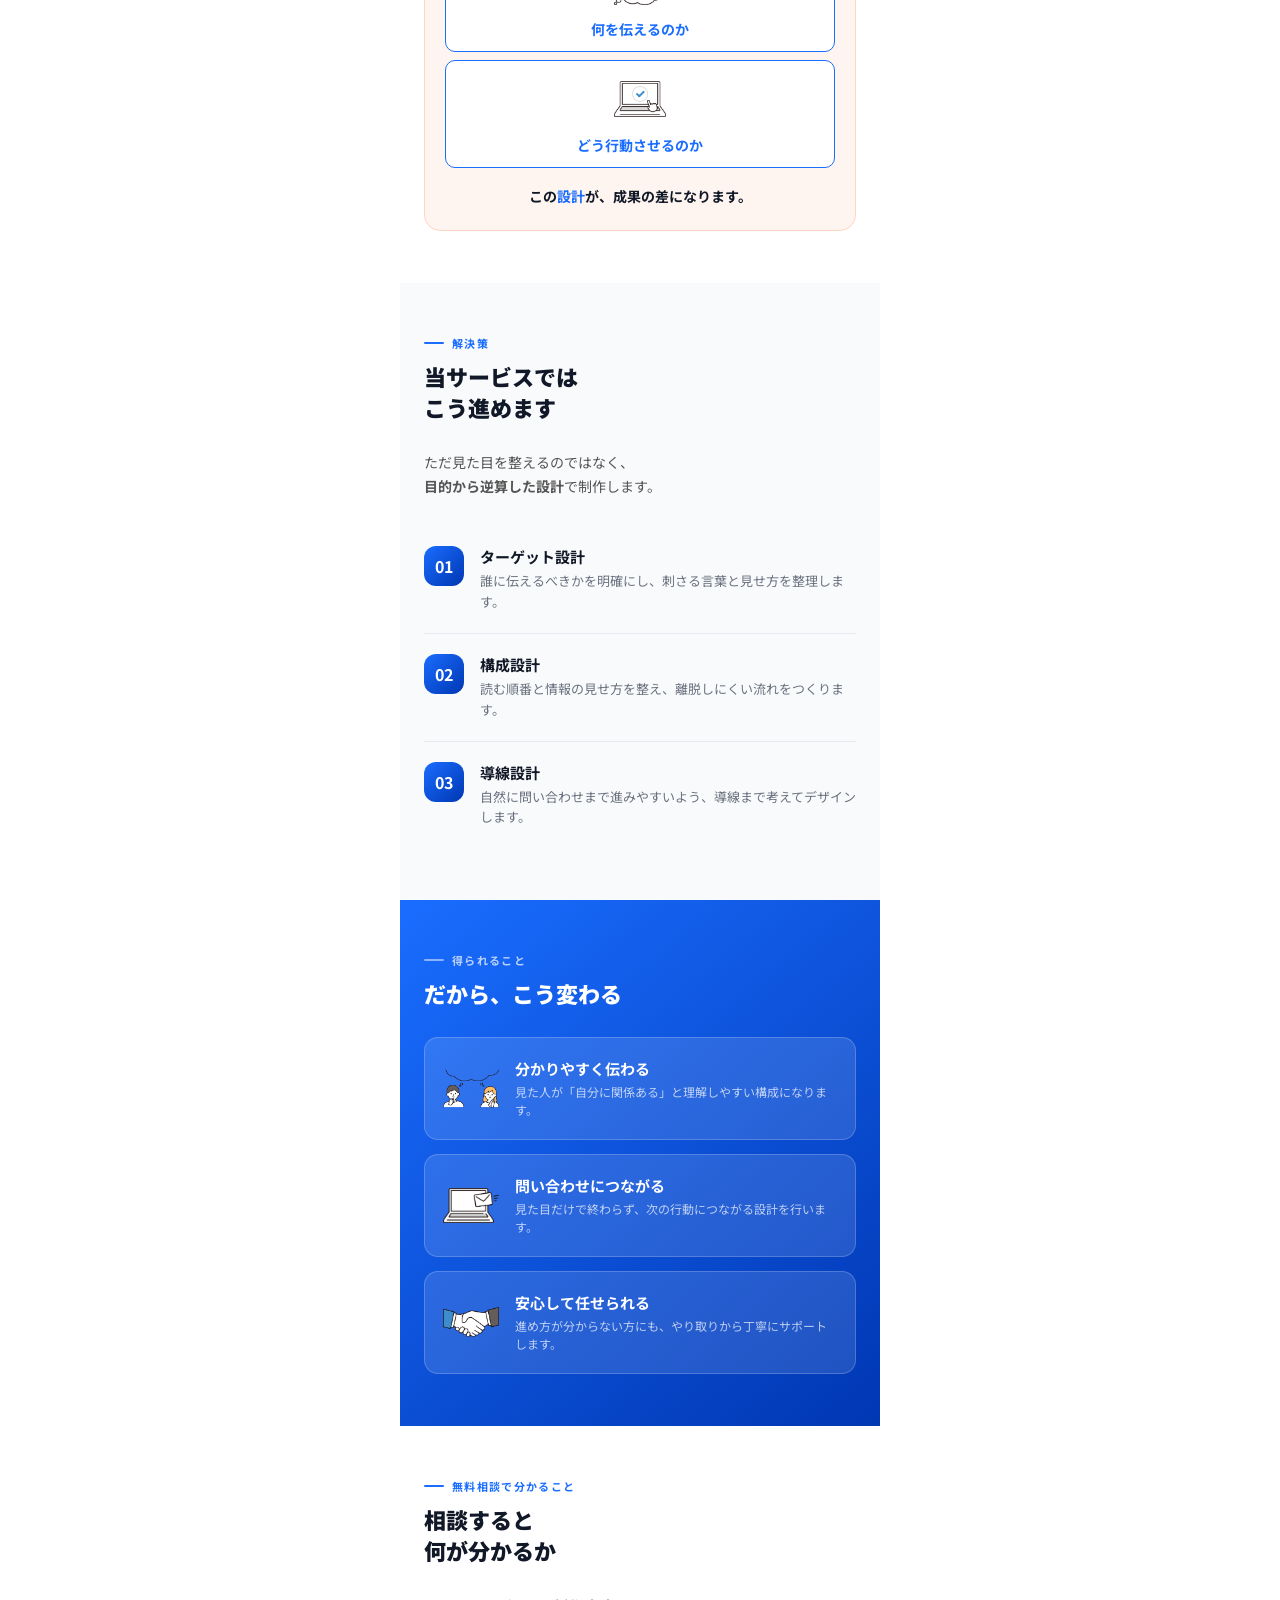
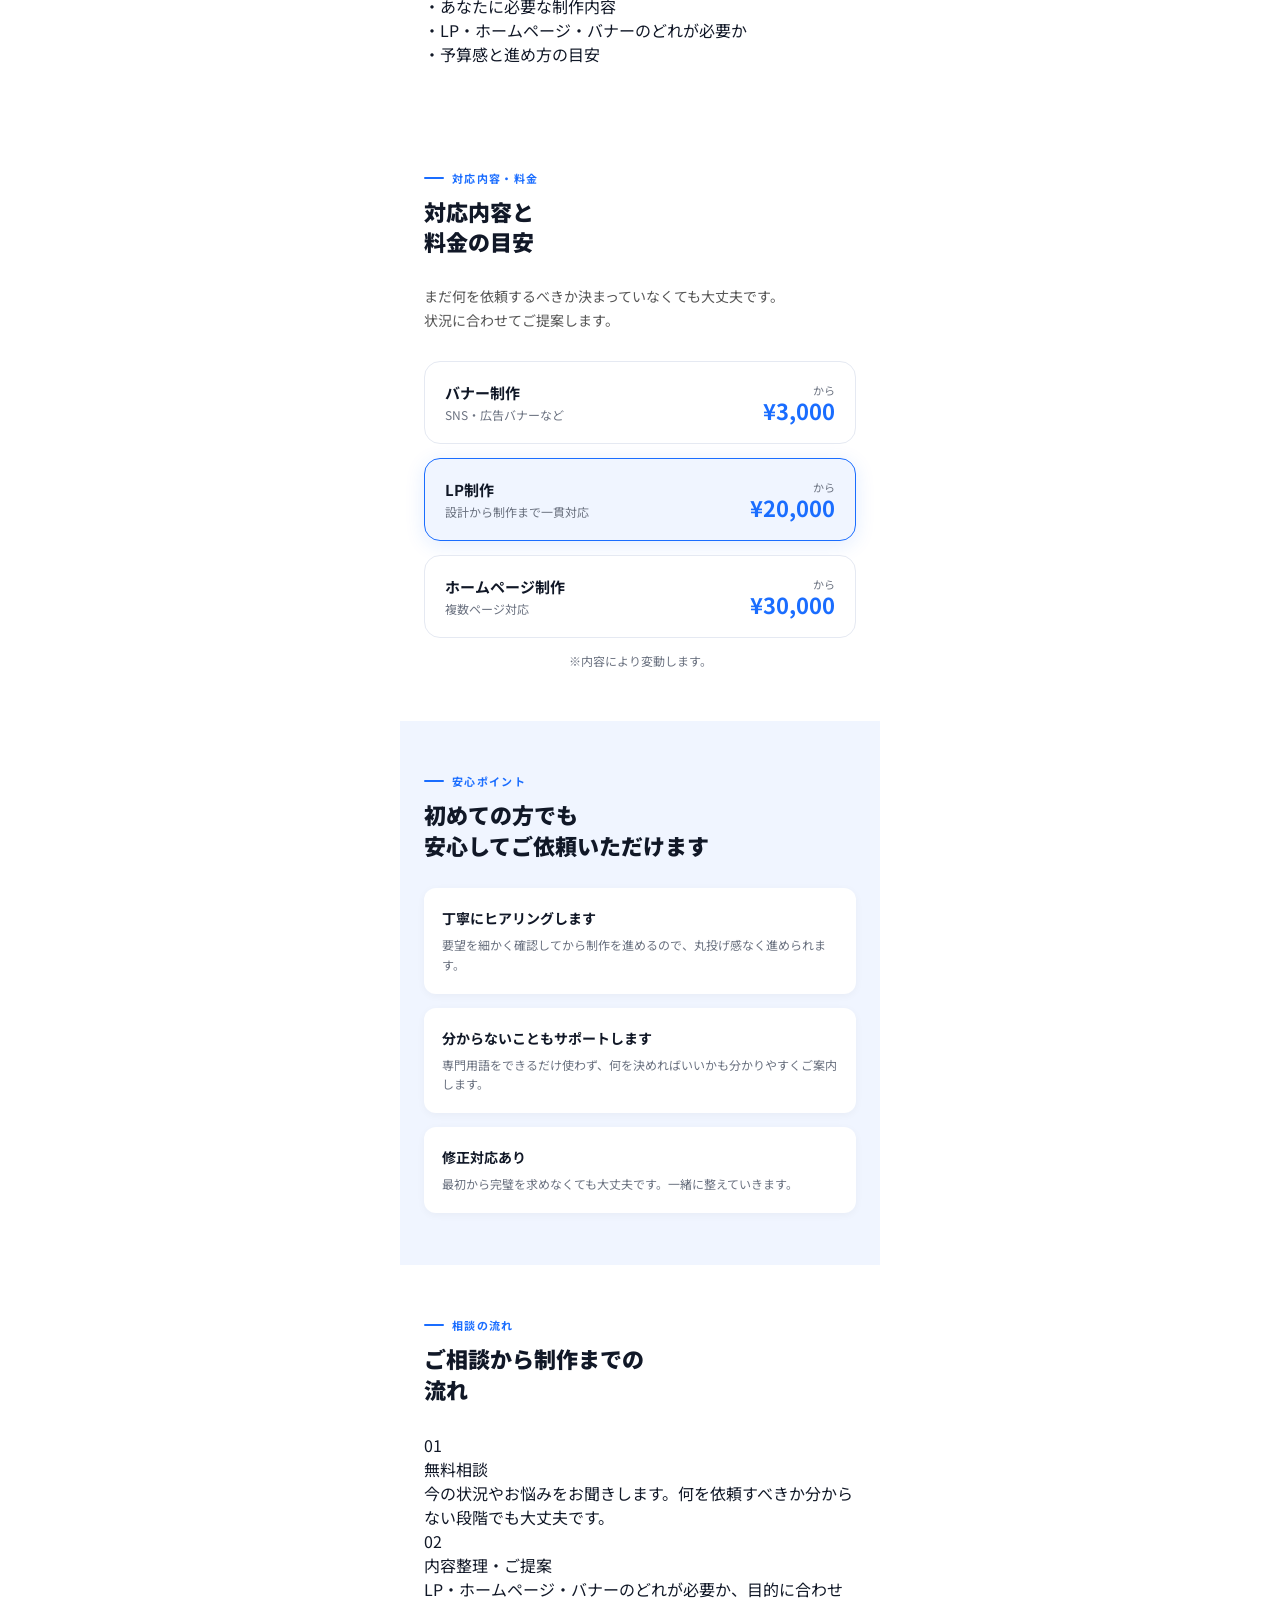
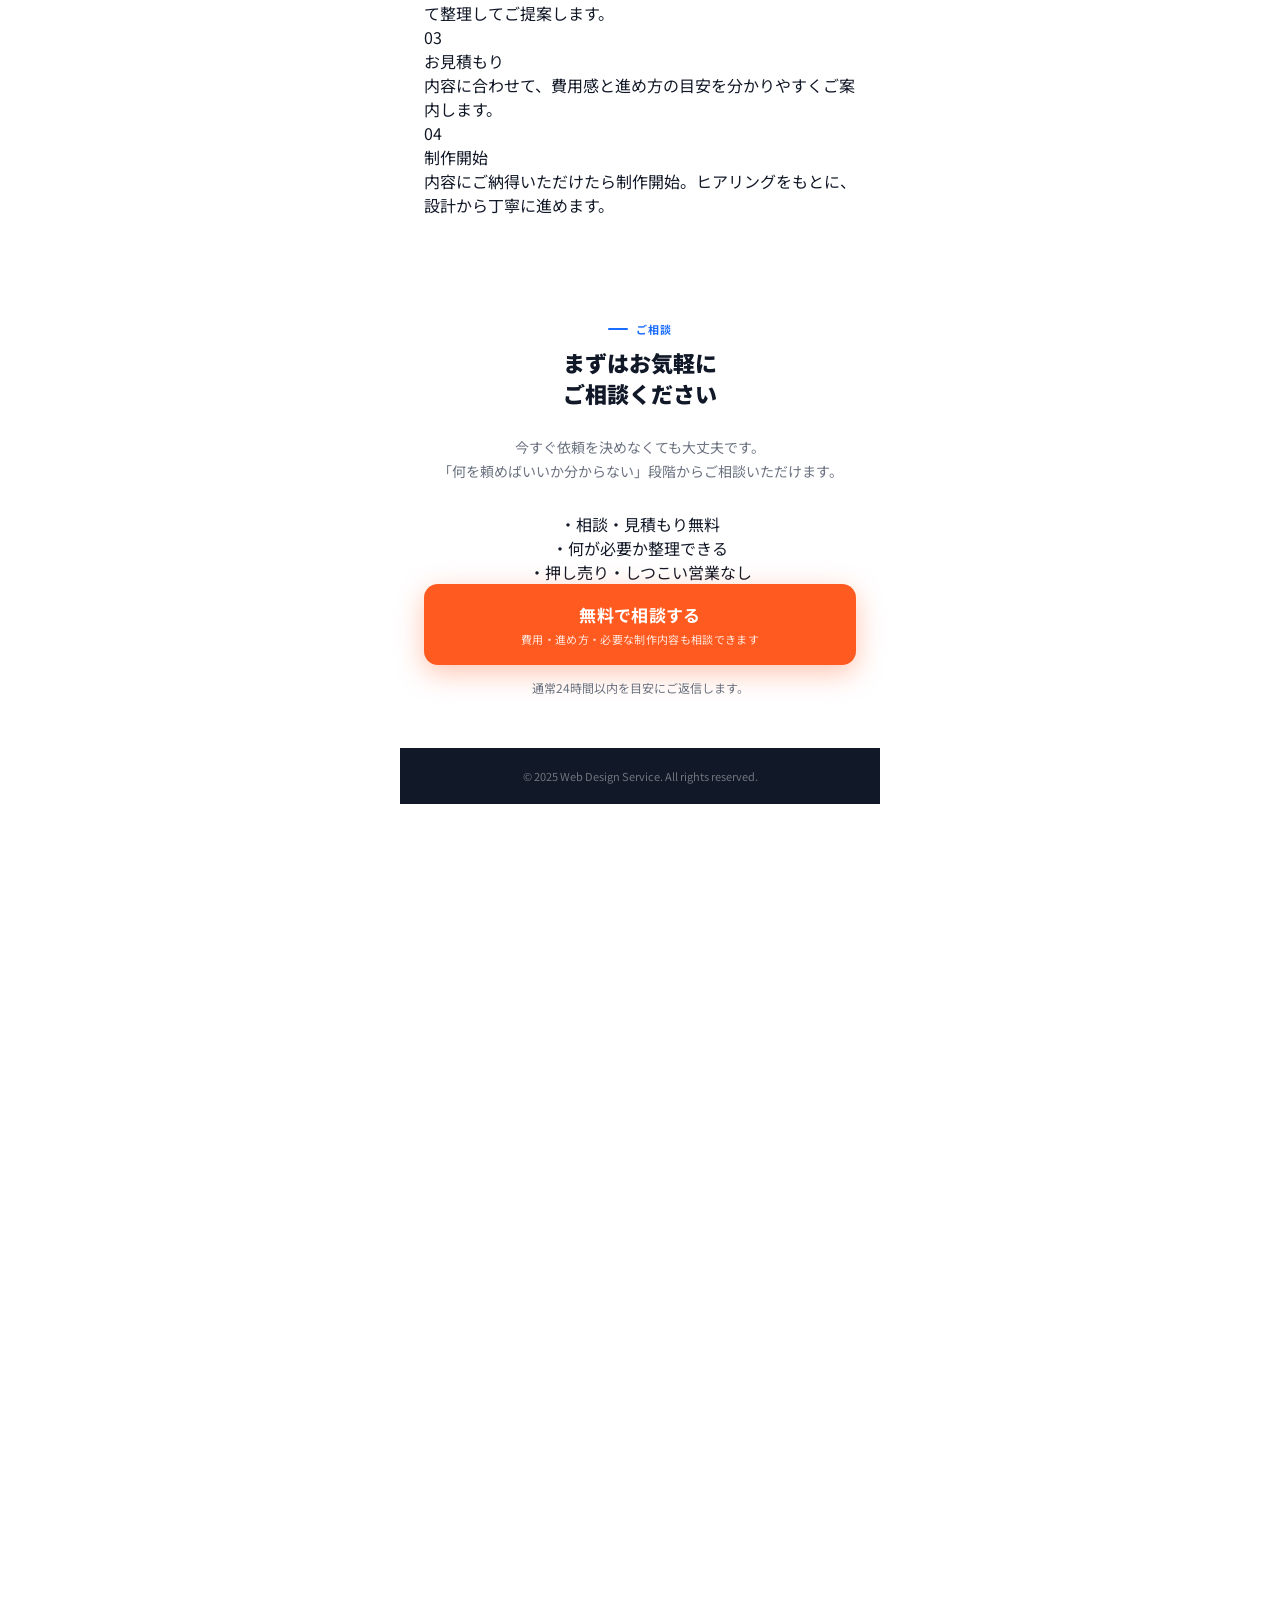
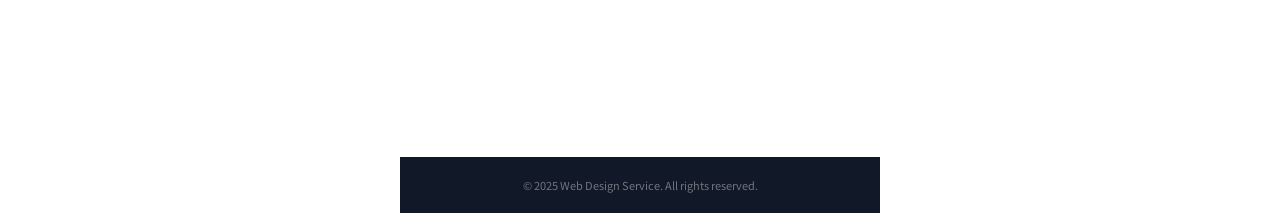
==== commit ac1ef10b: "Update index.html" ====
--- a/index.html
+++ b/index.html
@@ -343,6 +343,351 @@
       </div>
     </section>
 
+    <!DOCTYPE html>
+<html lang="ja">
+<head>
+  <meta charset="UTF-8">
+  <meta name="viewport" content="width=device-width, initial-scale=1.0">
+  <title>LP・ホームページ・バナー制作｜何を頼むべきか分からない個人事業主の方へ</title>
+  <meta name="description" content="LP・ホームページ・バナー制作を、設計から丁寧に対応。何を頼むべきか分からない個人事業主の方へ。相談・見積もり無料。">
+  <link href="https://fonts.googleapis.com/css2?family=Noto+Sans+JP:wght@400;500;700;900&display=swap" rel="stylesheet">
+  <link rel="stylesheet" href="style.css?v=4">
+</head>
+<body>
+
+  <div class="lp-container">
+
+    <!-- HERO -->
+    <section class="hero">
+      <div class="hero-bg-noise"></div>
+      <div class="hero-circle hero-circle-right"></div>
+      <div class="hero-circle hero-circle-left"></div>
+
+      <div class="hero-inner">
+        <p class="hero-badge reveal">Webデザインサービス</p>
+
+        <p class="hero-lead reveal delay-1">
+          何を頼むべきか分からない<br>
+          個人事業主の方へ
+        </p>
+
+        <h1 class="hero-title reveal delay-2">
+          安さで失敗しない<br>
+          <span>“設計から考える”</span><br>
+          Webデザイン
+        </h1>
+
+        <p class="hero-sub reveal delay-3">
+          LP・ホームページ・バナー制作に対応。<br>
+          見た目だけで終わらせず、<strong>伝わる構成と導線</strong>まで設計します。
+        </p>
+
+        <div class="hero-tags reveal delay-3">
+          <span>丁寧なヒアリング</span>
+          <span>修正対応あり</span>
+          <span>初回無料相談</span>
+        </div>
+
+        <a
+          href="https://line.me/R/ti/p/@240asefk?ts=04011001&oat_content=url"
+          class="hero-btn reveal delay-3"
+          target="_blank"
+          rel="noopener noreferrer"
+        >
+          無料で相談する
+          <span>押し売り・しつこい営業はありません</span>
+        </a>
+      </div>
+    </section>
+
+    <!-- PROBLEM -->
+    <section class="section blue-soft">
+      <div class="section-label reveal">
+        <span></span>お悩み
+      </div>
+
+      <h2 class="section-title reveal">
+        こんなお悩みは<br>
+        ありませんか？
+      </h2>
+
+      <div class="problem-list">
+        <div class="problem-card reveal delay-1">
+          <div class="problem-icon">
+            <img src="20953_color.jpg" alt="誰に頼めばいいのか分からないイラスト">
+          </div>
+          <p>誰に頼めばいいのか分からない</p>
+        </div>
+
+        <div class="problem-card reveal delay-2">
+          <div class="problem-icon">
+            <img src="18139_color.jpg" alt="安いけどクオリティが不安なイラスト">
+          </div>
+          <p>安いけどクオリティが不安</p>
+        </div>
+
+        <div class="problem-card reveal delay-3">
+          <div class="problem-icon">
+            <img src="27232_color.jpg" alt="イメージ通りになるか不安なイラスト">
+          </div>
+          <p>イメージ通りになるか不安</p>
+        </div>
+
+        <div class="problem-card reveal delay-3">
+          <div class="problem-icon">
+            <img src="16953_color.jpg" alt="作ったけど反応が出ないイラスト">
+          </div>
+          <p>作ったけど反応が出ない</p>
+        </div>
+      </div>
+
+      <div class="problem-note reveal delay-3">
+        ひとつでも当てはまる方は、<br>
+        まずは最後までご覧ください。
+      </div>
+    </section>
+
+    <!-- WHY -->
+    <section class="section white">
+      <div class="section-label reveal">
+        <span></span>失敗の原因
+      </div>
+
+      <h2 class="section-title reveal">
+        なぜ失敗して<br>
+        しまうのか
+      </h2>
+
+      <div class="why-box reveal delay-1">
+        <p class="why-main">
+          「デザイン」だけで<br>
+          判断してしまうからです
+        </p>
+
+        <div class="why-ng">
+          <p>デザインだけで発注すると、反応が出ないことがあります。</p>
+        </div>
+
+        <p class="why-sub">本来必要なのは、この3つの設計です。</p>
+
+        <div class="why-points">
+          <div class="why-point-item">
+            <img src="26433_color.jpg" alt="誰に届けるのかのイラスト">
+            <span>誰に届けるのか</span>
+          </div>
+
+          <div class="why-point-item">
+            <img src="27113_color.jpg" alt="何を伝えるのかのイラスト">
+            <span>何を伝えるのか</span>
+          </div>
+
+          <div class="why-point-item">
+            <img src="15349_color.jpg" alt="どう行動させるのかのイラスト">
+            <span>どう行動させるのか</span>
+          </div>
+        </div>
+
+        <p class="why-end">
+          この<span>設計</span>が、成果の差になります。
+        </p>
+      </div>
+    </section>
+
+    <!-- SOLUTION -->
+    <section class="section light-gray">
+      <div class="section-label reveal">
+        <span></span>解決策
+      </div>
+
+      <h2 class="section-title reveal">
+        当サービスでは<br>
+        こう進めます
+      </h2>
+
+      <p class="section-text reveal delay-1">
+        ただ見た目を整えるのではなく、<br>
+        <strong>目的から逆算した設計</strong>で制作します。
+      </p>
+
+      <div class="solution-list">
+        <div class="solution-item reveal delay-1">
+          <div class="solution-num">01</div>
+          <div class="solution-body">
+            <p class="solution-title">ターゲット設計</p>
+            <p class="solution-desc">誰に伝えるべきかを明確にし、刺さる言葉と見せ方を整理します。</p>
+          </div>
+        </div>
+
+        <div class="solution-item reveal delay-2">
+          <div class="solution-num">02</div>
+          <div class="solution-body">
+            <p class="solution-title">構成設計</p>
+            <p class="solution-desc">読む順番と情報の見せ方を整え、離脱しにくい流れをつくります。</p>
+          </div>
+        </div>
+
+        <div class="solution-item reveal delay-3">
+          <div class="solution-num">03</div>
+          <div class="solution-body">
+            <p class="solution-title">導線設計</p>
+            <p class="solution-desc">自然に問い合わせまで進みやすいよう、導線まで考えてデザインします。</p>
+          </div>
+        </div>
+      </div>
+    </section>
+
+    <!-- BENEFIT -->
+    <section class="section benefit-section">
+      <div class="section-label white-label reveal">
+        <span></span>得られること
+      </div>
+
+      <h2 class="section-title white-title reveal">
+        だから、こう変わる
+      </h2>
+
+      <div class="benefit-list">
+        <div class="benefit-card reveal delay-1">
+          <div class="benefit-emoji">
+            <img src="27220_color.jpg" alt="分かりやすく伝わるイラスト">
+          </div>
+          <div>
+            <p class="benefit-card-title">分かりやすく伝わる</p>
+            <p class="benefit-card-desc">見た人が「自分に関係ある」と理解しやすい構成になります。</p>
+          </div>
+        </div>
+
+        <div class="benefit-card reveal delay-2">
+          <div class="benefit-emoji">
+            <img src="11213_color.jpg" alt="問い合わせにつながるイラスト">
+          </div>
+          <div>
+            <p class="benefit-card-title">問い合わせにつながる</p>
+            <p class="benefit-card-desc">見た目だけで終わらず、次の行動につながる設計を行います。</p>
+          </div>
+        </div>
+
+        <div class="benefit-card reveal delay-3">
+          <div class="benefit-emoji">
+            <img src="7685_color.jpg" alt="安心して任せられるイラスト">
+          </div>
+          <div>
+            <p class="benefit-card-title">安心して任せられる</p>
+            <p class="benefit-card-desc">進め方が分からない方にも、やり取りから丁寧にサポートします。</p>
+          </div>
+        </div>
+      </div>
+    </section>
+
+    <!-- CONSULT -->
+    <section class="section white">
+      <div class="section-label reveal">
+        <span></span>無料相談で分かること
+      </div>
+
+      <h2 class="section-title reveal">
+        相談すると<br>
+        何が分かるか
+      </h2>
+
+      <div class="consult-list">
+        <div class="consult-card reveal delay-1">
+          <p>・あなたに必要な制作内容</p>
+        </div>
+
+        <div class="consult-card reveal delay-2">
+          <p>・LP・ホームページ・バナーのどれが必要か</p>
+        </div>
+
+        <div class="consult-card reveal delay-3">
+          <p>・予算感と進め方の目安</p>
+        </div>
+      </div>
+    </section>
+
+    <!-- PRICING -->
+    <section class="section white pricing-section">
+      <div class="section-label reveal">
+        <span></span>対応内容・料金
+      </div>
+
+      <h2 class="section-title reveal">
+        対応内容と<br>
+        料金の目安
+      </h2>
+
+      <p class="section-text reveal delay-1">
+        まだ何を依頼するべきか決まっていなくても大丈夫です。<br>
+        状況に合わせてご提案します。
+      </p>
+
+      <div class="pricing-list">
+        <div class="pricing-card reveal delay-1">
+          <div>
+            <p class="pricing-name">バナー制作</p>
+            <p class="pricing-desc">SNS・広告バナーなど</p>
+          </div>
+          <div class="pricing-price-wrap">
+            <p class="pricing-small">から</p>
+            <p class="pricing-price">¥3,000</p>
+          </div>
+        </div>
+
+        <div class="pricing-card featured reveal delay-2">
+          <div>
+            <p class="pricing-name">LP制作</p>
+            <p class="pricing-desc">設計から制作まで一貫対応</p>
+          </div>
+          <div class="pricing-price-wrap">
+            <p class="pricing-small">から</p>
+            <p class="pricing-price">¥20,000</p>
+          </div>
+        </div>
+
+        <div class="pricing-card reveal delay-3">
+          <div>
+            <p class="pricing-name">ホームページ制作</p>
+            <p class="pricing-desc">複数ページ対応</p>
+          </div>
+          <div class="pricing-price-wrap">
+            <p class="pricing-small">から</p>
+            <p class="pricing-price">¥30,000</p>
+          </div>
+        </div>
+      </div>
+
+      <p class="pricing-note">※内容により変動します。</p>
+    </section>
+
+    <!-- TRUST -->
+    <section class="section blue-soft">
+      <div class="section-label reveal">
+        <span></span>安心ポイント
+      </div>
+
+      <h2 class="section-title reveal">
+        初めての方でも<br>
+        安心してご依頼いただけます
+      </h2>
+
+      <div class="trust-list">
+        <div class="trust-card reveal delay-1">
+          <p class="trust-title">丁寧にヒアリングします</p>
+          <p class="trust-desc">要望を細かく確認してから制作を進めるので、丸投げ感なく進められます。</p>
+        </div>
+
+        <div class="trust-card reveal delay-2">
+          <p class="trust-title">分からないこともサポートします</p>
+          <p class="trust-desc">専門用語をできるだけ使わず、何を決めればいいかも分かりやすくご案内します。</p>
+        </div>
+
+        <div class="trust-card reveal delay-3">
+          <p class="trust-title">修正対応あり</p>
+          <p class="trust-desc">最初から完璧を求めなくても大丈夫です。一緒に整えていきます。</p>
+        </div>
+      </div>
+    </section>
+
     <!-- FLOW -->
     <section class="section white">
       <div class="section-label reveal">
@@ -448,3 +793,103 @@
 
 </body>
 </html>
+
+      <h2 class="section-title reveal">
+        ご相談から制作までの<br>
+        流れ
+      </h2>
+
+      <div class="flow-list">
+        <div class="flow-item reveal delay-1">
+          <div class="flow-num">01</div>
+          <div class="flow-body">
+            <p class="flow-title">無料相談</p>
+            <p class="flow-desc">今の状況やお悩みをお聞きします。何を依頼すべきか分からない段階でも大丈夫です。</p>
+          </div>
+        </div>
+
+        <div class="flow-item reveal delay-2">
+          <div class="flow-num">02</div>
+          <div class="flow-body">
+            <p class="flow-title">内容整理・ご提案</p>
+            <p class="flow-desc">LP・ホームページ・バナーのどれが必要か、目的に合わせて整理してご提案します。</p>
+          </div>
+        </div>
+
+        <div class="flow-item reveal delay-3">
+          <div class="flow-num">03</div>
+          <div class="flow-body">
+            <p class="flow-title">お見積もり</p>
+            <p class="flow-desc">内容に合わせて、費用感と進め方の目安を分かりやすくご案内します。</p>
+          </div>
+        </div>
+
+        <div class="flow-item reveal delay-3">
+          <div class="flow-num">04</div>
+          <div class="flow-body">
+            <p class="flow-title">制作開始</p>
+            <p class="flow-desc">内容にご納得いただけたら制作開始。ヒアリングをもとに、設計から丁寧に進めます。</p>
+          </div>
+        </div>
+      </div>
+    </section>
+
+    <!-- CTA -->
+    <section id="contact" class="section final-cta">
+      <div class="section-label center-label reveal">
+        <span></span>ご相談
+      </div>
+
+      <h2 class="section-title center-title reveal">
+        まずはお気軽に<br>
+        ご相談ください
+      </h2>
+
+      <p class="final-text reveal delay-1">
+        今すぐ依頼を決めなくても大丈夫です。<br>
+        「何を頼めばいいか分からない」段階からご相談いただけます。
+      </p>
+
+      <div class="cta-support reveal delay-2">
+        <p>・相談・見積もり無料</p>
+        <p>・何が必要か整理できる</p>
+        <p>・押し売り・しつこい営業なし</p>
+      </div>
+
+      <a
+        href="https://line.me/R/ti/p/@240asefk?ts=04011001&oat_content=url"
+        class="final-btn reveal delay-3"
+        target="_blank"
+        rel="noopener noreferrer"
+      >
+        無料で相談する
+        <span>費用・進め方・必要な制作内容も相談できます</span>
+      </a>
+
+      <p class="final-note reveal delay-3">
+        通常24時間以内を目安にご返信します。
+      </p>
+    </section>
+
+    <footer class="footer">
+      © 2025 Web Design Service. All rights reserved.
+    </footer>
+
+  </div>
+
+  <script>
+    const observer = new IntersectionObserver((entries) => {
+      entries.forEach((entry) => {
+        if (entry.isIntersecting) {
+          entry.target.classList.add('on');
+        }
+      });
+    }, { threshold: 0.15 });
+
+    document.querySelectorAll('.reveal').forEach((el) => {
+      observer.observe(el);
+    });
+  </script>
+
+</body>
+</html>
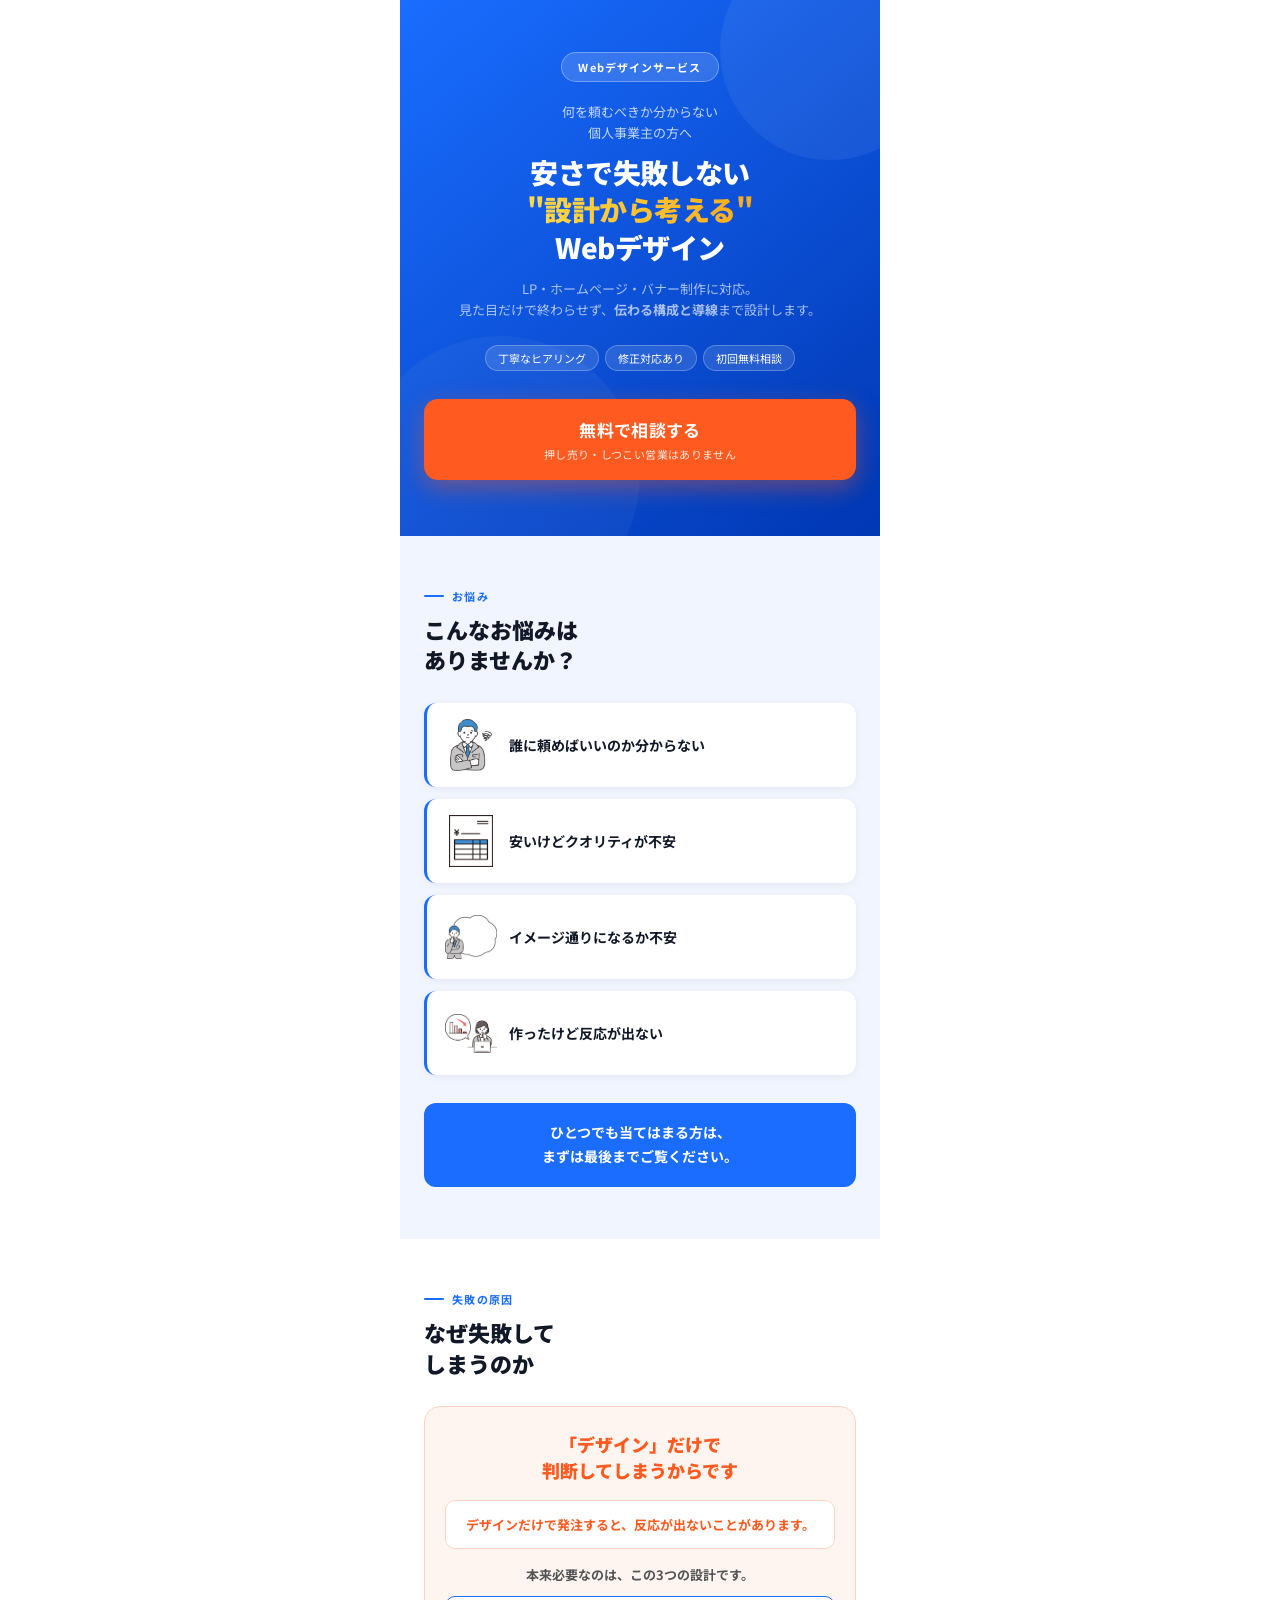
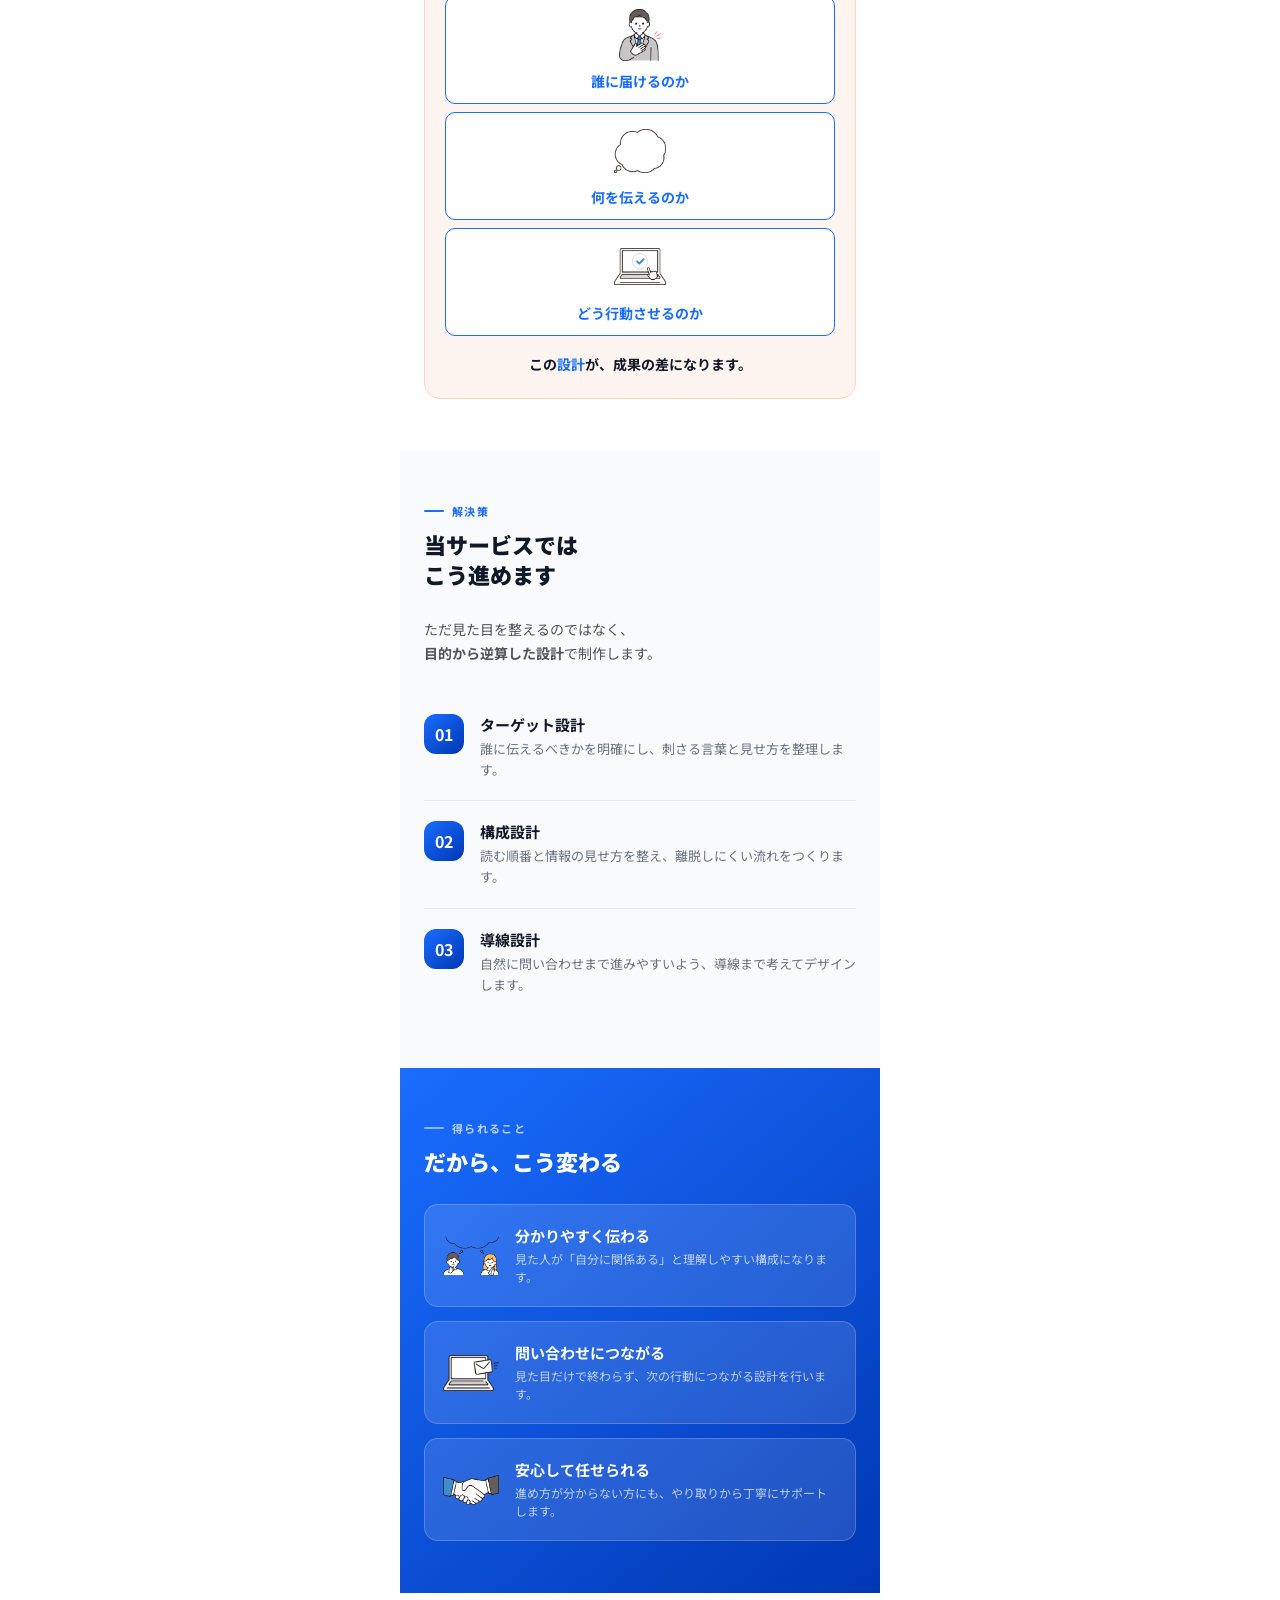
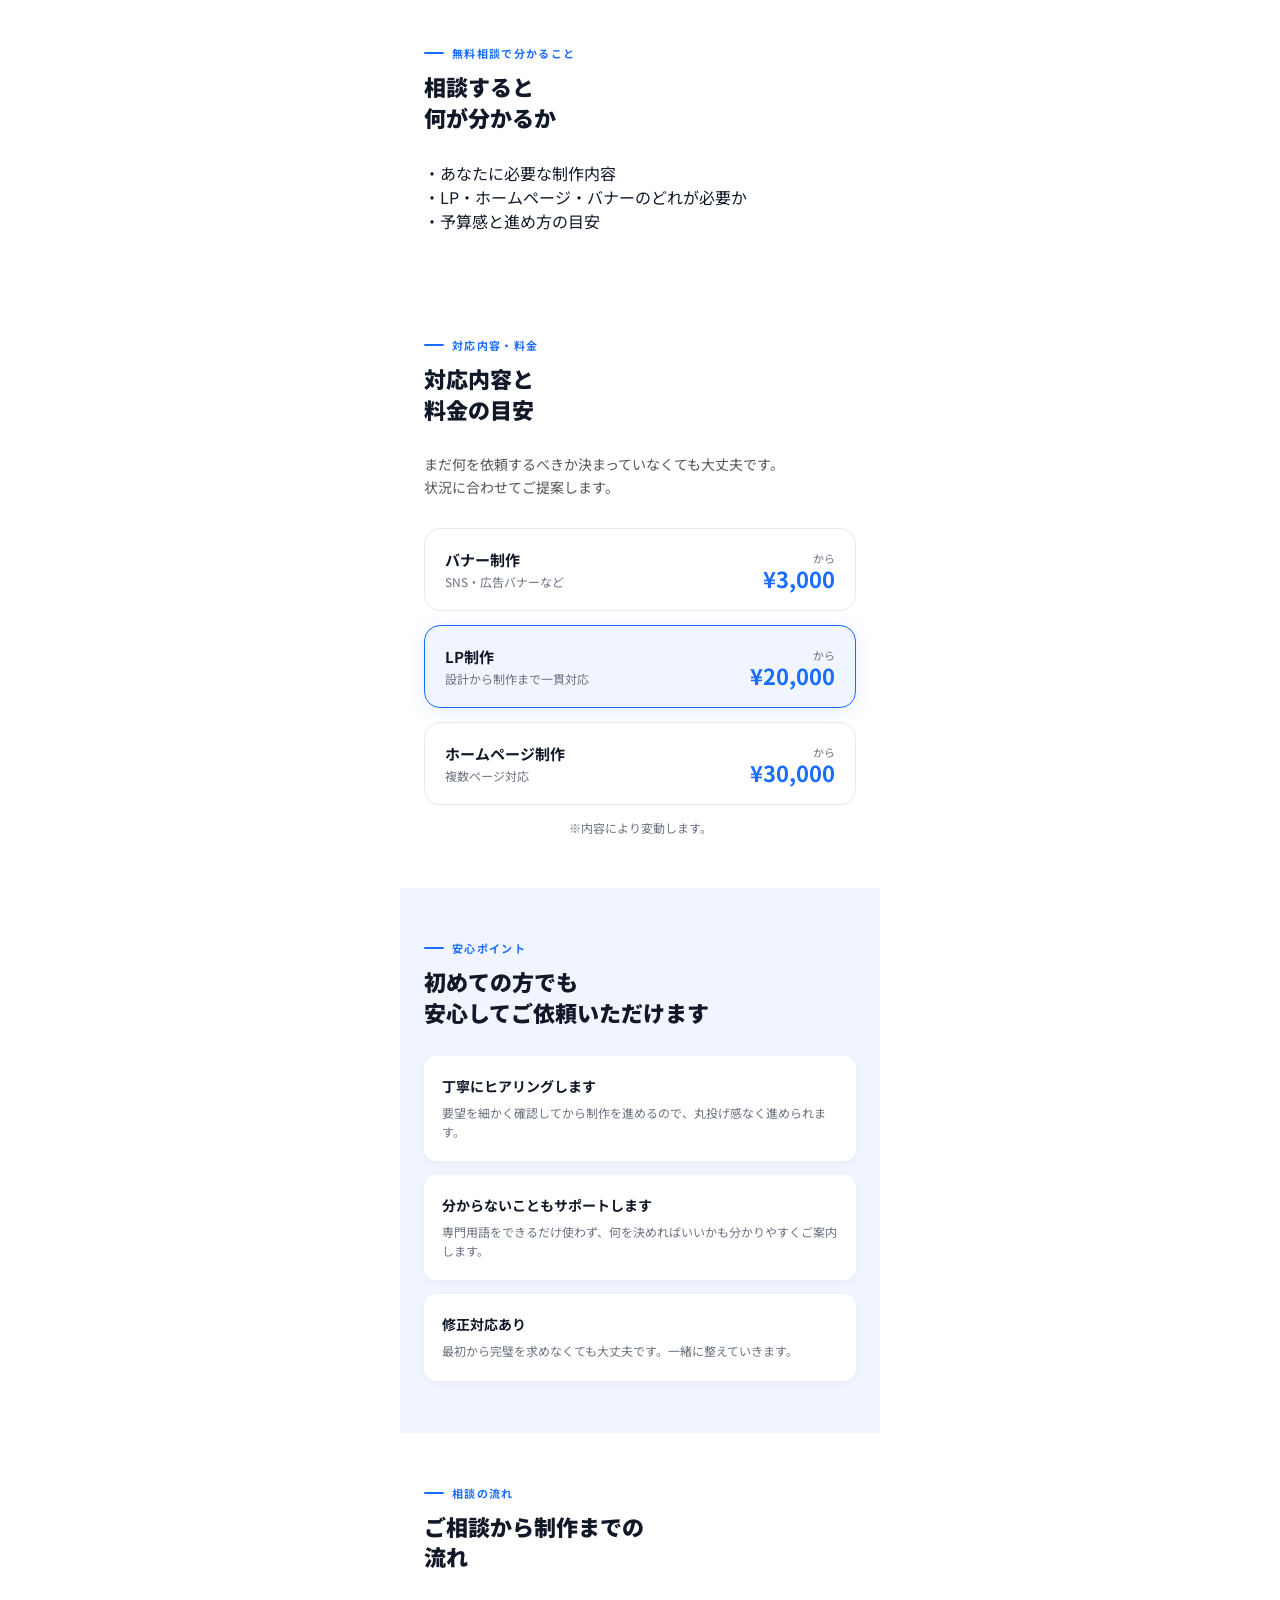
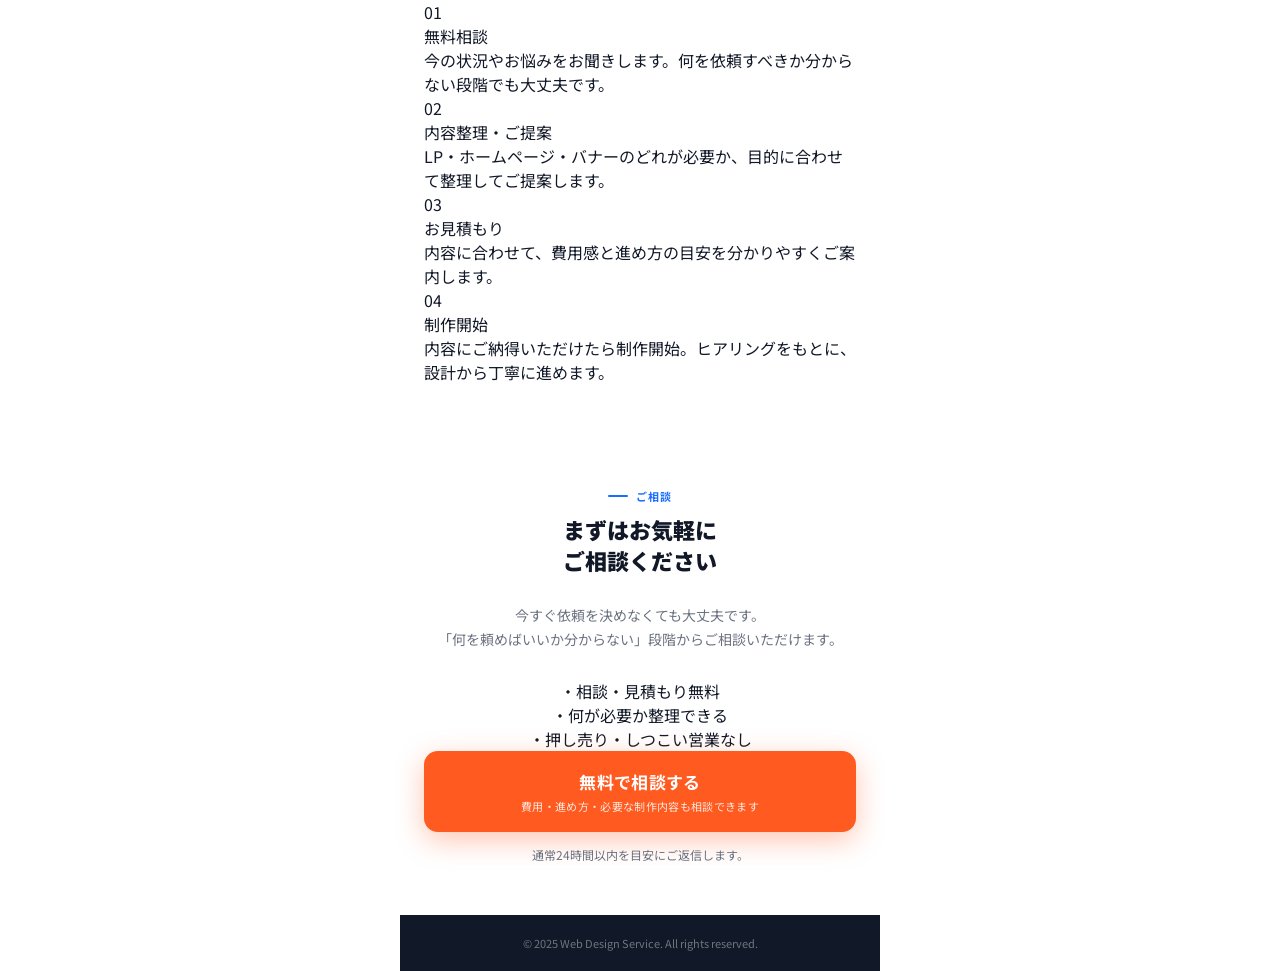
==== commit 3cb2df5c: "Update index.html" ====
--- a/index.html
+++ b/index.html
@@ -28,7 +28,7 @@
 
         <h1 class="hero-title reveal delay-2">
           安さで失敗しない<br>
-          <span>“設計から考える”</span><br>
+          <span>"設計から考える"</span><br>
           Webデザイン
         </h1>
 
@@ -343,351 +343,6 @@
       </div>
     </section>
 
-    <!DOCTYPE html>
-<html lang="ja">
-<head>
-  <meta charset="UTF-8">
-  <meta name="viewport" content="width=device-width, initial-scale=1.0">
-  <title>LP・ホームページ・バナー制作｜何を頼むべきか分からない個人事業主の方へ</title>
-  <meta name="description" content="LP・ホームページ・バナー制作を、設計から丁寧に対応。何を頼むべきか分からない個人事業主の方へ。相談・見積もり無料。">
-  <link href="https://fonts.googleapis.com/css2?family=Noto+Sans+JP:wght@400;500;700;900&display=swap" rel="stylesheet">
-  <link rel="stylesheet" href="style.css?v=4">
-</head>
-<body>
-
-  <div class="lp-container">
-
-    <!-- HERO -->
-    <section class="hero">
-      <div class="hero-bg-noise"></div>
-      <div class="hero-circle hero-circle-right"></div>
-      <div class="hero-circle hero-circle-left"></div>
-
-      <div class="hero-inner">
-        <p class="hero-badge reveal">Webデザインサービス</p>
-
-        <p class="hero-lead reveal delay-1">
-          何を頼むべきか分からない<br>
-          個人事業主の方へ
-        </p>
-
-        <h1 class="hero-title reveal delay-2">
-          安さで失敗しない<br>
-          <span>“設計から考える”</span><br>
-          Webデザイン
-        </h1>
-
-        <p class="hero-sub reveal delay-3">
-          LP・ホームページ・バナー制作に対応。<br>
-          見た目だけで終わらせず、<strong>伝わる構成と導線</strong>まで設計します。
-        </p>
-
-        <div class="hero-tags reveal delay-3">
-          <span>丁寧なヒアリング</span>
-          <span>修正対応あり</span>
-          <span>初回無料相談</span>
-        </div>
-
-        <a
-          href="https://line.me/R/ti/p/@240asefk?ts=04011001&oat_content=url"
-          class="hero-btn reveal delay-3"
-          target="_blank"
-          rel="noopener noreferrer"
-        >
-          無料で相談する
-          <span>押し売り・しつこい営業はありません</span>
-        </a>
-      </div>
-    </section>
-
-    <!-- PROBLEM -->
-    <section class="section blue-soft">
-      <div class="section-label reveal">
-        <span></span>お悩み
-      </div>
-
-      <h2 class="section-title reveal">
-        こんなお悩みは<br>
-        ありませんか？
-      </h2>
-
-      <div class="problem-list">
-        <div class="problem-card reveal delay-1">
-          <div class="problem-icon">
-            <img src="20953_color.jpg" alt="誰に頼めばいいのか分からないイラスト">
-          </div>
-          <p>誰に頼めばいいのか分からない</p>
-        </div>
-
-        <div class="problem-card reveal delay-2">
-          <div class="problem-icon">
-            <img src="18139_color.jpg" alt="安いけどクオリティが不安なイラスト">
-          </div>
-          <p>安いけどクオリティが不安</p>
-        </div>
-
-        <div class="problem-card reveal delay-3">
-          <div class="problem-icon">
-            <img src="27232_color.jpg" alt="イメージ通りになるか不安なイラスト">
-          </div>
-          <p>イメージ通りになるか不安</p>
-        </div>
-
-        <div class="problem-card reveal delay-3">
-          <div class="problem-icon">
-            <img src="16953_color.jpg" alt="作ったけど反応が出ないイラスト">
-          </div>
-          <p>作ったけど反応が出ない</p>
-        </div>
-      </div>
-
-      <div class="problem-note reveal delay-3">
-        ひとつでも当てはまる方は、<br>
-        まずは最後までご覧ください。
-      </div>
-    </section>
-
-    <!-- WHY -->
-    <section class="section white">
-      <div class="section-label reveal">
-        <span></span>失敗の原因
-      </div>
-
-      <h2 class="section-title reveal">
-        なぜ失敗して<br>
-        しまうのか
-      </h2>
-
-      <div class="why-box reveal delay-1">
-        <p class="why-main">
-          「デザイン」だけで<br>
-          判断してしまうからです
-        </p>
-
-        <div class="why-ng">
-          <p>デザインだけで発注すると、反応が出ないことがあります。</p>
-        </div>
-
-        <p class="why-sub">本来必要なのは、この3つの設計です。</p>
-
-        <div class="why-points">
-          <div class="why-point-item">
-            <img src="26433_color.jpg" alt="誰に届けるのかのイラスト">
-            <span>誰に届けるのか</span>
-          </div>
-
-          <div class="why-point-item">
-            <img src="27113_color.jpg" alt="何を伝えるのかのイラスト">
-            <span>何を伝えるのか</span>
-          </div>
-
-          <div class="why-point-item">
-            <img src="15349_color.jpg" alt="どう行動させるのかのイラスト">
-            <span>どう行動させるのか</span>
-          </div>
-        </div>
-
-        <p class="why-end">
-          この<span>設計</span>が、成果の差になります。
-        </p>
-      </div>
-    </section>
-
-    <!-- SOLUTION -->
-    <section class="section light-gray">
-      <div class="section-label reveal">
-        <span></span>解決策
-      </div>
-
-      <h2 class="section-title reveal">
-        当サービスでは<br>
-        こう進めます
-      </h2>
-
-      <p class="section-text reveal delay-1">
-        ただ見た目を整えるのではなく、<br>
-        <strong>目的から逆算した設計</strong>で制作します。
-      </p>
-
-      <div class="solution-list">
-        <div class="solution-item reveal delay-1">
-          <div class="solution-num">01</div>
-          <div class="solution-body">
-            <p class="solution-title">ターゲット設計</p>
-            <p class="solution-desc">誰に伝えるべきかを明確にし、刺さる言葉と見せ方を整理します。</p>
-          </div>
-        </div>
-
-        <div class="solution-item reveal delay-2">
-          <div class="solution-num">02</div>
-          <div class="solution-body">
-            <p class="solution-title">構成設計</p>
-            <p class="solution-desc">読む順番と情報の見せ方を整え、離脱しにくい流れをつくります。</p>
-          </div>
-        </div>
-
-        <div class="solution-item reveal delay-3">
-          <div class="solution-num">03</div>
-          <div class="solution-body">
-            <p class="solution-title">導線設計</p>
-            <p class="solution-desc">自然に問い合わせまで進みやすいよう、導線まで考えてデザインします。</p>
-          </div>
-        </div>
-      </div>
-    </section>
-
-    <!-- BENEFIT -->
-    <section class="section benefit-section">
-      <div class="section-label white-label reveal">
-        <span></span>得られること
-      </div>
-
-      <h2 class="section-title white-title reveal">
-        だから、こう変わる
-      </h2>
-
-      <div class="benefit-list">
-        <div class="benefit-card reveal delay-1">
-          <div class="benefit-emoji">
-            <img src="27220_color.jpg" alt="分かりやすく伝わるイラスト">
-          </div>
-          <div>
-            <p class="benefit-card-title">分かりやすく伝わる</p>
-            <p class="benefit-card-desc">見た人が「自分に関係ある」と理解しやすい構成になります。</p>
-          </div>
-        </div>
-
-        <div class="benefit-card reveal delay-2">
-          <div class="benefit-emoji">
-            <img src="11213_color.jpg" alt="問い合わせにつながるイラスト">
-          </div>
-          <div>
-            <p class="benefit-card-title">問い合わせにつながる</p>
-            <p class="benefit-card-desc">見た目だけで終わらず、次の行動につながる設計を行います。</p>
-          </div>
-        </div>
-
-        <div class="benefit-card reveal delay-3">
-          <div class="benefit-emoji">
-            <img src="7685_color.jpg" alt="安心して任せられるイラスト">
-          </div>
-          <div>
-            <p class="benefit-card-title">安心して任せられる</p>
-            <p class="benefit-card-desc">進め方が分からない方にも、やり取りから丁寧にサポートします。</p>
-          </div>
-        </div>
-      </div>
-    </section>
-
-    <!-- CONSULT -->
-    <section class="section white">
-      <div class="section-label reveal">
-        <span></span>無料相談で分かること
-      </div>
-
-      <h2 class="section-title reveal">
-        相談すると<br>
-        何が分かるか
-      </h2>
-
-      <div class="consult-list">
-        <div class="consult-card reveal delay-1">
-          <p>・あなたに必要な制作内容</p>
-        </div>
-
-        <div class="consult-card reveal delay-2">
-          <p>・LP・ホームページ・バナーのどれが必要か</p>
-        </div>
-
-        <div class="consult-card reveal delay-3">
-          <p>・予算感と進め方の目安</p>
-        </div>
-      </div>
-    </section>
-
-    <!-- PRICING -->
-    <section class="section white pricing-section">
-      <div class="section-label reveal">
-        <span></span>対応内容・料金
-      </div>
-
-      <h2 class="section-title reveal">
-        対応内容と<br>
-        料金の目安
-      </h2>
-
-      <p class="section-text reveal delay-1">
-        まだ何を依頼するべきか決まっていなくても大丈夫です。<br>
-        状況に合わせてご提案します。
-      </p>
-
-      <div class="pricing-list">
-        <div class="pricing-card reveal delay-1">
-          <div>
-            <p class="pricing-name">バナー制作</p>
-            <p class="pricing-desc">SNS・広告バナーなど</p>
-          </div>
-          <div class="pricing-price-wrap">
-            <p class="pricing-small">から</p>
-            <p class="pricing-price">¥3,000</p>
-          </div>
-        </div>
-
-        <div class="pricing-card featured reveal delay-2">
-          <div>
-            <p class="pricing-name">LP制作</p>
-            <p class="pricing-desc">設計から制作まで一貫対応</p>
-          </div>
-          <div class="pricing-price-wrap">
-            <p class="pricing-small">から</p>
-            <p class="pricing-price">¥20,000</p>
-          </div>
-        </div>
-
-        <div class="pricing-card reveal delay-3">
-          <div>
-            <p class="pricing-name">ホームページ制作</p>
-            <p class="pricing-desc">複数ページ対応</p>
-          </div>
-          <div class="pricing-price-wrap">
-            <p class="pricing-small">から</p>
-            <p class="pricing-price">¥30,000</p>
-          </div>
-        </div>
-      </div>
-
-      <p class="pricing-note">※内容により変動します。</p>
-    </section>
-
-    <!-- TRUST -->
-    <section class="section blue-soft">
-      <div class="section-label reveal">
-        <span></span>安心ポイント
-      </div>
-
-      <h2 class="section-title reveal">
-        初めての方でも<br>
-        安心してご依頼いただけます
-      </h2>
-
-      <div class="trust-list">
-        <div class="trust-card reveal delay-1">
-          <p class="trust-title">丁寧にヒアリングします</p>
-          <p class="trust-desc">要望を細かく確認してから制作を進めるので、丸投げ感なく進められます。</p>
-        </div>
-
-        <div class="trust-card reveal delay-2">
-          <p class="trust-title">分からないこともサポートします</p>
-          <p class="trust-desc">専門用語をできるだけ使わず、何を決めればいいかも分かりやすくご案内します。</p>
-        </div>
-
-        <div class="trust-card reveal delay-3">
-          <p class="trust-title">修正対応あり</p>
-          <p class="trust-desc">最初から完璧を求めなくても大丈夫です。一緒に整えていきます。</p>
-        </div>
-      </div>
-    </section>
-
     <!-- FLOW -->
     <section class="section white">
       <div class="section-label reveal">
@@ -793,103 +448,3 @@
 
 </body>
 </html>
-
-      <h2 class="section-title reveal">
-        ご相談から制作までの<br>
-        流れ
-      </h2>
-
-      <div class="flow-list">
-        <div class="flow-item reveal delay-1">
-          <div class="flow-num">01</div>
-          <div class="flow-body">
-            <p class="flow-title">無料相談</p>
-            <p class="flow-desc">今の状況やお悩みをお聞きします。何を依頼すべきか分からない段階でも大丈夫です。</p>
-          </div>
-        </div>
-
-        <div class="flow-item reveal delay-2">
-          <div class="flow-num">02</div>
-          <div class="flow-body">
-            <p class="flow-title">内容整理・ご提案</p>
-            <p class="flow-desc">LP・ホームページ・バナーのどれが必要か、目的に合わせて整理してご提案します。</p>
-          </div>
-        </div>
-
-        <div class="flow-item reveal delay-3">
-          <div class="flow-num">03</div>
-          <div class="flow-body">
-            <p class="flow-title">お見積もり</p>
-            <p class="flow-desc">内容に合わせて、費用感と進め方の目安を分かりやすくご案内します。</p>
-          </div>
-        </div>
-
-        <div class="flow-item reveal delay-3">
-          <div class="flow-num">04</div>
-          <div class="flow-body">
-            <p class="flow-title">制作開始</p>
-            <p class="flow-desc">内容にご納得いただけたら制作開始。ヒアリングをもとに、設計から丁寧に進めます。</p>
-          </div>
-        </div>
-      </div>
-    </section>
-
-    <!-- CTA -->
-    <section id="contact" class="section final-cta">
-      <div class="section-label center-label reveal">
-        <span></span>ご相談
-      </div>
-
-      <h2 class="section-title center-title reveal">
-        まずはお気軽に<br>
-        ご相談ください
-      </h2>
-
-      <p class="final-text reveal delay-1">
-        今すぐ依頼を決めなくても大丈夫です。<br>
-        「何を頼めばいいか分からない」段階からご相談いただけます。
-      </p>
-
-      <div class="cta-support reveal delay-2">
-        <p>・相談・見積もり無料</p>
-        <p>・何が必要か整理できる</p>
-        <p>・押し売り・しつこい営業なし</p>
-      </div>
-
-      <a
-        href="https://line.me/R/ti/p/@240asefk?ts=04011001&oat_content=url"
-        class="final-btn reveal delay-3"
-        target="_blank"
-        rel="noopener noreferrer"
-      >
-        無料で相談する
-        <span>費用・進め方・必要な制作内容も相談できます</span>
-      </a>
-
-      <p class="final-note reveal delay-3">
-        通常24時間以内を目安にご返信します。
-      </p>
-    </section>
-
-    <footer class="footer">
-      © 2025 Web Design Service. All rights reserved.
-    </footer>
-
-  </div>
-
-  <script>
-    const observer = new IntersectionObserver((entries) => {
-      entries.forEach((entry) => {
-        if (entry.isIntersecting) {
-          entry.target.classList.add('on');
-        }
-      });
-    }, { threshold: 0.15 });
-
-    document.querySelectorAll('.reveal').forEach((el) => {
-      observer.observe(el);
-    });
-  </script>
-
-</body>
-</html>
--- a/style.css
+++ b/style.css
@@ -586,3 +586,453 @@
   text-align: center;
   padding: 20px 24px;
 }
+<!DOCTYPE html>
+<html lang="ja">
+<head>
+  <meta charset="UTF-8">
+  <meta name="viewport" content="width=device-width, initial-scale=1.0">
+  <title>LP・ホームページ・バナー制作｜何を頼むべきか分からない個人事業主の方へ</title>
+  <meta name="description" content="LP・ホームページ・バナー制作を、設計から丁寧に対応。何を頼むべきか分からない個人事業主の方へ。相談・見積もり無料。">
+  <link href="https://fonts.googleapis.com/css2?family=Noto+Sans+JP:wght@400;500;700;900&display=swap" rel="stylesheet">
+  <link rel="stylesheet" href="style.css?v=4">
+</head>
+<body>
+
+  <div class="lp-container">
+
+    <!-- HERO -->
+    <section class="hero">
+      <div class="hero-bg-noise"></div>
+      <div class="hero-circle hero-circle-right"></div>
+      <div class="hero-circle hero-circle-left"></div>
+
+      <div class="hero-inner">
+        <p class="hero-badge reveal">Webデザインサービス</p>
+
+        <p class="hero-lead reveal delay-1">
+          何を頼むべきか分からない<br>
+          個人事業主の方へ
+        </p>
+
+        <h1 class="hero-title reveal delay-2">
+          安さで失敗しない<br>
+          <span>“設計から考える”</span><br>
+          Webデザイン
+        </h1>
+
+        <p class="hero-sub reveal delay-3">
+          LP・ホームページ・バナー制作に対応。<br>
+          見た目だけで終わらせず、<strong>伝わる構成と導線</strong>まで設計します。
+        </p>
+
+        <div class="hero-tags reveal delay-3">
+          <span>丁寧なヒアリング</span>
+          <span>修正対応あり</span>
+          <span>初回無料相談</span>
+        </div>
+
+        <a
+          href="https://line.me/R/ti/p/@240asefk?ts=04011001&oat_content=url"
+          class="hero-btn reveal delay-3"
+          target="_blank"
+          rel="noopener noreferrer"
+        >
+          無料で相談する
+          <span>押し売り・しつこい営業はありません</span>
+        </a>
+      </div>
+    </section>
+
+    <!-- PROBLEM -->
+    <section class="section blue-soft">
+      <div class="section-label reveal">
+        <span></span>お悩み
+      </div>
+
+      <h2 class="section-title reveal">
+        こんなお悩みは<br>
+        ありませんか？
+      </h2>
+
+      <div class="problem-list">
+        <div class="problem-card reveal delay-1">
+          <div class="problem-icon">
+            <img src="20953_color.jpg" alt="誰に頼めばいいのか分からないイラスト">
+          </div>
+          <p>誰に頼めばいいのか分からない</p>
+        </div>
+
+        <div class="problem-card reveal delay-2">
+          <div class="problem-icon">
+            <img src="18139_color.jpg" alt="安いけどクオリティが不安なイラスト">
+          </div>
+          <p>安いけどクオリティが不安</p>
+        </div>
+
+        <div class="problem-card reveal delay-3">
+          <div class="problem-icon">
+            <img src="27232_color.jpg" alt="イメージ通りになるか不安なイラスト">
+          </div>
+          <p>イメージ通りになるか不安</p>
+        </div>
+
+        <div class="problem-card reveal delay-3">
+          <div class="problem-icon">
+            <img src="16953_color.jpg" alt="作ったけど反応が出ないイラスト">
+          </div>
+          <p>作ったけど反応が出ない</p>
+        </div>
+      </div>
+
+      <div class="problem-note reveal delay-3">
+        ひとつでも当てはまる方は、<br>
+        まずは最後までご覧ください。
+      </div>
+    </section>
+
+    <!-- WHY -->
+    <section class="section white">
+      <div class="section-label reveal">
+        <span></span>失敗の原因
+      </div>
+
+      <h2 class="section-title reveal">
+        なぜ失敗して<br>
+        しまうのか
+      </h2>
+
+      <div class="why-box reveal delay-1">
+        <p class="why-main">
+          「デザイン」だけで<br>
+          判断してしまうからです
+        </p>
+
+        <div class="why-ng">
+          <p>デザインだけで発注すると、反応が出ないことがあります。</p>
+        </div>
+
+        <p class="why-sub">本来必要なのは、この3つの設計です。</p>
+
+        <div class="why-points">
+          <div class="why-point-item">
+            <img src="26433_color.jpg" alt="誰に届けるのかのイラスト">
+            <span>誰に届けるのか</span>
+          </div>
+
+          <div class="why-point-item">
+            <img src="27113_color.jpg" alt="何を伝えるのかのイラスト">
+            <span>何を伝えるのか</span>
+          </div>
+
+          <div class="why-point-item">
+            <img src="15349_color.jpg" alt="どう行動させるのかのイラスト">
+            <span>どう行動させるのか</span>
+          </div>
+        </div>
+
+        <p class="why-end">
+          この<span>設計</span>が、成果の差になります。
+        </p>
+      </div>
+    </section>
+
+    <!-- SOLUTION -->
+    <section class="section light-gray">
+      <div class="section-label reveal">
+        <span></span>解決策
+      </div>
+
+      <h2 class="section-title reveal">
+        当サービスでは<br>
+        こう進めます
+      </h2>
+
+      <p class="section-text reveal delay-1">
+        ただ見た目を整えるのではなく、<br>
+        <strong>目的から逆算した設計</strong>で制作します。
+      </p>
+
+      <div class="solution-list">
+        <div class="solution-item reveal delay-1">
+          <div class="solution-num">01</div>
+          <div class="solution-body">
+            <p class="solution-title">ターゲット設計</p>
+            <p class="solution-desc">誰に伝えるべきかを明確にし、刺さる言葉と見せ方を整理します。</p>
+          </div>
+        </div>
+
+        <div class="solution-item reveal delay-2">
+          <div class="solution-num">02</div>
+          <div class="solution-body">
+            <p class="solution-title">構成設計</p>
+            <p class="solution-desc">読む順番と情報の見せ方を整え、離脱しにくい流れをつくります。</p>
+          </div>
+        </div>
+
+        <div class="solution-item reveal delay-3">
+          <div class="solution-num">03</div>
+          <div class="solution-body">
+            <p class="solution-title">導線設計</p>
+            <p class="solution-desc">自然に問い合わせまで進みやすいよう、導線まで考えてデザインします。</p>
+          </div>
+        </div>
+      </div>
+    </section>
+
+    <!-- BENEFIT -->
+    <section class="section benefit-section">
+      <div class="section-label white-label reveal">
+        <span></span>得られること
+      </div>
+
+      <h2 class="section-title white-title reveal">
+        だから、こう変わる
+      </h2>
+
+      <div class="benefit-list">
+        <div class="benefit-card reveal delay-1">
+          <div class="benefit-emoji">
+            <img src="27220_color.jpg" alt="分かりやすく伝わるイラスト">
+          </div>
+          <div>
+            <p class="benefit-card-title">分かりやすく伝わる</p>
+            <p class="benefit-card-desc">見た人が「自分に関係ある」と理解しやすい構成になります。</p>
+          </div>
+        </div>
+
+        <div class="benefit-card reveal delay-2">
+          <div class="benefit-emoji">
+            <img src="11213_color.jpg" alt="問い合わせにつながるイラスト">
+          </div>
+          <div>
+            <p class="benefit-card-title">問い合わせにつながる</p>
+            <p class="benefit-card-desc">見た目だけで終わらず、次の行動につながる設計を行います。</p>
+          </div>
+        </div>
+
+        <div class="benefit-card reveal delay-3">
+          <div class="benefit-emoji">
+            <img src="7685_color.jpg" alt="安心して任せられるイラスト">
+          </div>
+          <div>
+            <p class="benefit-card-title">安心して任せられる</p>
+            <p class="benefit-card-desc">進め方が分からない方にも、やり取りから丁寧にサポートします。</p>
+          </div>
+        </div>
+      </div>
+    </section>
+
+    <!-- CONSULT -->
+    <section class="section white">
+      <div class="section-label reveal">
+        <span></span>無料相談で分かること
+      </div>
+
+      <h2 class="section-title reveal">
+        相談すると<br>
+        何が分かるか
+      </h2>
+
+      <div class="consult-list">
+        <div class="consult-card reveal delay-1">
+          <p>・あなたに必要な制作内容</p>
+        </div>
+
+        <div class="consult-card reveal delay-2">
+          <p>・LP・ホームページ・バナーのどれが必要か</p>
+        </div>
+
+        <div class="consult-card reveal delay-3">
+          <p>・予算感と進め方の目安</p>
+        </div>
+      </div>
+    </section>
+
+    <!-- PRICING -->
+    <section class="section white pricing-section">
+      <div class="section-label reveal">
+        <span></span>対応内容・料金
+      </div>
+
+      <h2 class="section-title reveal">
+        対応内容と<br>
+        料金の目安
+      </h2>
+
+      <p class="section-text reveal delay-1">
+        まだ何を依頼するべきか決まっていなくても大丈夫です。<br>
+        状況に合わせてご提案します。
+      </p>
+
+      <div class="pricing-list">
+        <div class="pricing-card reveal delay-1">
+          <div>
+            <p class="pricing-name">バナー制作</p>
+            <p class="pricing-desc">SNS・広告バナーなど</p>
+          </div>
+          <div class="pricing-price-wrap">
+            <p class="pricing-small">から</p>
+            <p class="pricing-price">¥3,000</p>
+          </div>
+        </div>
+
+        <div class="pricing-card featured reveal delay-2">
+          <div>
+            <p class="pricing-name">LP制作</p>
+            <p class="pricing-desc">設計から制作まで一貫対応</p>
+          </div>
+          <div class="pricing-price-wrap">
+            <p class="pricing-small">から</p>
+            <p class="pricing-price">¥20,000</p>
+          </div>
+        </div>
+
+        <div class="pricing-card reveal delay-3">
+          <div>
+            <p class="pricing-name">ホームページ制作</p>
+            <p class="pricing-desc">複数ページ対応</p>
+          </div>
+          <div class="pricing-price-wrap">
+            <p class="pricing-small">から</p>
+            <p class="pricing-price">¥30,000</p>
+          </div>
+        </div>
+      </div>
+
+      <p class="pricing-note">※内容により変動します。</p>
+    </section>
+
+    <!-- TRUST -->
+    <section class="section blue-soft">
+      <div class="section-label reveal">
+        <span></span>安心ポイント
+      </div>
+
+      <h2 class="section-title reveal">
+        初めての方でも<br>
+        安心してご依頼いただけます
+      </h2>
+
+      <div class="trust-list">
+        <div class="trust-card reveal delay-1">
+          <p class="trust-title">丁寧にヒアリングします</p>
+          <p class="trust-desc">要望を細かく確認してから制作を進めるので、丸投げ感なく進められます。</p>
+        </div>
+
+        <div class="trust-card reveal delay-2">
+          <p class="trust-title">分からないこともサポートします</p>
+          <p class="trust-desc">専門用語をできるだけ使わず、何を決めればいいかも分かりやすくご案内します。</p>
+        </div>
+
+        <div class="trust-card reveal delay-3">
+          <p class="trust-title">修正対応あり</p>
+          <p class="trust-desc">最初から完璧を求めなくても大丈夫です。一緒に整えていきます。</p>
+        </div>
+      </div>
+    </section>
+
+    <!-- FLOW -->
+    <section class="section white">
+      <div class="section-label reveal">
+        <span></span>相談の流れ
+      </div>
+
+      <h2 class="section-title reveal">
+        ご相談から制作までの<br>
+        流れ
+      </h2>
+
+      <div class="flow-list">
+        <div class="flow-item reveal delay-1">
+          <div class="flow-num">01</div>
+          <div class="flow-body">
+            <p class="flow-title">無料相談</p>
+            <p class="flow-desc">今の状況やお悩みをお聞きします。何を依頼すべきか分からない段階でも大丈夫です。</p>
+          </div>
+        </div>
+
+        <div class="flow-item reveal delay-2">
+          <div class="flow-num">02</div>
+          <div class="flow-body">
+            <p class="flow-title">内容整理・ご提案</p>
+            <p class="flow-desc">LP・ホームページ・バナーのどれが必要か、目的に合わせて整理してご提案します。</p>
+          </div>
+        </div>
+
+        <div class="flow-item reveal delay-3">
+          <div class="flow-num">03</div>
+          <div class="flow-body">
+            <p class="flow-title">お見積もり</p>
+            <p class="flow-desc">内容に合わせて、費用感と進め方の目安を分かりやすくご案内します。</p>
+          </div>
+        </div>
+
+        <div class="flow-item reveal delay-3">
+          <div class="flow-num">04</div>
+          <div class="flow-body">
+            <p class="flow-title">制作開始</p>
+            <p class="flow-desc">内容にご納得いただけたら制作開始。ヒアリングをもとに、設計から丁寧に進めます。</p>
+          </div>
+        </div>
+      </div>
+    </section>
+
+    <!-- CTA -->
+    <section id="contact" class="section final-cta">
+      <div class="section-label center-label reveal">
+        <span></span>ご相談
+      </div>
+
+      <h2 class="section-title center-title reveal">
+        まずはお気軽に<br>
+        ご相談ください
+      </h2>
+
+      <p class="final-text reveal delay-1">
+        今すぐ依頼を決めなくても大丈夫です。<br>
+        「何を頼めばいいか分からない」段階からご相談いただけます。
+      </p>
+
+      <div class="cta-support reveal delay-2">
+        <p>・相談・見積もり無料</p>
+        <p>・何が必要か整理できる</p>
+        <p>・押し売り・しつこい営業なし</p>
+      </div>
+
+      <a
+        href="https://line.me/R/ti/p/@240asefk?ts=04011001&oat_content=url"
+        class="final-btn reveal delay-3"
+        target="_blank"
+        rel="noopener noreferrer"
+      >
+        無料で相談する
+        <span>費用・進め方・必要な制作内容も相談できます</span>
+      </a>
+
+      <p class="final-note reveal delay-3">
+        通常24時間以内を目安にご返信します。
+      </p>
+    </section>
+
+    <footer class="footer">
+      © 2025 Web Design Service. All rights reserved.
+    </footer>
+
+  </div>
+
+  <script>
+    const observer = new IntersectionObserver((entries) => {
+      entries.forEach((entry) => {
+        if (entry.isIntersecting) {
+          entry.target.classList.add('on');
+        }
+      });
+    }, { threshold: 0.15 });
+
+    document.querySelectorAll('.reveal').forEach((el) => {
+      observer.observe(el);
+    });
+  </script>
+
+</body>
+</html>
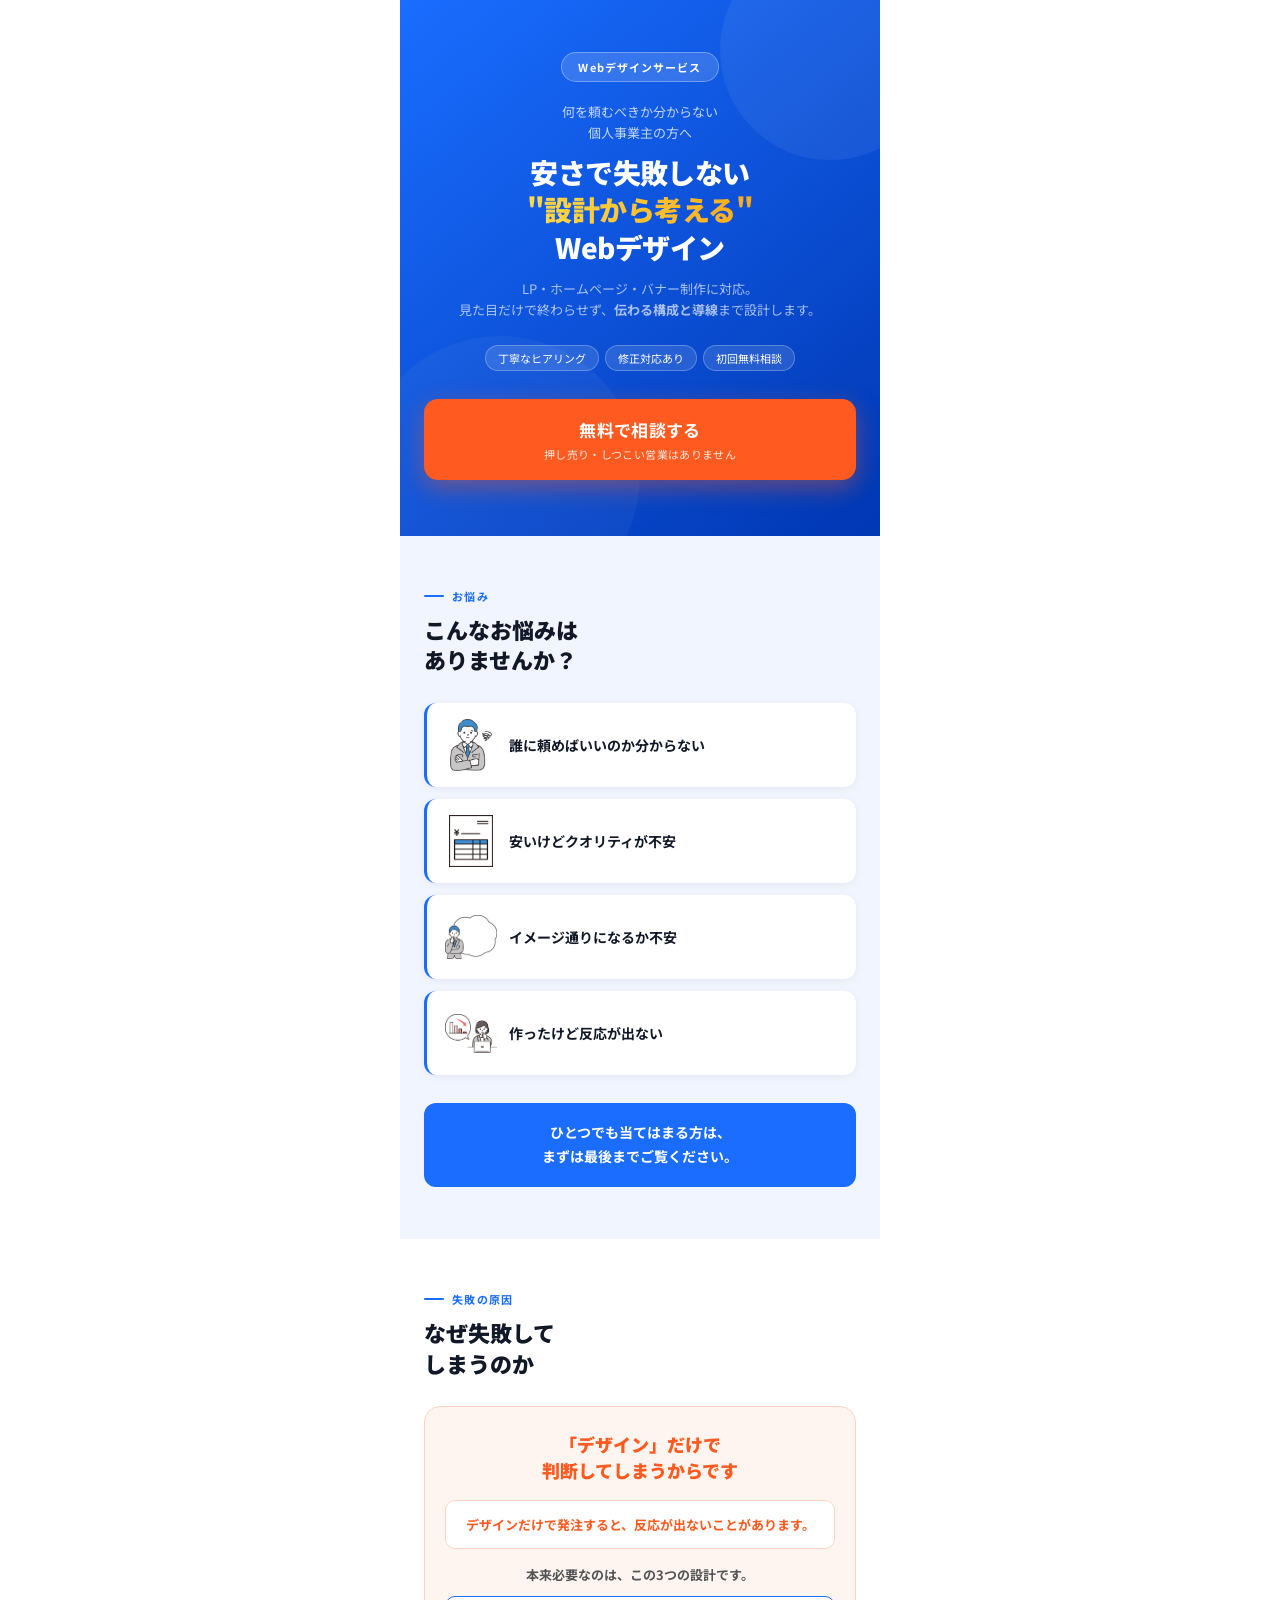
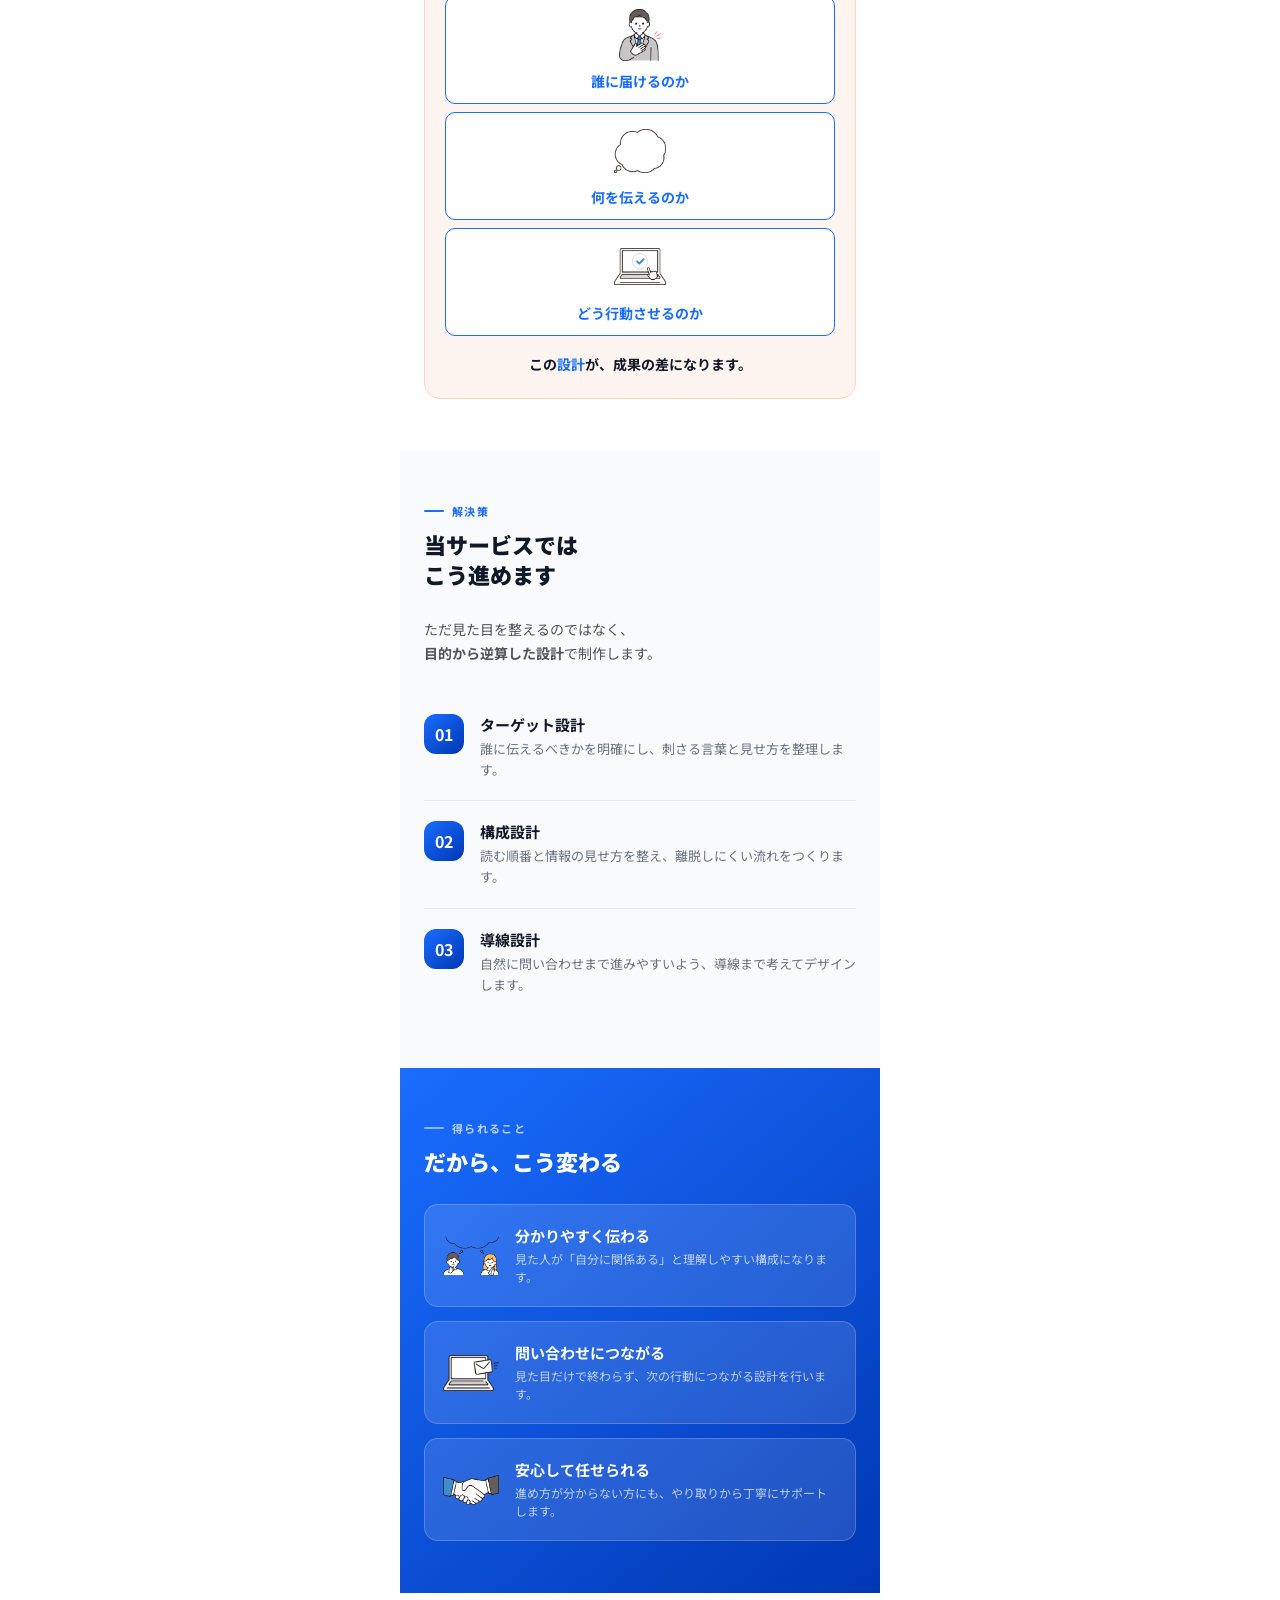
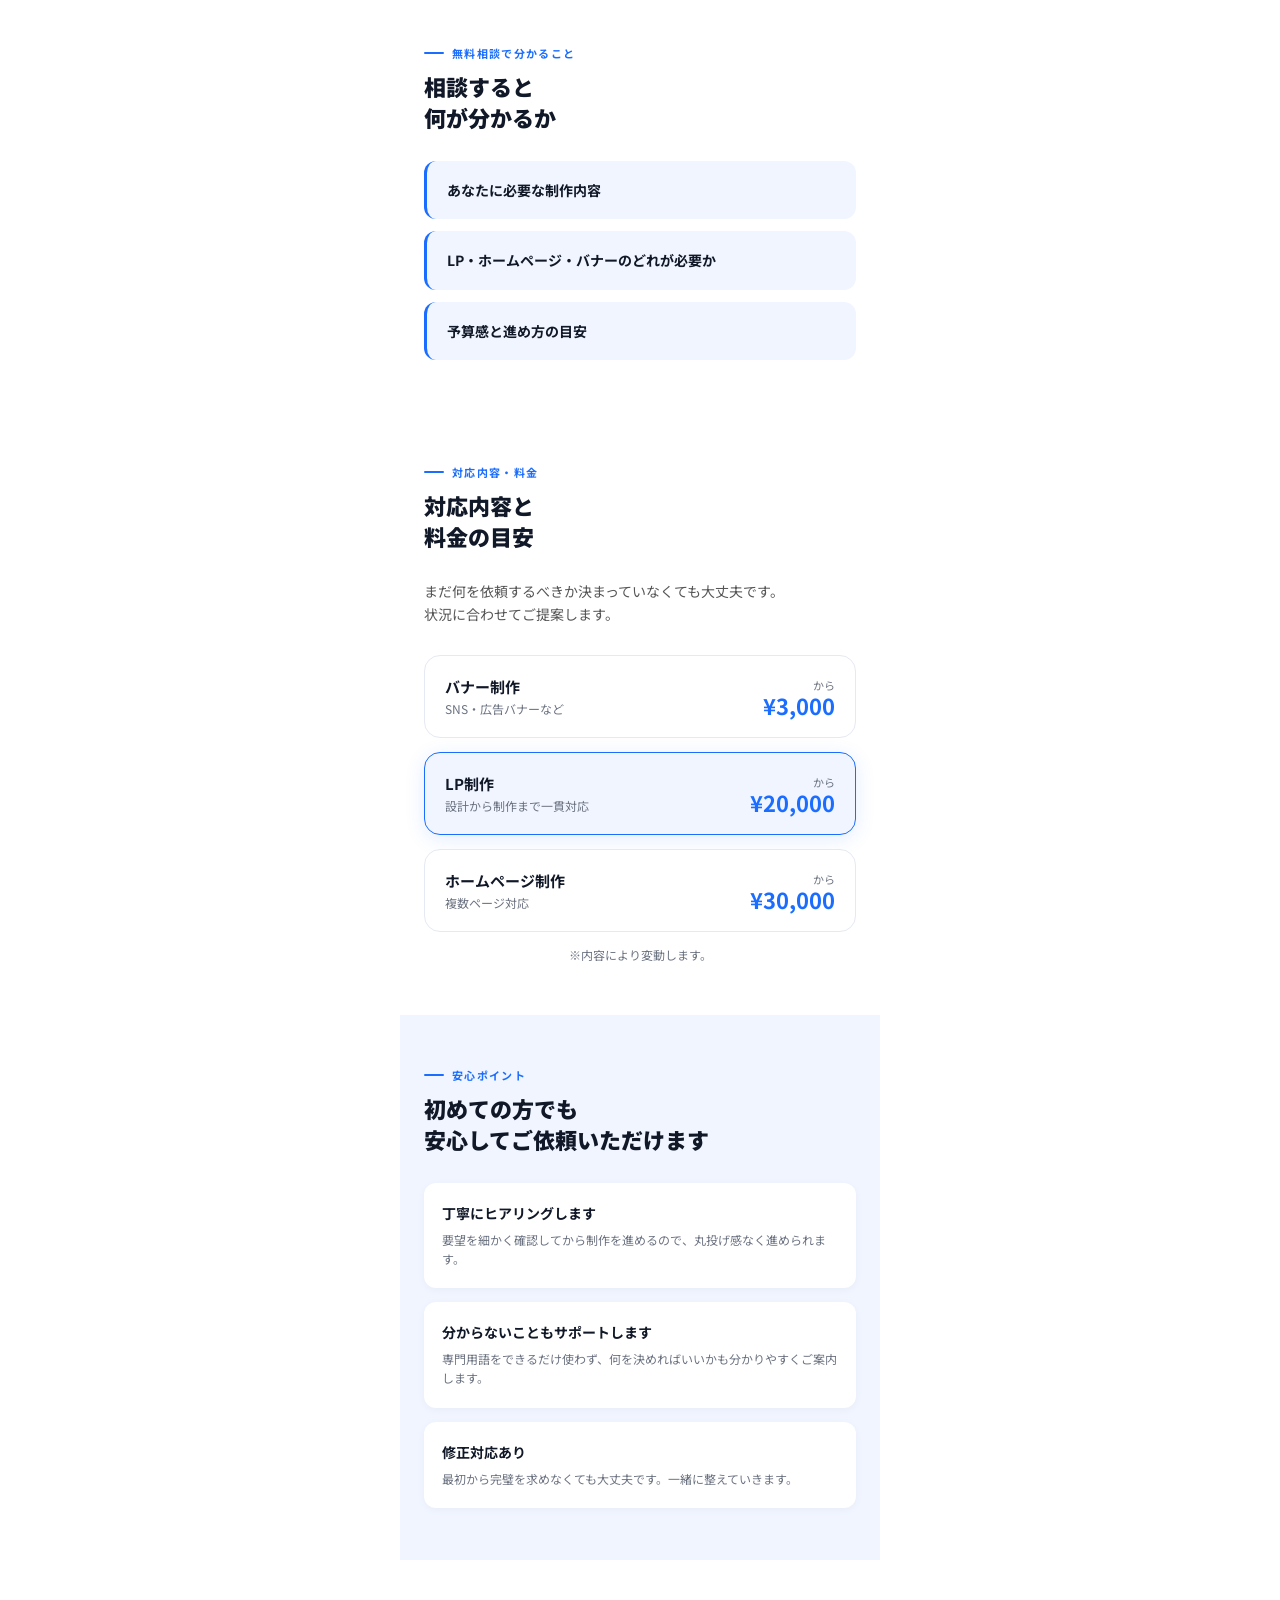
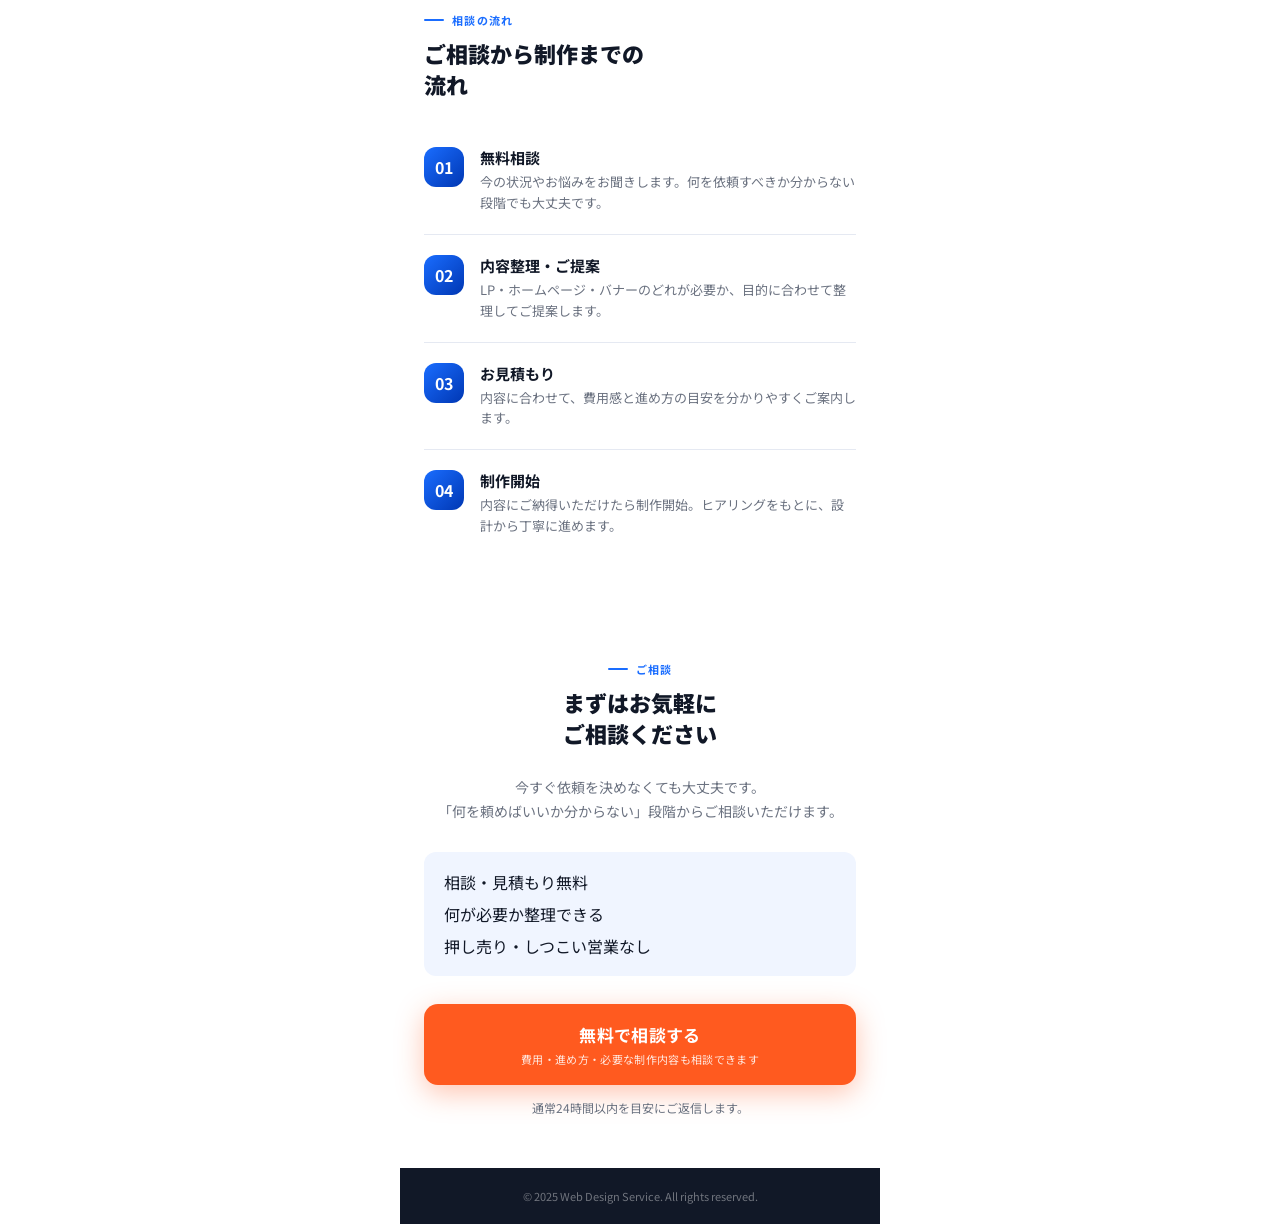
==== commit a36dc610: "Update index.html" ====
--- a/index.html
+++ b/index.html
@@ -6,7 +6,7 @@
   <title>LP・ホームページ・バナー制作｜何を頼むべきか分からない個人事業主の方へ</title>
   <meta name="description" content="LP・ホームページ・バナー制作を、設計から丁寧に対応。何を頼むべきか分からない個人事業主の方へ。相談・見積もり無料。">
   <link href="https://fonts.googleapis.com/css2?family=Noto+Sans+JP:wght@400;500;700;900&display=swap" rel="stylesheet">
-  <link rel="stylesheet" href="style.css?v=4">
+  <link rel="stylesheet" href="style.css">
 </head>
 <body>
 
@@ -247,15 +247,15 @@
 
       <div class="consult-list">
         <div class="consult-card reveal delay-1">
-          <p>・あなたに必要な制作内容</p>
+          <p>あなたに必要な制作内容</p>
         </div>
 
         <div class="consult-card reveal delay-2">
-          <p>・LP・ホームページ・バナーのどれが必要か</p>
+          <p>LP・ホームページ・バナーのどれが必要か</p>
         </div>
 
         <div class="consult-card reveal delay-3">
-          <p>・予算感と進め方の目安</p>
+          <p>予算感と進め方の目安</p>
         </div>
       </div>
     </section>
@@ -406,9 +406,9 @@
       </p>
 
       <div class="cta-support reveal delay-2">
-        <p>・相談・見積もり無料</p>
-        <p>・何が必要か整理できる</p>
-        <p>・押し売り・しつこい営業なし</p>
+        <div class="cta-support-item">相談・見積もり無料</div>
+        <div class="cta-support-item">何が必要か整理できる</div>
+        <div class="cta-support-item">押し売り・しつこい営業なし</div>
       </div>
 
       <a
--- a/style.css
+++ b/style.css
@@ -451,6 +451,27 @@
   line-height: 1.5;
 }
 
+/* consult */
+.consult-list {
+  display: flex;
+  flex-direction: column;
+  gap: 12px;
+}
+
+.consult-card {
+  background: #f0f5ff;
+  border-radius: 12px;
+  padding: 18px 20px;
+  border-left: 3px solid #1a6dff;
+}
+
+.consult-card p {
+  font-size: 14px;
+  font-weight: 700;
+  color: #111827;
+  line-height: 1.6;
+}
+
 /* pricing */
 .pricing-list {
   display: flex;
@@ -534,6 +555,69 @@
   font-size: 12px;
   color: #6b7280;
   margin-top: 6px;
+  line-height: 1.6;
+}
+
+/* flow */
+.flow-list {
+  display: flex;
+  flex-direction: column;
+}
+
+.flow-item {
+  display: flex;
+  gap: 16px;
+  align-items: flex-start;
+  padding: 20px 0;
+  border-bottom: 1px solid #e5e9f2;
+}
+
+.flow-item:last-child {
+  border-bottom: none;
+}
+
+.flow-num {
+  width: 40px;
+  height: 40px;
+  border-radius: 12px;
+  background: linear-gradient(135deg, #1a6dff, #0037b3);
+  color: #ffffff;
+  font-size: 16px;
+  font-weight: 700;
+  display: flex;
+  align-items: center;
+  justify-content: center;
+  flex-shrink: 0;
+}
+
+.flow-title {
+  font-size: 15px;
+  font-weight: 700;
+  margin-bottom: 4px;
+}
+
+.flow-desc {
+  font-size: 13px;
+  color: #6b7280;
+  line-height: 1.6;
+}
+
+/* cta support */
+.cta-support {
+  display: flex;
+  flex-direction: column;
+  gap: 8px;
+  margin-bottom: 28px;
+  text-align: left;
+  background: #f0f5ff;
+  border-radius: 12px;
+  padding: 18px 20px;
+}
+
+.cta-support p {
+  font-size: 14px;
+  font-weight: 700;
+  color: #111827;
   line-height: 1.6;
 }
 
@@ -586,453 +670,3 @@
   text-align: center;
   padding: 20px 24px;
 }
-<!DOCTYPE html>
-<html lang="ja">
-<head>
-  <meta charset="UTF-8">
-  <meta name="viewport" content="width=device-width, initial-scale=1.0">
-  <title>LP・ホームページ・バナー制作｜何を頼むべきか分からない個人事業主の方へ</title>
-  <meta name="description" content="LP・ホームページ・バナー制作を、設計から丁寧に対応。何を頼むべきか分からない個人事業主の方へ。相談・見積もり無料。">
-  <link href="https://fonts.googleapis.com/css2?family=Noto+Sans+JP:wght@400;500;700;900&display=swap" rel="stylesheet">
-  <link rel="stylesheet" href="style.css?v=4">
-</head>
-<body>
-
-  <div class="lp-container">
-
-    <!-- HERO -->
-    <section class="hero">
-      <div class="hero-bg-noise"></div>
-      <div class="hero-circle hero-circle-right"></div>
-      <div class="hero-circle hero-circle-left"></div>
-
-      <div class="hero-inner">
-        <p class="hero-badge reveal">Webデザインサービス</p>
-
-        <p class="hero-lead reveal delay-1">
-          何を頼むべきか分からない<br>
-          個人事業主の方へ
-        </p>
-
-        <h1 class="hero-title reveal delay-2">
-          安さで失敗しない<br>
-          <span>“設計から考える”</span><br>
-          Webデザイン
-        </h1>
-
-        <p class="hero-sub reveal delay-3">
-          LP・ホームページ・バナー制作に対応。<br>
-          見た目だけで終わらせず、<strong>伝わる構成と導線</strong>まで設計します。
-        </p>
-
-        <div class="hero-tags reveal delay-3">
-          <span>丁寧なヒアリング</span>
-          <span>修正対応あり</span>
-          <span>初回無料相談</span>
-        </div>
-
-        <a
-          href="https://line.me/R/ti/p/@240asefk?ts=04011001&oat_content=url"
-          class="hero-btn reveal delay-3"
-          target="_blank"
-          rel="noopener noreferrer"
-        >
-          無料で相談する
-          <span>押し売り・しつこい営業はありません</span>
-        </a>
-      </div>
-    </section>
-
-    <!-- PROBLEM -->
-    <section class="section blue-soft">
-      <div class="section-label reveal">
-        <span></span>お悩み
-      </div>
-
-      <h2 class="section-title reveal">
-        こんなお悩みは<br>
-        ありませんか？
-      </h2>
-
-      <div class="problem-list">
-        <div class="problem-card reveal delay-1">
-          <div class="problem-icon">
-            <img src="20953_color.jpg" alt="誰に頼めばいいのか分からないイラスト">
-          </div>
-          <p>誰に頼めばいいのか分からない</p>
-        </div>
-
-        <div class="problem-card reveal delay-2">
-          <div class="problem-icon">
-            <img src="18139_color.jpg" alt="安いけどクオリティが不安なイラスト">
-          </div>
-          <p>安いけどクオリティが不安</p>
-        </div>
-
-        <div class="problem-card reveal delay-3">
-          <div class="problem-icon">
-            <img src="27232_color.jpg" alt="イメージ通りになるか不安なイラスト">
-          </div>
-          <p>イメージ通りになるか不安</p>
-        </div>
-
-        <div class="problem-card reveal delay-3">
-          <div class="problem-icon">
-            <img src="16953_color.jpg" alt="作ったけど反応が出ないイラスト">
-          </div>
-          <p>作ったけど反応が出ない</p>
-        </div>
-      </div>
-
-      <div class="problem-note reveal delay-3">
-        ひとつでも当てはまる方は、<br>
-        まずは最後までご覧ください。
-      </div>
-    </section>
-
-    <!-- WHY -->
-    <section class="section white">
-      <div class="section-label reveal">
-        <span></span>失敗の原因
-      </div>
-
-      <h2 class="section-title reveal">
-        なぜ失敗して<br>
-        しまうのか
-      </h2>
-
-      <div class="why-box reveal delay-1">
-        <p class="why-main">
-          「デザイン」だけで<br>
-          判断してしまうからです
-        </p>
-
-        <div class="why-ng">
-          <p>デザインだけで発注すると、反応が出ないことがあります。</p>
-        </div>
-
-        <p class="why-sub">本来必要なのは、この3つの設計です。</p>
-
-        <div class="why-points">
-          <div class="why-point-item">
-            <img src="26433_color.jpg" alt="誰に届けるのかのイラスト">
-            <span>誰に届けるのか</span>
-          </div>
-
-          <div class="why-point-item">
-            <img src="27113_color.jpg" alt="何を伝えるのかのイラスト">
-            <span>何を伝えるのか</span>
-          </div>
-
-          <div class="why-point-item">
-            <img src="15349_color.jpg" alt="どう行動させるのかのイラスト">
-            <span>どう行動させるのか</span>
-          </div>
-        </div>
-
-        <p class="why-end">
-          この<span>設計</span>が、成果の差になります。
-        </p>
-      </div>
-    </section>
-
-    <!-- SOLUTION -->
-    <section class="section light-gray">
-      <div class="section-label reveal">
-        <span></span>解決策
-      </div>
-
-      <h2 class="section-title reveal">
-        当サービスでは<br>
-        こう進めます
-      </h2>
-
-      <p class="section-text reveal delay-1">
-        ただ見た目を整えるのではなく、<br>
-        <strong>目的から逆算した設計</strong>で制作します。
-      </p>
-
-      <div class="solution-list">
-        <div class="solution-item reveal delay-1">
-          <div class="solution-num">01</div>
-          <div class="solution-body">
-            <p class="solution-title">ターゲット設計</p>
-            <p class="solution-desc">誰に伝えるべきかを明確にし、刺さる言葉と見せ方を整理します。</p>
-          </div>
-        </div>
-
-        <div class="solution-item reveal delay-2">
-          <div class="solution-num">02</div>
-          <div class="solution-body">
-            <p class="solution-title">構成設計</p>
-            <p class="solution-desc">読む順番と情報の見せ方を整え、離脱しにくい流れをつくります。</p>
-          </div>
-        </div>
-
-        <div class="solution-item reveal delay-3">
-          <div class="solution-num">03</div>
-          <div class="solution-body">
-            <p class="solution-title">導線設計</p>
-            <p class="solution-desc">自然に問い合わせまで進みやすいよう、導線まで考えてデザインします。</p>
-          </div>
-        </div>
-      </div>
-    </section>
-
-    <!-- BENEFIT -->
-    <section class="section benefit-section">
-      <div class="section-label white-label reveal">
-        <span></span>得られること
-      </div>
-
-      <h2 class="section-title white-title reveal">
-        だから、こう変わる
-      </h2>
-
-      <div class="benefit-list">
-        <div class="benefit-card reveal delay-1">
-          <div class="benefit-emoji">
-            <img src="27220_color.jpg" alt="分かりやすく伝わるイラスト">
-          </div>
-          <div>
-            <p class="benefit-card-title">分かりやすく伝わる</p>
-            <p class="benefit-card-desc">見た人が「自分に関係ある」と理解しやすい構成になります。</p>
-          </div>
-        </div>
-
-        <div class="benefit-card reveal delay-2">
-          <div class="benefit-emoji">
-            <img src="11213_color.jpg" alt="問い合わせにつながるイラスト">
-          </div>
-          <div>
-            <p class="benefit-card-title">問い合わせにつながる</p>
-            <p class="benefit-card-desc">見た目だけで終わらず、次の行動につながる設計を行います。</p>
-          </div>
-        </div>
-
-        <div class="benefit-card reveal delay-3">
-          <div class="benefit-emoji">
-            <img src="7685_color.jpg" alt="安心して任せられるイラスト">
-          </div>
-          <div>
-            <p class="benefit-card-title">安心して任せられる</p>
-            <p class="benefit-card-desc">進め方が分からない方にも、やり取りから丁寧にサポートします。</p>
-          </div>
-        </div>
-      </div>
-    </section>
-
-    <!-- CONSULT -->
-    <section class="section white">
-      <div class="section-label reveal">
-        <span></span>無料相談で分かること
-      </div>
-
-      <h2 class="section-title reveal">
-        相談すると<br>
-        何が分かるか
-      </h2>
-
-      <div class="consult-list">
-        <div class="consult-card reveal delay-1">
-          <p>・あなたに必要な制作内容</p>
-        </div>
-
-        <div class="consult-card reveal delay-2">
-          <p>・LP・ホームページ・バナーのどれが必要か</p>
-        </div>
-
-        <div class="consult-card reveal delay-3">
-          <p>・予算感と進め方の目安</p>
-        </div>
-      </div>
-    </section>
-
-    <!-- PRICING -->
-    <section class="section white pricing-section">
-      <div class="section-label reveal">
-        <span></span>対応内容・料金
-      </div>
-
-      <h2 class="section-title reveal">
-        対応内容と<br>
-        料金の目安
-      </h2>
-
-      <p class="section-text reveal delay-1">
-        まだ何を依頼するべきか決まっていなくても大丈夫です。<br>
-        状況に合わせてご提案します。
-      </p>
-
-      <div class="pricing-list">
-        <div class="pricing-card reveal delay-1">
-          <div>
-            <p class="pricing-name">バナー制作</p>
-            <p class="pricing-desc">SNS・広告バナーなど</p>
-          </div>
-          <div class="pricing-price-wrap">
-            <p class="pricing-small">から</p>
-            <p class="pricing-price">¥3,000</p>
-          </div>
-        </div>
-
-        <div class="pricing-card featured reveal delay-2">
-          <div>
-            <p class="pricing-name">LP制作</p>
-            <p class="pricing-desc">設計から制作まで一貫対応</p>
-          </div>
-          <div class="pricing-price-wrap">
-            <p class="pricing-small">から</p>
-            <p class="pricing-price">¥20,000</p>
-          </div>
-        </div>
-
-        <div class="pricing-card reveal delay-3">
-          <div>
-            <p class="pricing-name">ホームページ制作</p>
-            <p class="pricing-desc">複数ページ対応</p>
-          </div>
-          <div class="pricing-price-wrap">
-            <p class="pricing-small">から</p>
-            <p class="pricing-price">¥30,000</p>
-          </div>
-        </div>
-      </div>
-
-      <p class="pricing-note">※内容により変動します。</p>
-    </section>
-
-    <!-- TRUST -->
-    <section class="section blue-soft">
-      <div class="section-label reveal">
-        <span></span>安心ポイント
-      </div>
-
-      <h2 class="section-title reveal">
-        初めての方でも<br>
-        安心してご依頼いただけます
-      </h2>
-
-      <div class="trust-list">
-        <div class="trust-card reveal delay-1">
-          <p class="trust-title">丁寧にヒアリングします</p>
-          <p class="trust-desc">要望を細かく確認してから制作を進めるので、丸投げ感なく進められます。</p>
-        </div>
-
-        <div class="trust-card reveal delay-2">
-          <p class="trust-title">分からないこともサポートします</p>
-          <p class="trust-desc">専門用語をできるだけ使わず、何を決めればいいかも分かりやすくご案内します。</p>
-        </div>
-
-        <div class="trust-card reveal delay-3">
-          <p class="trust-title">修正対応あり</p>
-          <p class="trust-desc">最初から完璧を求めなくても大丈夫です。一緒に整えていきます。</p>
-        </div>
-      </div>
-    </section>
-
-    <!-- FLOW -->
-    <section class="section white">
-      <div class="section-label reveal">
-        <span></span>相談の流れ
-      </div>
-
-      <h2 class="section-title reveal">
-        ご相談から制作までの<br>
-        流れ
-      </h2>
-
-      <div class="flow-list">
-        <div class="flow-item reveal delay-1">
-          <div class="flow-num">01</div>
-          <div class="flow-body">
-            <p class="flow-title">無料相談</p>
-            <p class="flow-desc">今の状況やお悩みをお聞きします。何を依頼すべきか分からない段階でも大丈夫です。</p>
-          </div>
-        </div>
-
-        <div class="flow-item reveal delay-2">
-          <div class="flow-num">02</div>
-          <div class="flow-body">
-            <p class="flow-title">内容整理・ご提案</p>
-            <p class="flow-desc">LP・ホームページ・バナーのどれが必要か、目的に合わせて整理してご提案します。</p>
-          </div>
-        </div>
-
-        <div class="flow-item reveal delay-3">
-          <div class="flow-num">03</div>
-          <div class="flow-body">
-            <p class="flow-title">お見積もり</p>
-            <p class="flow-desc">内容に合わせて、費用感と進め方の目安を分かりやすくご案内します。</p>
-          </div>
-        </div>
-
-        <div class="flow-item reveal delay-3">
-          <div class="flow-num">04</div>
-          <div class="flow-body">
-            <p class="flow-title">制作開始</p>
-            <p class="flow-desc">内容にご納得いただけたら制作開始。ヒアリングをもとに、設計から丁寧に進めます。</p>
-          </div>
-        </div>
-      </div>
-    </section>
-
-    <!-- CTA -->
-    <section id="contact" class="section final-cta">
-      <div class="section-label center-label reveal">
-        <span></span>ご相談
-      </div>
-
-      <h2 class="section-title center-title reveal">
-        まずはお気軽に<br>
-        ご相談ください
-      </h2>
-
-      <p class="final-text reveal delay-1">
-        今すぐ依頼を決めなくても大丈夫です。<br>
-        「何を頼めばいいか分からない」段階からご相談いただけます。
-      </p>
-
-      <div class="cta-support reveal delay-2">
-        <p>・相談・見積もり無料</p>
-        <p>・何が必要か整理できる</p>
-        <p>・押し売り・しつこい営業なし</p>
-      </div>
-
-      <a
-        href="https://line.me/R/ti/p/@240asefk?ts=04011001&oat_content=url"
-        class="final-btn reveal delay-3"
-        target="_blank"
-        rel="noopener noreferrer"
-      >
-        無料で相談する
-        <span>費用・進め方・必要な制作内容も相談できます</span>
-      </a>
-
-      <p class="final-note reveal delay-3">
-        通常24時間以内を目安にご返信します。
-      </p>
-    </section>
-
-    <footer class="footer">
-      © 2025 Web Design Service. All rights reserved.
-    </footer>
-
-  </div>
-
-  <script>
-    const observer = new IntersectionObserver((entries) => {
-      entries.forEach((entry) => {
-        if (entry.isIntersecting) {
-          entry.target.classList.add('on');
-        }
-      });
-    }, { threshold: 0.15 });
-
-    document.querySelectorAll('.reveal').forEach((el) => {
-      observer.observe(el);
-    });
-  </script>
-
-</body>
-</html>
